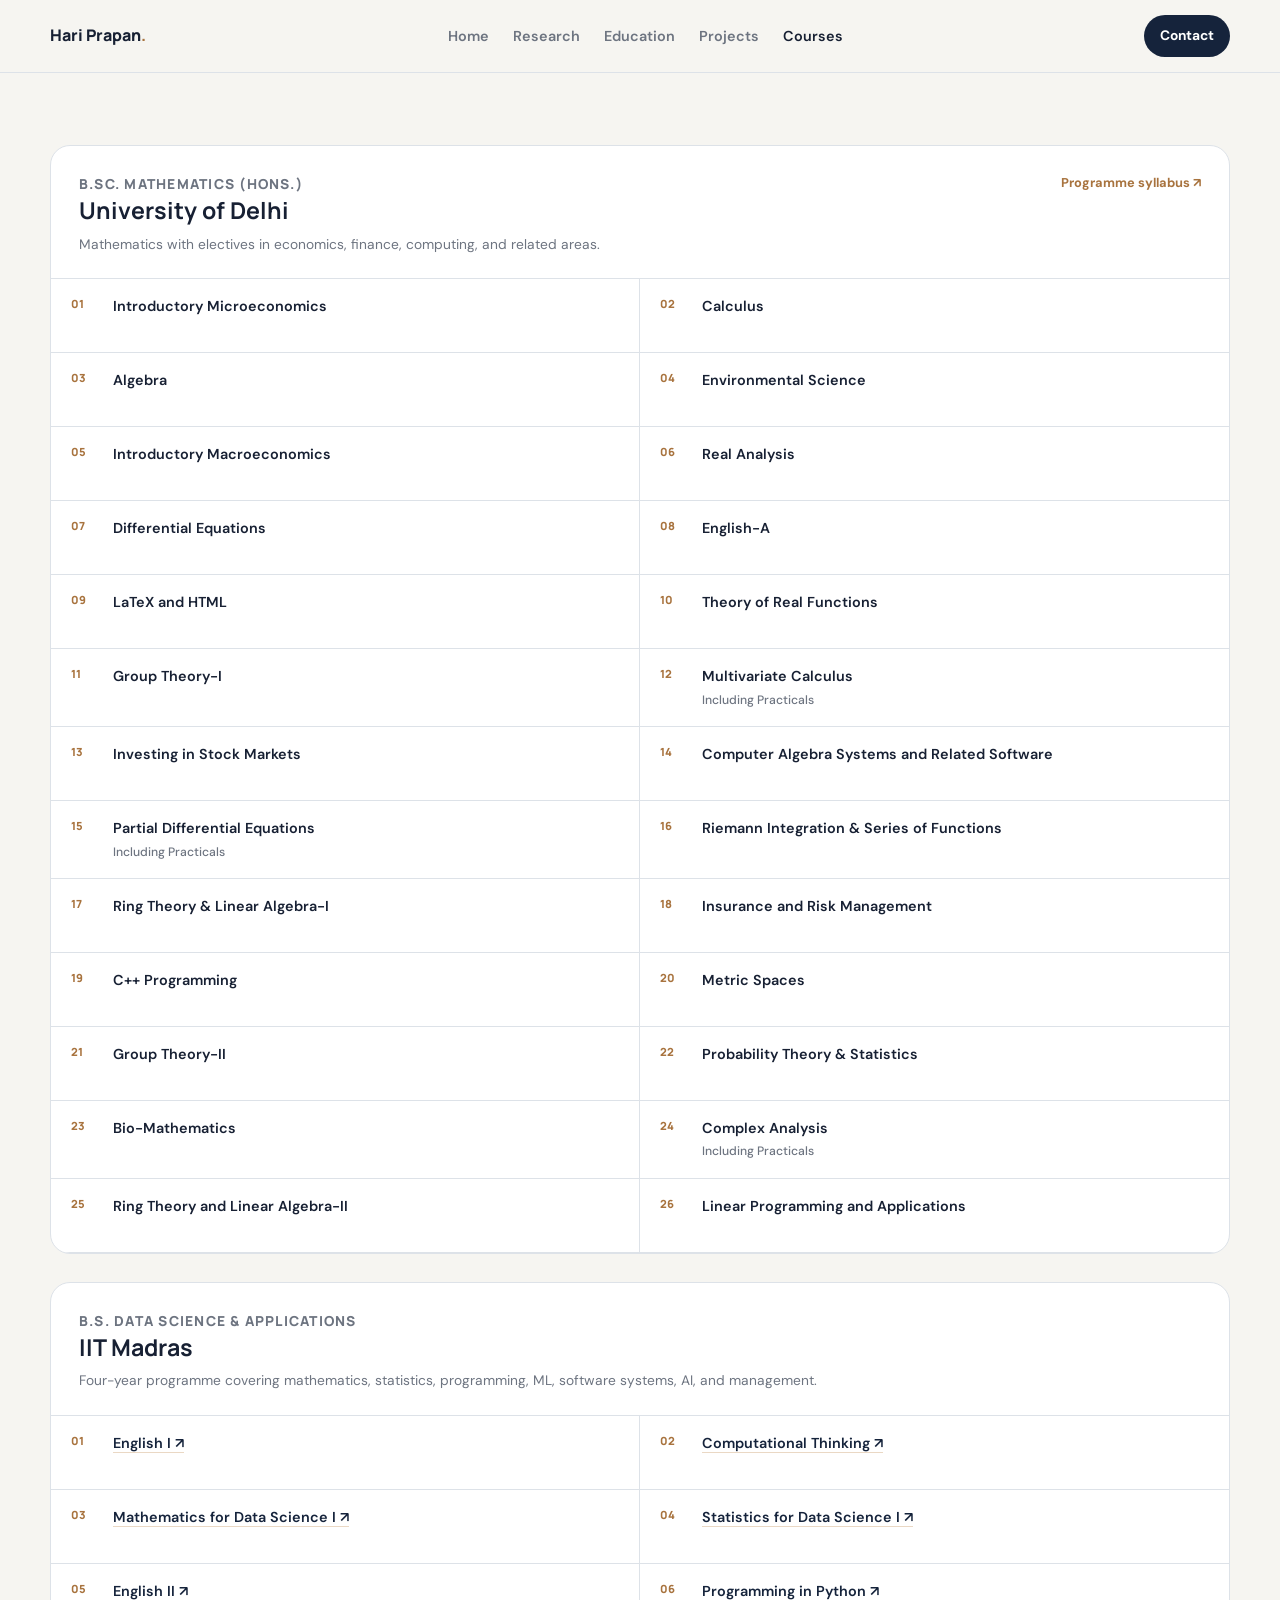
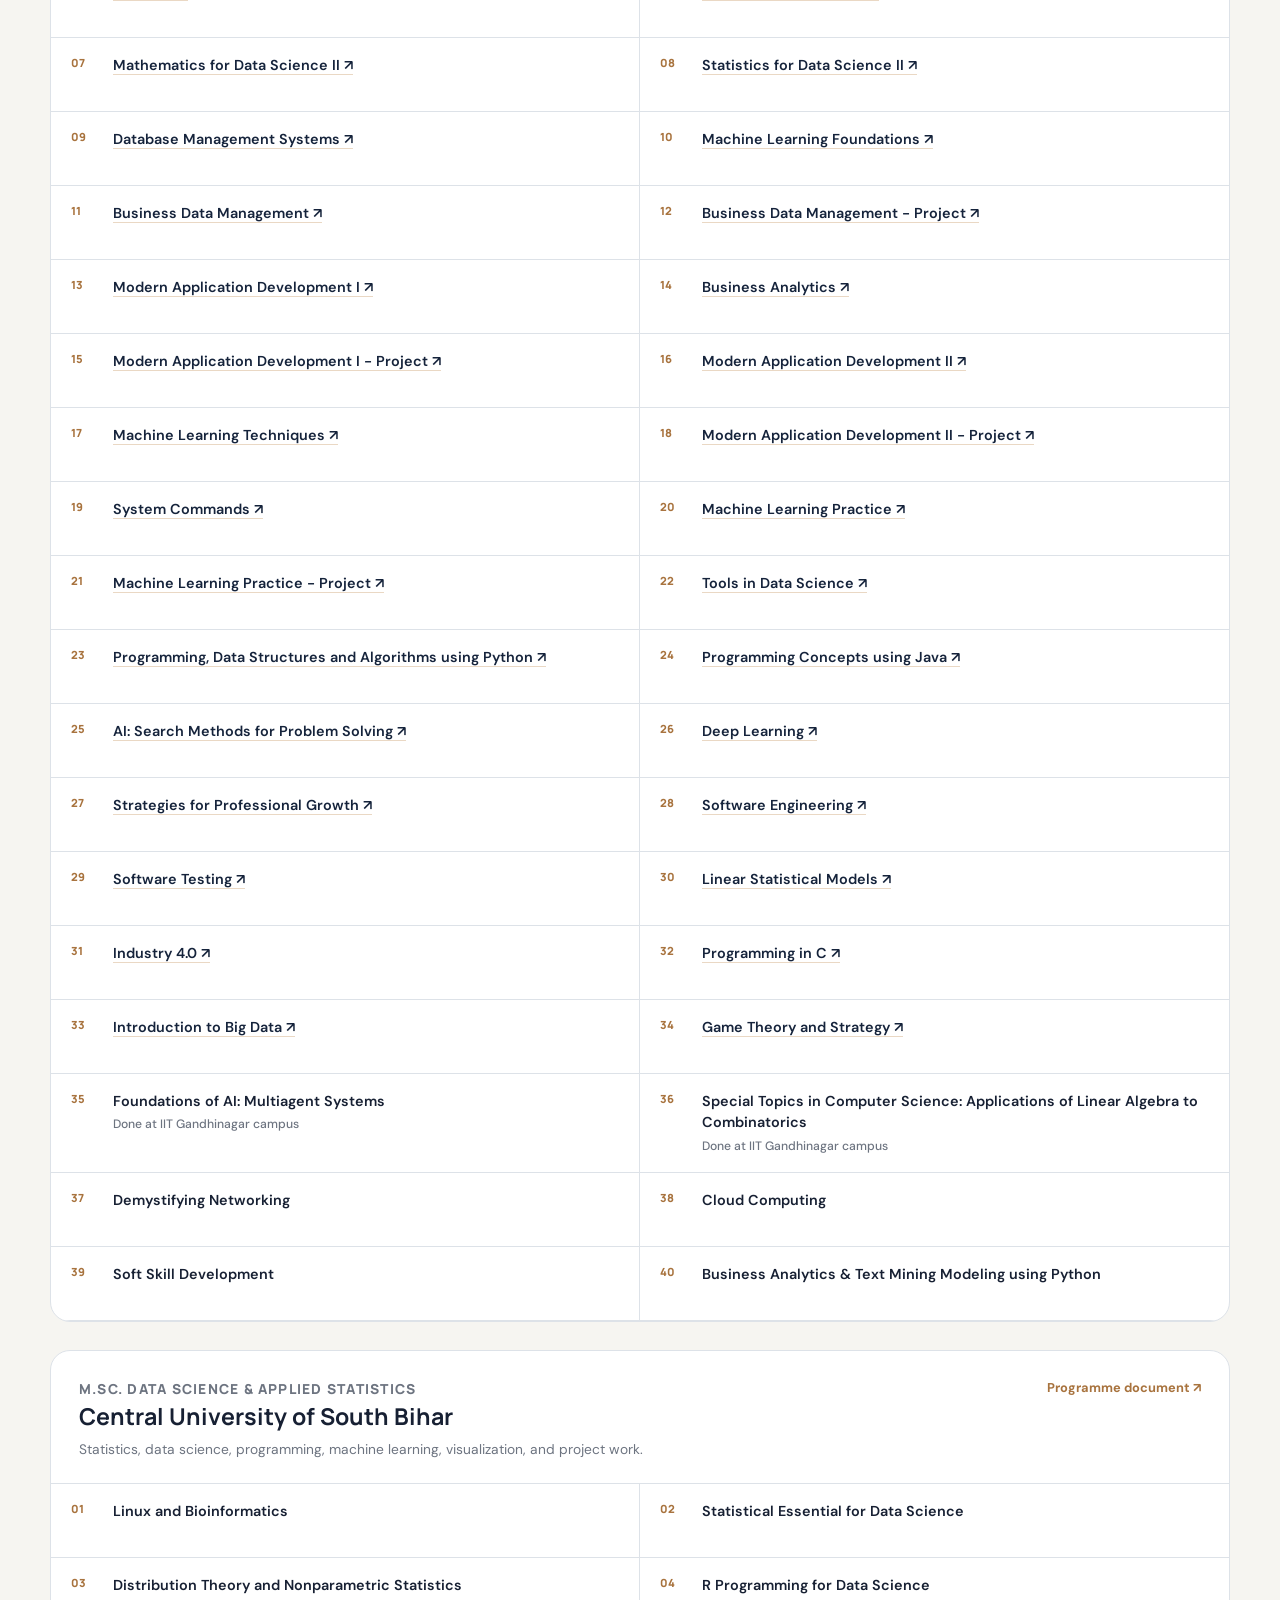
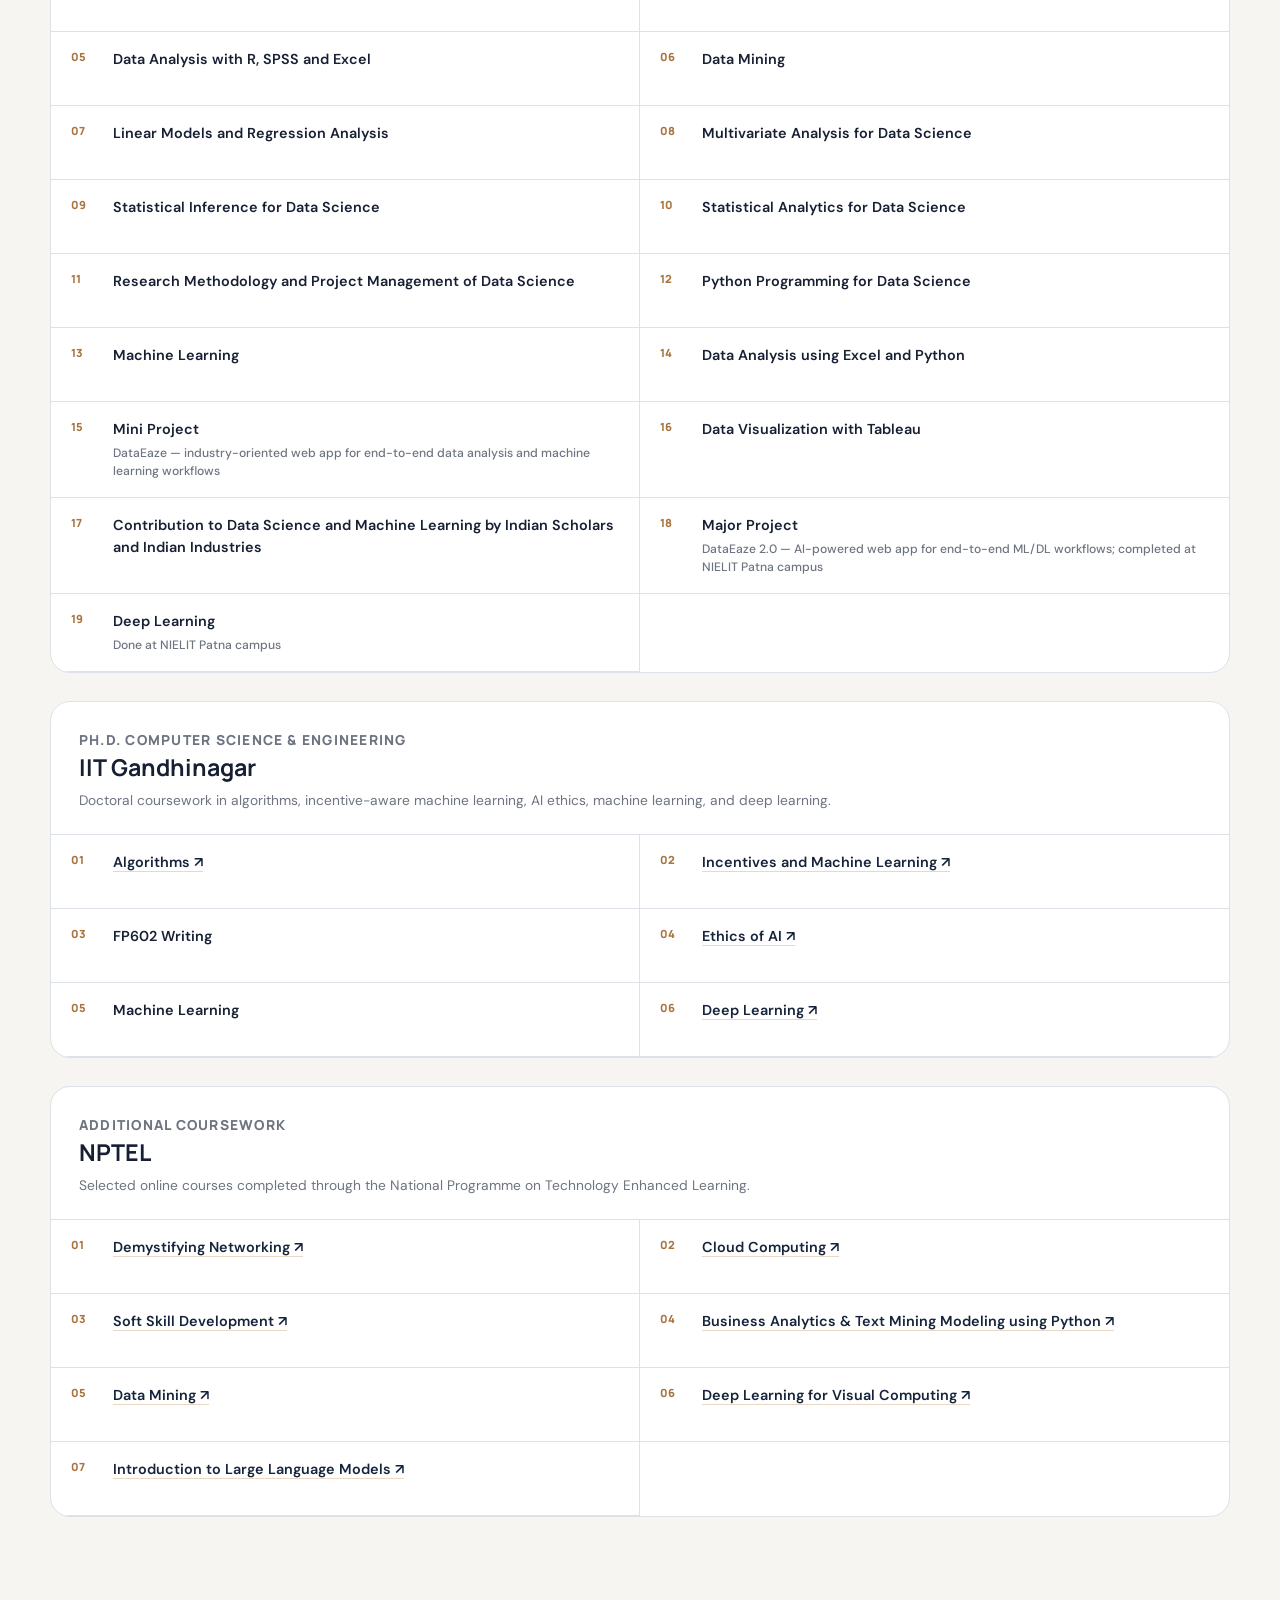
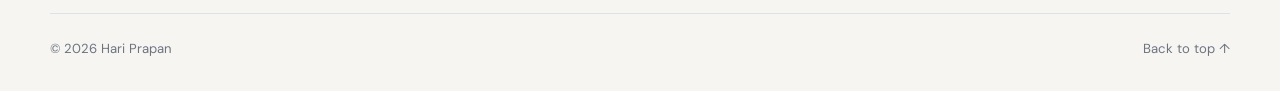
==== courses/index.html @ abfd1654 "Update index.html" ====
<!DOCTYPE html>
<html lang="en">
<head>
  <meta charset="UTF-8">
  <meta name="viewport" content="width=device-width, initial-scale=1.0">
  <meta name="description" content="Courses completed by Hari Prapan across University of Delhi, IIT Madras, Central University of South Bihar, IIT Gandhinagar, and NPTEL.">
  <title>Courses | Hari Prapan</title>
  <link rel="preconnect" href="https://fonts.googleapis.com">
  <link rel="preconnect" href="https://fonts.gstatic.com" crossorigin>
  <link href="https://fonts.googleapis.com/css2?family=DM+Sans:wght@400;500;600;700&family=Manrope:wght@500;600;700;800&display=swap" rel="stylesheet">
  <link rel="stylesheet" href="../style.css">
  <style>
    .courses-page{padding:72px 0 96px}
    .courses-intro{max-width:860px;margin-bottom:42px;color:var(--muted);font-size:1.02rem;line-height:1.8}
    .course-groups{display:grid;gap:28px}
    .course-group{overflow:hidden;border:1px solid var(--line);border-radius:var(--radius);background:var(--surface)}
    .course-group-head{display:flex;align-items:flex-start;justify-content:space-between;gap:24px;padding:26px 28px 22px;border-bottom:1px solid var(--line)}
    .course-group-head h2{margin:0 0 6px;font-size:1.45rem;line-height:1.35}
    .course-group-head p{margin:0;color:var(--muted);font-size:.86rem}
    .course-group-head a{flex-shrink:0;color:var(--accent);font-size:.8rem;font-weight:700}
    .course-list,.nptel-grid{display:grid;grid-template-columns:repeat(2,minmax(0,1fr))}
    .course-item{display:flex;align-items:flex-start;gap:12px;min-height:74px;padding:17px 20px;border-bottom:1px solid var(--line)}
    .course-item:nth-child(odd){border-right:1px solid var(--line)}
    .course-index{flex:0 0 30px;color:var(--accent);font-family:var(--display);font-size:.7rem;font-weight:800;line-height:1.5}
    .course-name{color:var(--ink);font-size:.9rem;font-weight:600;line-height:1.5}
    .course-name a{color:var(--navy);border-bottom:1px solid var(--accent-soft)}
    .course-name a:hover{color:var(--accent);border-color:var(--accent)}
    .course-note{display:block;margin-top:3px;color:var(--muted);font-size:.76rem;font-weight:500}
    @media(max-width:760px){
      .course-group-head{flex-direction:column}
      .course-list,.nptel-grid{grid-template-columns:1fr}
      .course-item:nth-child(odd){border-right:0}
    }
  </style>
</head>
<body>
<header class="site-header">
  <div class="nav-shell">
    <a class="brand" href="../index.html">Hari Prapan<span>.</span></a>
    <nav class="nav-links">
      <a href="../index.html">Home</a>
      <a href="../research/">Research</a>
      <a href="../education/">Education</a>
      <a href="../projects/">Projects</a>
      <a class="active" href="../courses/">Courses</a>
    </nav>
    <a class="nav-cta" href="../index.html#contact">Contact</a>
  </div>
</header>
<main id="top">
<!-- <section class="page-hero">
  <div class="container">
    <p class="eyebrow">Courses</p>
    <h1>Academic Coursework</h1>
    <p>A consolidated record of coursework completed across my degree programmes at the University of Delhi, IIT Madras, Central University of South Bihar, and IIT Gandhinagar, together with selected NPTEL courses.</p>
  </div>
</section> -->
<section class="courses-page">
<div class="container">
  <!-- <!-- <div class="courses-intro">The courses below reflect my academic training across mathematics, statistics, data science, computer science, machine learning, artificial intelligence, and related areas.</div> -->

  <div class="course-groups">

    <section class="course-group">
      <div class="course-group-head">
        <div><p class="section-index">B.Sc. Mathematics (Hons.)</p><h2>University of Delhi</h2><p>Mathematics with electives in economics, finance, computing, and related areas.</p></div>
        <a href="https://www.du.ac.in/du/uploads/Syllabus_2015/B.Sc.%20Hons.%20Mathematics.pdf" target="_blank" rel="noreferrer">Programme syllabus ↗</a>
      </div>
      <div class="course-list">
        <div class="course-item"><span class="course-index">01</span><span class="course-name">Introductory Microeconomics</span></div>
        <div class="course-item"><span class="course-index">02</span><span class="course-name">Calculus</span></div>
        <div class="course-item"><span class="course-index">03</span><span class="course-name">Algebra</span></div>
        <div class="course-item"><span class="course-index">04</span><span class="course-name">Environmental Science</span></div>
        <div class="course-item"><span class="course-index">05</span><span class="course-name">Introductory Macroeconomics</span></div>
        <div class="course-item"><span class="course-index">06</span><span class="course-name">Real Analysis</span></div>
        <div class="course-item"><span class="course-index">07</span><span class="course-name">Differential Equations</span></div>
        <div class="course-item"><span class="course-index">08</span><span class="course-name">English-A</span></div>
        <div class="course-item"><span class="course-index">09</span><span class="course-name">LaTeX and HTML</span></div>
        <div class="course-item"><span class="course-index">10</span><span class="course-name">Theory of Real Functions</span></div>
        <div class="course-item"><span class="course-index">11</span><span class="course-name">Group Theory-I</span></div>
        <div class="course-item"><span class="course-index">12</span><span class="course-name">Multivariate Calculus <span class="course-note">Including Practicals</span></span></div>
        <div class="course-item"><span class="course-index">13</span><span class="course-name">Investing in Stock Markets</span></div>
        <div class="course-item"><span class="course-index">14</span><span class="course-name">Computer Algebra Systems and Related Software</span></div>
        <div class="course-item"><span class="course-index">15</span><span class="course-name">Partial Differential Equations <span class="course-note">Including Practicals</span></span></div>
        <div class="course-item"><span class="course-index">16</span><span class="course-name">Riemann Integration &amp; Series of Functions</span></div>
        <div class="course-item"><span class="course-index">17</span><span class="course-name">Ring Theory &amp; Linear Algebra-I</span></div>
        <div class="course-item"><span class="course-index">18</span><span class="course-name">Insurance and Risk Management</span></div>
        <div class="course-item"><span class="course-index">19</span><span class="course-name">C++ Programming</span></div>
        <div class="course-item"><span class="course-index">20</span><span class="course-name">Metric Spaces</span></div>
        <div class="course-item"><span class="course-index">21</span><span class="course-name">Group Theory-II</span></div>
        <div class="course-item"><span class="course-index">22</span><span class="course-name">Probability Theory &amp; Statistics</span></div>
        <div class="course-item"><span class="course-index">23</span><span class="course-name">Bio-Mathematics</span></div>
        <div class="course-item"><span class="course-index">24</span><span class="course-name">Complex Analysis <span class="course-note">Including Practicals</span></span></div>
        <div class="course-item"><span class="course-index">25</span><span class="course-name">Ring Theory and Linear Algebra-II</span></div>
        <div class="course-item"><span class="course-index">26</span><span class="course-name">Linear Programming and Applications</span></div>
      </div>
    </section>

    <section class="course-group">
      <div class="course-group-head">
        <div><p class="section-index">B.S. Data Science &amp; Applications</p><h2>IIT Madras</h2><p>Four-year programme covering mathematics, statistics, programming, ML, software systems, AI, and management.</p></div>
      </div>
      <div class="course-list">
        <div class="course-item"><span class="course-index">01</span><span class="course-name"><a href="https://study.iitm.ac.in/ds/course_pages/BSHS1001.html" target="_blank">English I ↗</a></span></div>
        <div class="course-item"><span class="course-index">02</span><span class="course-name"><a href="https://study.iitm.ac.in/ds/course_pages/BSCS1001.html" target="_blank">Computational Thinking ↗</a></span></div>
        <div class="course-item"><span class="course-index">03</span><span class="course-name"><a href="https://study.iitm.ac.in/ds/course_pages/BSMA1001.html" target="_blank">Mathematics for Data Science I ↗</a></span></div>
        <div class="course-item"><span class="course-index">04</span><span class="course-name"><a href="https://study.iitm.ac.in/ds/course_pages/BSMA1002.html" target="_blank">Statistics for Data Science I ↗</a></span></div>
        <div class="course-item"><span class="course-index">05</span><span class="course-name"><a href="https://study.iitm.ac.in/ds/course_pages/BSHS1002.html" target="_blank">English II ↗</a></span></div>
        <div class="course-item"><span class="course-index">06</span><span class="course-name"><a href="https://study.iitm.ac.in/ds/course_pages/BSCS1002.html" target="_blank">Programming in Python ↗</a></span></div>
        <div class="course-item"><span class="course-index">07</span><span class="course-name"><a href="https://study.iitm.ac.in/ds/course_pages/BSMA1003.html" target="_blank">Mathematics for Data Science II ↗</a></span></div>
        <div class="course-item"><span class="course-index">08</span><span class="course-name"><a href="https://study.iitm.ac.in/ds/course_pages/BSMA1004.html" target="_blank">Statistics for Data Science II ↗</a></span></div>
        <div class="course-item"><span class="course-index">09</span><span class="course-name"><a href="https://study.iitm.ac.in/ds/course_pages/BSCS2001.html" target="_blank">Database Management Systems ↗</a></span></div>
        <div class="course-item"><span class="course-index">10</span><span class="course-name"><a href="https://study.iitm.ac.in/ds/course_pages/BSCS2004.html" target="_blank">Machine Learning Foundations ↗</a></span></div>
        <div class="course-item"><span class="course-index">11</span><span class="course-name"><a href="https://study.iitm.ac.in/ds/course_pages/BSMS2001.html" target="_blank">Business Data Management ↗</a></span></div>
        <div class="course-item"><span class="course-index">12</span><span class="course-name"><a href="https://study.iitm.ac.in/ds/course_pages/BSMS2001P.html" target="_blank">Business Data Management - Project ↗</a></span></div>
        <div class="course-item"><span class="course-index">13</span><span class="course-name"><a href="https://study.iitm.ac.in/ds/course_pages/BSCS2003.html" target="_blank">Modern Application Development I ↗</a></span></div>
        <div class="course-item"><span class="course-index">14</span><span class="course-name"><a href="https://study.iitm.ac.in/ds/course_pages/BSMS2002.html" target="_blank">Business Analytics ↗</a></span></div>
        <div class="course-item"><span class="course-index">15</span><span class="course-name"><a href="https://study.iitm.ac.in/ds/course_pages/BSCS2003P.html" target="_blank">Modern Application Development I - Project ↗</a></span></div>
        <div class="course-item"><span class="course-index">16</span><span class="course-name"><a href="https://study.iitm.ac.in/ds/course_pages/BSCS2006.html" target="_blank">Modern Application Development II ↗</a></span></div>
        <div class="course-item"><span class="course-index">17</span><span class="course-name"><a href="https://study.iitm.ac.in/ds/course_pages/BSCS2007.html" target="_blank">Machine Learning Techniques ↗</a></span></div>
        <div class="course-item"><span class="course-index">18</span><span class="course-name"><a href="https://study.iitm.ac.in/ds/course_pages/BSCS2006P.html" target="_blank">Modern Application Development II - Project ↗</a></span></div>
        <div class="course-item"><span class="course-index">19</span><span class="course-name"><a href="https://study.iitm.ac.in/ds/course_pages/BSSE2001.html" target="_blank">System Commands ↗</a></span></div>
        <div class="course-item"><span class="course-index">20</span><span class="course-name"><a href="https://study.iitm.ac.in/ds/course_pages/BSCS2008.html" target="_blank">Machine Learning Practice ↗</a></span></div>
        <div class="course-item"><span class="course-index">21</span><span class="course-name"><a href="https://study.iitm.ac.in/ds/course_pages/BSCS2008P.html" target="_blank">Machine Learning Practice - Project ↗</a></span></div>
        <div class="course-item"><span class="course-index">22</span><span class="course-name"><a href="https://study.iitm.ac.in/ds/course_pages/BSSE2002.html" target="_blank">Tools in Data Science ↗</a></span></div>
        <div class="course-item"><span class="course-index">23</span><span class="course-name"><a href="https://study.iitm.ac.in/ds/course_pages/BSCS2002.html" target="_blank">Programming, Data Structures and Algorithms using Python ↗</a></span></div>
        <div class="course-item"><span class="course-index">24</span><span class="course-name"><a href="https://study.iitm.ac.in/ds/course_pages/BSCS2005.html" target="_blank">Programming Concepts using Java ↗</a></span></div>
        <div class="course-item"><span class="course-index">25</span><span class="course-name"><a href="https://study.iitm.ac.in/ds/course_pages/BSCS3003.html" target="_blank">AI: Search Methods for Problem Solving ↗</a></span></div>
        <div class="course-item"><span class="course-index">26</span><span class="course-name"><a href="https://study.iitm.ac.in/ds/course_pages/BSCS3004.html" target="_blank">Deep Learning ↗</a></span></div>
        <div class="course-item"><span class="course-index">27</span><span class="course-name"><a href="https://study.iitm.ac.in/ds/course_pages/BSGN3001.html" target="_blank">Strategies for Professional Growth ↗</a></span></div>
        <div class="course-item"><span class="course-index">28</span><span class="course-name"><a href="https://study.iitm.ac.in/ds/course_pages/BSCS3001.html" target="_blank">Software Engineering ↗</a></span></div>
        <div class="course-item"><span class="course-index">29</span><span class="course-name"><a href="https://study.iitm.ac.in/ds/course_pages/BSCS3002.html" target="_blank">Software Testing ↗</a></span></div>
        <div class="course-item"><span class="course-index">30</span><span class="course-name"><a href="https://study.iitm.ac.in/ds/course_pages/BSMA3012.html" target="_blank">Linear Statistical Models ↗</a></span></div>
        <div class="course-item"><span class="course-index">31</span><span class="course-name"><a href="https://study.iitm.ac.in/ds/course_pages/BSMS4001.html" target="_blank">Industry 4.0 ↗</a></span></div>
        <div class="course-item"><span class="course-index">32</span><span class="course-name"><a href="https://study.iitm.ac.in/ds/course_pages/BSCS3005.html" target="_blank">Programming in C ↗</a></span></div>
        <div class="course-item"><span class="course-index">33</span><span class="course-name"><a href="https://study.iitm.ac.in/ds/course_pages/BSDA5001.html" target="_blank">Introduction to Big Data ↗</a></span></div>
        <div class="course-item"><span class="course-index">34</span><span class="course-name"><a href="https://study.iitm.ac.in/ds/course_pages/BSMS4023.html" target="_blank">Game Theory and Strategy ↗</a></span></div>
        <div class="course-item"><span class="course-index">35</span><span class="course-name">Foundations of AI: Multiagent Systems <span class="course-note">Done at IIT Gandhinagar campus</span></span></div>
        <div class="course-item"><span class="course-index">36</span><span class="course-name">Special Topics in Computer Science: Applications of Linear Algebra to Combinatorics <span class="course-note">Done at IIT Gandhinagar campus</span></span></div>
        <div class="course-item"><span class="course-index">37</span><span class="course-name">Demystifying Networking</span></div>
        <div class="course-item"><span class="course-index">38</span><span class="course-name">Cloud Computing</span></div>
        <div class="course-item"><span class="course-index">39</span><span class="course-name">Soft Skill Development</span></div>
        <div class="course-item"><span class="course-index">40</span><span class="course-name">Business Analytics &amp; Text Mining Modeling using Python</span></div>
      </div>
    </section>

    <section class="course-group">
      <div class="course-group-head">
        <div><p class="section-index">M.Sc. Data Science &amp; Applied Statistics</p><h2>Central University of South Bihar</h2><p>Statistics, data science, programming, machine learning, visualization, and project work.</p></div>
        <a href="https://drive.google.com/file/d/19TAhWLrG_JNBDaGO9FpudmZwVKHtLG9r/view?usp=drive_link" target="_blank" rel="noreferrer">Programme document ↗</a>
      </div>
      <div class="course-list">
        <div class="course-item"><span class="course-index">01</span><span class="course-name">Linux and Bioinformatics</span></div>
        <div class="course-item"><span class="course-index">02</span><span class="course-name">Statistical Essential for Data Science</span></div>
        <div class="course-item"><span class="course-index">03</span><span class="course-name">Distribution Theory and Nonparametric Statistics</span></div>
        <div class="course-item"><span class="course-index">04</span><span class="course-name">R Programming for Data Science</span></div>
        <div class="course-item"><span class="course-index">05</span><span class="course-name">Data Analysis with R, SPSS and Excel</span></div>
        <div class="course-item"><span class="course-index">06</span><span class="course-name">Data Mining</span></div>
        <div class="course-item"><span class="course-index">07</span><span class="course-name">Linear Models and Regression Analysis</span></div>
        <div class="course-item"><span class="course-index">08</span><span class="course-name">Multivariate Analysis for Data Science</span></div>
        <div class="course-item"><span class="course-index">09</span><span class="course-name">Statistical Inference for Data Science</span></div>
        <div class="course-item"><span class="course-index">10</span><span class="course-name">Statistical Analytics for Data Science</span></div>
        <div class="course-item"><span class="course-index">11</span><span class="course-name">Research Methodology and Project Management of Data Science</span></div>
        <div class="course-item"><span class="course-index">12</span><span class="course-name">Python Programming for Data Science</span></div>
        <div class="course-item"><span class="course-index">13</span><span class="course-name">Machine Learning</span></div>
        <div class="course-item"><span class="course-index">14</span><span class="course-name">Data Analysis using Excel and Python</span></div>
        <div class="course-item"><span class="course-index">15</span><span class="course-name">Mini Project <span class="course-note">DataEaze — industry-oriented web app for end-to-end data analysis and machine learning workflows</span></span></div>
        <div class="course-item"><span class="course-index">16</span><span class="course-name">Data Visualization with Tableau</span></div>
        <div class="course-item"><span class="course-index">17</span><span class="course-name">Contribution to Data Science and Machine Learning by Indian Scholars and Indian Industries</span></div>
        <div class="course-item"><span class="course-index">18</span><span class="course-name">Major Project <span class="course-note">DataEaze 2.0 — AI-powered web app for end-to-end ML/DL workflows; completed at NIELIT Patna campus</span></span></div>
        <div class="course-item"><span class="course-index">19</span><span class="course-name">Deep Learning <span class="course-note">Done at NIELIT Patna campus</span></span></div>
      </div>
    </section>

    <section class="course-group">
      <div class="course-group-head">
        <div><p class="section-index">Ph.D. Computer Science &amp; Engineering</p><h2>IIT Gandhinagar</h2><p>Doctoral coursework in algorithms, incentive-aware machine learning, AI ethics, machine learning, and deep learning.</p></div>
      </div>
      <div class="course-list">
        <div class="course-item"><span class="course-index">01</span><span class="course-name"><a href="https://gmanoj.people.iitgn.ac.in/CS610/" target="_blank">Algorithms ↗</a></span></div>
        <div class="course-item"><span class="course-index">02</span><span class="course-name"><a href="https://sites.google.com/iitgn.ac.in/mdml/home" target="_blank">Incentives and Machine Learning ↗</a></span></div>
        <div class="course-item"><span class="course-index">03</span><span class="course-name">FP602 Writing</span></div>
        <div class="course-item"><span class="course-index">04</span><span class="course-name"><a href="https://sites.google.com/iitgn.ac.in/ethicsai/course-contents" target="_blank">Ethics of AI ↗</a></span></div>
        <div class="course-item"><span class="course-index">05</span><span class="course-name">Machine Learning</span></div>
        <div class="course-item"><span class="course-index">06</span><span class="course-name"><a href="https://sites.google.com/iitgn.ac.in/es667/home" target="_blank">Deep Learning ↗</a></span></div>
      </div>
    </section>

    <section class="course-group">
      <div class="course-group-head">
        <div><p class="section-index">Additional Coursework</p><h2>NPTEL</h2><p>Selected online courses completed through the National Programme on Technology Enhanced Learning.</p></div>
      </div>
      <div class="nptel-grid">
        <div class="course-item"><span class="course-index">01</span><span class="course-name"><a href="https://onlinecourses.nptel.ac.in/noc19_cs75/preview" target="_blank">Demystifying Networking ↗</a></span></div>
        <div class="course-item"><span class="course-index">02</span><span class="course-name"><a href="https://onlinecourses.nptel.ac.in/noc24_cs118/preview" target="_blank">Cloud Computing ↗</a></span></div>
        <div class="course-item"><span class="course-index">03</span><span class="course-name"><a href="https://onlinecourses.nptel.ac.in/noc23_hs10/preview" target="_blank">Soft Skill Development ↗</a></span></div>
        <div class="course-item"><span class="course-index">04</span><span class="course-name"><a href="https://onlinecourses.nptel.ac.in/noc19_mg47/preview" target="_blank">Business Analytics &amp; Text Mining Modeling using Python ↗</a></span></div>
        <div class="course-item"><span class="course-index">05</span><span class="course-name"><a href="https://onlinecourses.nptel.ac.in/noc20_cs12/preview" target="_blank">Data Mining ↗</a></span></div>
        <div class="course-item"><span class="course-index">06</span><span class="course-name"><a href="https://onlinecourses.nptel.ac.in/noc20_ee74/preview" target="_blank">Deep Learning for Visual Computing ↗</a></span></div>
        <div class="course-item"><span class="course-index">07</span><span class="course-name"><a href="https://onlinecourses.nptel.ac.in/noc25_cs45/preview" target="_blank">Introduction to Large Language Models ↗</a></span></div>
      </div>
    </section>

  </div>
</div>
</section>
</main>
<footer class="site-footer">
  <div class="container footer-row">
    <span>© 2026 Hari Prapan</span>
    <a href="#top">Back to top ↑</a>
  </div>
</footer>
</body>
</html>
---- style.css ----
/* =========================================================
   HARI PRAPAN — SHARED STYLESHEET
   ========================================================= */


/* =========================================================
   1. ROOT VARIABLES
   ========================================================= */

:root {
  --bg: #f6f5f1;
  --surface: #ffffff;
  --soft: #eef1f4;

  --ink: #172033;
  --muted: #6d7480;

  --line: #dde2e8;

  --navy: #15233b;

  --accent: #a8733e;
  --accent-soft: #ead8c4;

  --radius: 20px;

  --container: 1180px;

  --body: "DM Sans", sans-serif;
  --display: "Manrope", sans-serif;
}


/* =========================================================
   2. GLOBAL RESET
   ========================================================= */

* {
  box-sizing: border-box;
}

html {
  scroll-behavior: smooth;
}

body {
  margin: 0;

  background: var(--bg);

  color: var(--ink);

  font-family: var(--body);

  line-height: 1.7;
}

img {
  display: block;

  width: 100%;
}

a {
  color: inherit;

  text-decoration: none;
}

h1,
h2,
h3,
h4 {
  margin-top: 0;

  font-family: var(--display);
}


/* =========================================================
   3. GENERAL LAYOUT
   ========================================================= */

.container {
  width: min(
    var(--container),
    calc(100% - 48px)
  );

  margin: auto;
}

.section {
  padding: 92px 0;
}

.section-soft {
  background: var(--soft);
}


/* =========================================================
   4. NAVIGATION
   ========================================================= */

.site-header {
  position: sticky;

  top: 0;

  z-index: 50;

  background: rgba(246, 245, 241, 0.94);

  backdrop-filter: blur(16px);

  border-bottom: 1px solid var(--line);
}

.nav-shell {
  width: min(
    var(--container),
    calc(100% - 48px)
  );

  min-height: 72px;

  margin: auto;

  display: flex;

  align-items: center;

  justify-content: space-between;

  gap: 24px;
}

.brand {
  font-family: var(--display);

  font-weight: 800;
}

.brand span {
  color: var(--accent);
}

.nav-links {
  display: flex;

  gap: 24px;
}

.nav-links a {
  color: var(--muted);

  font-size: 0.9rem;

  font-weight: 600;

  transition: color 0.2s ease;
}

.nav-links a:hover,
.nav-links a.active {
  color: var(--ink);
}

.nav-cta {
  padding: 9px 16px;

  border-radius: 999px;

  background: var(--navy);

  color: #ffffff;

  font-size: 0.86rem;

  font-weight: 700;
}


/* =========================================================
   5. COMMON TYPOGRAPHY
   ========================================================= */

.eyebrow,
.section-index,
.card-label,
.card-number {
  color: var(--accent);

  font-family: var(--display);

  font-size: 0.78rem;

  font-weight: 800;

  letter-spacing: 0.09em;

  text-transform: uppercase;
}

.section-intro {
  color: var(--muted);
}


/* =========================================================
   6. HERO
   ========================================================= */

.hero {
  padding: 78px 0 90px;
}

.hero-grid {
  display: grid;

  grid-template-columns:
    minmax(0, 1.45fr)
    360px;

  gap: 68px;

  align-items: center;
}

.hero h1 {
  margin-bottom: 16px;

  font-size: clamp(
    4rem,
    8vw,
    7rem
  );

  line-height: 0.95;

  letter-spacing: -0.065em;
}

.hero-role {
  max-width: 780px;

  color: #344158;

  font-family: var(--display);

  font-size: clamp(
    1.2rem,
    2vw,
    1.6rem
  );

  font-weight: 600;
}

.hero-description {
  max-width: 760px;

  color: var(--muted);
}

.hero-actions {
  display: flex;

  flex-wrap: wrap;

  gap: 12px;

  margin-top: 28px;
}


/* =========================================================
   7. BUTTONS
   ========================================================= */

.btn {
  display: inline-flex;

  min-height: 46px;

  padding: 0 19px;

  align-items: center;

  justify-content: center;

  border-radius: 999px;

  font-weight: 700;

  transition:
    transform 0.2s ease,
    background 0.2s ease,
    border-color 0.2s ease;
}

.btn:hover {
  transform: translateY(-1px);
}

.btn-primary {
  background: var(--navy);

  color: #ffffff;
}

.btn-secondary {
  background: #ffffff;

  border: 1px solid var(--line);
}


/* =========================================================
   8. TAGS
   ========================================================= */

.topic-row,
.tag-row,
.course-meta {
  display: flex;

  flex-wrap: wrap;

  gap: 8px;
}

.topic-row {
  margin-top: 28px;
}

.topic-row span,
.tag-row span,
.course-meta span {
  padding: 6px 10px;

  border: 1px solid var(--line);

  border-radius: 999px;

  background: #ffffff;

  color: var(--muted);

  font-size: 0.75rem;

  font-weight: 700;
}


/* =========================================================
   9. PROFILE CARD
   ========================================================= */

.profile-panel {
  overflow: hidden;

  background: #ffffff;

  border: 1px solid var(--line);

  border-radius: 30px;
}

.profile-photo {
  aspect-ratio: 4 / 3.2;

  background: #e8ebef;
}

.profile-photo img {
  width: 100%;

  height: 100%;

  object-fit: cover;
}

.profile-info {
  padding: 22px 24px;

  border-bottom: 1px solid var(--line);
}

.profile-name {
  margin: 0;

  font-family: var(--display);

  font-weight: 800;
}

.profile-location {
  margin: 2px 0 0;

  color: var(--muted);

  font-size: 0.86rem;
}

.profile-stats {
  display: grid;

  grid-template-columns:
    1fr 1fr;
}

.profile-stats div {
  min-height: 105px;

  padding: 18px;

  border-bottom: 1px solid var(--line);
}

.profile-stats div:nth-child(odd) {
  border-right: 1px solid var(--line);
}

.profile-stats div:nth-last-child(-n + 2) {
  border-bottom: 0;
}

.profile-stats strong,
.profile-stats span {
  display: block;
}

.profile-stats strong {
  color: var(--navy);

  font-family: var(--display);

  font-size: 0.95rem;
}

.profile-stats span {
  color: var(--muted);

  font-size: 0.77rem;
}


/* =========================================================
   10. SECTION HEADINGS
   ========================================================= */

.section-head {
  display: grid;

  grid-template-columns:
    minmax(0, 0.95fr)
    minmax(300px, 0.72fr);

  gap: 64px;

  align-items: end;

  margin-bottom: 48px;
}

.section-head h2,
.contact-panel h2 {
  margin: 0;

  font-size: clamp(
    2.2rem,
    4vw,
    3.8rem
  );

  line-height: 1.08;

  letter-spacing: -0.045em;
}


/* =========================================================
   11. GENERAL CARD GRID
   ========================================================= */

.card-grid {
  display: grid;

  grid-template-columns:
    repeat(2, 1fr);

  gap: 20px;
}

.info-card,
.research-card,
.project-card,
.course-card {
  display: flex;

  flex-direction: column;

  min-height: 250px;

  padding: 28px;

  background: #ffffff;

  border: 1px solid var(--line);

  border-radius: var(--radius);
}

.card-label,
.card-number {
  margin-bottom: 34px;
}

.info-card h3,
.research-card h3,
.project-card h3,
.course-card h3 {
  margin-bottom: 12px;

  font-size: 1.35rem;
}

.info-card p,
.research-card p,
.project-card p,
.course-card p {
  color: var(--muted);
}

.tag-row,
.course-meta {
  margin-top: auto;

  padding-top: 22px;
}


/* =========================================================
   12. HOME PAGE
   LATEST UPDATES + TEACHING
   ========================================================= */

.home-dual-grid {
  display: grid;

  grid-template-columns:
    repeat(2, minmax(0, 1fr));

  gap: 24px;

  align-items: start;
}


/* Individual panel */

.home-panel {
  min-width: 0;

  padding: 28px;

  border: 1px solid var(--line);

  border-radius: var(--radius);

  background: var(--surface);
}


/* Panel heading */

.home-panel-head {
  margin-bottom: 24px;
}

.home-panel-head .section-index {
  margin-bottom: 8px;
}

.home-panel-head h2 {
  margin: 0 0 10px;

  font-size: 1.75rem;

  line-height: 1.2;

  letter-spacing: -0.035em;
}

.home-panel-head p:last-child {
  max-width: 450px;

  margin: 0;

  color: var(--muted);

  font-size: 0.88rem;

  line-height: 1.6;
}


/* =========================================================
   13. COMPACT LIST
   Used inside Latest Updates and Teaching
   ========================================================= */

.compact-list {
  width: 100%;

  border-top: 1px solid var(--line);
}

.compact-row {
  display: grid;

  grid-template-columns:
    88px
    minmax(0, 1fr);

  gap: 16px;

  padding: 15px 0;

  border-bottom: 1px solid var(--line);
}


/* Date */

.compact-row time {
  padding-top: 2px;

  color: var(--accent);

  font-family: var(--display);

  font-size: 0.68rem;

  font-weight: 800;

  line-height: 1.4;
}


/* Main row title */

.compact-row h3 {
  margin: 0 0 3px;

  font-size: 0.9rem;

  line-height: 1.4;

  letter-spacing: -0.01em;
}


/* Row description */

.compact-row p {
  margin: 0;

  color: var(--muted);

  font-size: 0.77rem;

  line-height: 1.45;
}


/* Footer inside teaching panel */

.panel-footer {
  padding-top: 18px;
}

.small-link {
  color: var(--navy);

  font-size: 0.8rem;

  font-weight: 700;

  transition: color 0.2s ease;
}

.small-link:hover {
  color: var(--accent);
}


/* =========================================================
   14. CONTACT
   ========================================================= */

.contact-section {
  padding: 88px 0 70px;
}

.contact-panel {
  display: grid;

  grid-template-columns:
    1fr
    420px;

  gap: 60px;

  padding: 52px;

  border-radius: 30px;

  background: var(--navy);
}

.contact-panel h2 {
  color: #ffffff;
}

.contact-copy {
  color: rgba(
    255,
    255,
    255,
    0.7
  );
}

.contact-links {
  display: grid;

  gap: 10px;
}

.contact-links a {
  display: flex;

  justify-content: space-between;

  gap: 14px;

  padding: 15px 17px;

  border: 1px solid
    rgba(255, 255, 255, 0.14);

  border-radius: 12px;

  color: #ffffff;
}

.contact-links span {
  color: rgba(
    255,
    255,
    255,
    0.55
  );

  font-size: 0.78rem;
}

.contact-links strong {
  font-size: 0.84rem;
}


/* =========================================================
   15. FOOTER
   ========================================================= */

.site-footer {
  padding: 0 0 30px;
}

.footer-row {
  display: flex;

  justify-content: space-between;

  padding-top: 24px;

  border-top: 1px solid var(--line);

  color: var(--muted);

  font-size: 0.82rem;
}


/* =========================================================
   16. SUBPAGE HERO
   ========================================================= */

.page-hero {
  padding: 70px 0 62px;

  border-bottom: 1px solid var(--line);
}

.page-hero h1 {
  margin: 8px 0 20px;

  font-size: clamp(
    3.2rem,
    7vw,
    6.2rem
  );

  line-height: 0.98;

  letter-spacing: -0.05em;
}

.page-hero p:last-child {
  max-width: 800px;

  color: var(--muted);

  font-size: 1.05rem;
}


/* =========================================================
   17. RESEARCH FEATURE
   ========================================================= */

.research-feature {
  display: grid;

  grid-template-columns:
    200px 1fr;

  gap: 36px;

  padding: 34px;

  margin-bottom: 20px;

  border-radius: var(--radius);

  background: var(--navy);

  color: #ffffff;
}

.research-feature .feature-label {
  color: #e2bc92;

  font-family: var(--display);

  font-size: 0.74rem;

  font-weight: 800;

  text-transform: uppercase;
}

.research-feature h3 {
  color: #ffffff;

  font-size: 1.6rem;
}

.research-feature p {
  margin: 0;

  color: rgba(
    255,
    255,
    255,
    0.72
  );
}


/* =========================================================
   18. EDUCATION GRID
   ========================================================= */

.education-grid {
  display: grid;

  grid-template-columns:
    repeat(2, minmax(0, 1fr));

  gap: 24px;
}

.education-card {
  display: flex;

  flex-direction: column;

  overflow: hidden;

  background: #ffffff;

  border: 1px solid var(--line);

  border-radius: var(--radius);
}


/* =========================================================
   19. EDUCATION IMAGE SLIDER
   ========================================================= */

.edu-slider {
  position: relative;

  aspect-ratio: 16 / 8;

  overflow: hidden;

  background: #e5e9ee;
}

.edu-slides,
.edu-slide {
  position: absolute;

  inset: 0;

  width: 100%;

  height: 100%;
}

.edu-slide {
  object-fit: cover;

  object-position: center;

  opacity: 0;

  transition:
    opacity 1.5s ease,
    transform 7s ease;
}

.edu-slide.active {
  opacity: 1;

  transform: scale(1.035);
}


/* Image dark overlay */

.edu-image-overlay {
  position: absolute;

  inset: 0;

  z-index: 2;

  background:
    linear-gradient(
      to top,
      rgba(10, 20, 35, 0.5),
      transparent 65%
    );
}


/* Institution label */

.edu-monogram {
  position: absolute;

  z-index: 3;

  left: 20px;

  bottom: 18px;

  padding: 7px 11px;

  border-radius: 8px;

  background:
    rgba(15, 29, 49, 0.8);

  color: #ffffff;

  font-family: var(--display);

  font-size: 0.78rem;

  font-weight: 800;
}


/* Slider dots */

.edu-dots {
  position: absolute;

  z-index: 4;

  right: 18px;

  bottom: 20px;

  display: flex;

  gap: 6px;
}

.edu-dot {
  width: 6px;

  height: 6px;

  padding: 0;

  border: 0;

  border-radius: 999px;

  background:
    rgba(255, 255, 255, 0.45);

  cursor: pointer;

  transition:
    width 0.3s ease,
    background 0.3s ease;
}

.edu-dot.active {
  width: 18px;

  background: #ffffff;
}


/* =========================================================
   20. EDUCATION CONTENT
   ========================================================= */

.edu-content {
  display: flex;

  flex: 1;

  flex-direction: column;

  padding: 27px 28px 28px;
}

.edu-topline {
  display: flex;

  justify-content: space-between;

  align-items: center;

  gap: 14px;

  margin-bottom: 15px;
}

.edu-topline a {
  color: var(--muted);

  font-size: 0.8rem;

  font-weight: 700;
}

.edu-topline a:hover {
  color: var(--ink);
}

.date-pill {
  padding: 5px 9px;

  border-radius: 999px;

  background: var(--accent-soft);

  color: #7c542d;

  font-size: 0.71rem;

  font-weight: 800;
}

.edu-content h3 {
  margin-bottom: 13px;

  font-size: 1.32rem;

  line-height: 1.35;
}

.edu-content p {
  color: var(--muted);

  font-size: 0.94rem;
}

.edu-content .tag-row {
  margin-top: auto;
}


/* =========================================================
   21. TABLET
   ========================================================= */

@media (max-width: 900px) {

  .home-dual-grid {
    grid-template-columns: 1fr;
  }

}


@media (max-width: 840px) {

  .container,
  .nav-shell {
    width: min(
      100% - 32px,
      var(--container)
    );
  }


  .nav-links {
    display: none;
  }


  .hero-grid,
  .section-head,
  .contact-panel,
  .research-feature {
    grid-template-columns: 1fr;
  }


  .profile-panel {
    max-width: 520px;
  }


  .education-grid,
  .card-grid {
    grid-template-columns: 1fr;
  }

}


/* =========================================================
   22. MOBILE
   ========================================================= */

@media (max-width: 600px) {

  .section {
    padding: 68px 0;
  }


  /* HERO */

  .hero {
    padding:
      52px 0
      68px;
  }


  .hero-actions {
    flex-direction: column;
  }


  .btn {
    width: 100%;
  }


  /* PROFILE */

  .profile-stats {
    grid-template-columns: 1fr;
  }


  .profile-stats div {
    min-height: auto;

    border-right: 0 !important;

    border-bottom:
      1px solid
      var(--line) !important;
  }


  .profile-stats div:last-child {
    border-bottom: 0 !important;
  }


  /* HOME PARALLEL PANELS */

  .home-panel {
    padding: 23px 20px;
  }


  .home-panel-head h2 {
    font-size: 1.5rem;
  }


  .compact-row {
    grid-template-columns: 1fr;

    gap: 4px;

    padding: 14px 0;
  }


  .compact-row time {
    font-size: 0.67rem;
  }


  .compact-row h3 {
    font-size: 0.88rem;
  }


  .compact-row p {
    font-size: 0.76rem;
  }


  /* EDUCATION */

  .edu-slider {
    aspect-ratio: 16 / 9;
  }


  .edu-topline {
    flex-direction: column;

    align-items: flex-start;
  }


  /* CONTACT */

  .contact-panel {
    padding: 34px 22px;
  }


  .contact-links a {
    flex-direction: column;
  }


  /* FOOTER */

  .footer-row {
    flex-direction: column;

    gap: 6px;
  }

}
/* =========================================================
   RESEARCH PAGE — PUBLICATIONS
   ========================================================= */

.paper-list {
  display: grid;

  gap: 24px;
}


/* =========================================================
   PAPER CARD
   ========================================================= */

.paper-card {
  display: grid;

  grid-template-columns:
    65px minmax(0, 1fr);

  gap: 26px;

  padding: 34px;

  border: 1px solid var(--line);

  border-radius: var(--radius);

  background: var(--surface);
}


.paper-number {
  color: var(--accent);

  font-family: var(--display);

  font-size: 0.78rem;

  font-weight: 800;

  letter-spacing: 0.08em;
}


.paper-content {
  min-width: 0;
}


/* =========================================================
   PAPER STATUS
   ========================================================= */

.paper-meta {
  display: flex;

  flex-wrap: wrap;

  align-items: center;

  gap: 8px;

  margin-bottom: 17px;
}


.paper-status,
.paper-type {
  display: inline-flex;

  align-items: center;

  padding: 5px 9px;

  border-radius: 999px;

  font-size: 0.7rem;

  font-weight: 800;
}


.paper-status {
  background: var(--accent-soft);

  color: #7c542d;
}


.paper-type {
  border: 1px solid var(--line);

  color: var(--muted);

  background: #ffffff;
}


/* =========================================================
   PAPER TITLE
   ========================================================= */

.paper-title {
  max-width: 900px;

  margin: 0 0 12px;

  font-size: clamp(
    1.55rem,
    2.5vw,
    2.15rem
  );

  line-height: 1.28;

  letter-spacing: -0.035em;
}


/* =========================================================
   AUTHORS
   ========================================================= */

.paper-authors {
  margin: 0 0 23px;

  color: var(--muted);

  font-size: 0.92rem;
}


.paper-authors strong {
  color: var(--ink);
}


.paper-authors a {
  color: var(--navy);

  font-weight: 700;

  border-bottom:
    1px solid
    var(--accent-soft);

  transition:
    color 0.2s ease,
    border-color 0.2s ease;
}


.paper-authors a:hover {
  color: var(--accent);

  border-color: var(--accent);
}


/* =========================================================
   ABSTRACT
   ========================================================= */

.paper-abstract {
  max-width: 950px;
}


.paper-abstract p {
  margin: 0 0 14px;

  color: var(--muted);

  font-size: 0.95rem;

  line-height: 1.78;
}


.paper-abstract p:last-child {
  margin-bottom: 0;
}


/* =========================================================
   PAPER TAGS
   ========================================================= */

.paper-content .tag-row {
  margin-top: 22px;

  padding-top: 0;
}


/* =========================================================
   PAPER LINKS
   ========================================================= */

.paper-links {
  display: flex;

  flex-wrap: wrap;

  gap: 10px;

  margin-top: 22px;
}


.paper-links a {
  display: inline-flex;

  align-items: center;

  padding: 7px 12px;

  border: 1px solid var(--line);

  border-radius: 999px;

  background: #ffffff;

  color: var(--navy);

  font-size: 0.78rem;

  font-weight: 700;

  transition:
    background 0.2s ease,
    border-color 0.2s ease;
}


.paper-links a:hover {
  border-color: var(--navy);

  background: var(--soft);
}


/* =========================================================
   RESEARCH INTERESTS
   ========================================================= */

.research-interest-grid {
  display: grid;

  grid-template-columns:
    repeat(2, minmax(0, 1fr));

  gap: 18px;
}


.research-interest {
  padding: 27px;

  border: 1px solid var(--line);

  border-radius: var(--radius);

  background: var(--surface);
}


.research-interest > span {
  display: block;

  margin-bottom: 34px;

  color: var(--accent);

  font-family: var(--display);

  font-size: 0.75rem;

  font-weight: 800;
}


.research-interest h3 {
  margin-bottom: 10px;

  font-size: 1.25rem;
}


.research-interest p {
  margin: 0;

  color: var(--muted);

  font-size: 0.9rem;

  line-height: 1.7;
}


/* =========================================================
   RESPONSIVE RESEARCH PAGE
   ========================================================= */

@media (max-width: 700px) {

  .paper-card {
    grid-template-columns: 1fr;

    gap: 10px;

    padding: 25px 21px;
  }


  .paper-number {
    margin-bottom: 4px;
  }


  .paper-title {
    font-size: 1.45rem;
  }


  .paper-abstract p {
    font-size: 0.9rem;
  }


  .research-interest-grid {
    grid-template-columns: 1fr;
  }

}
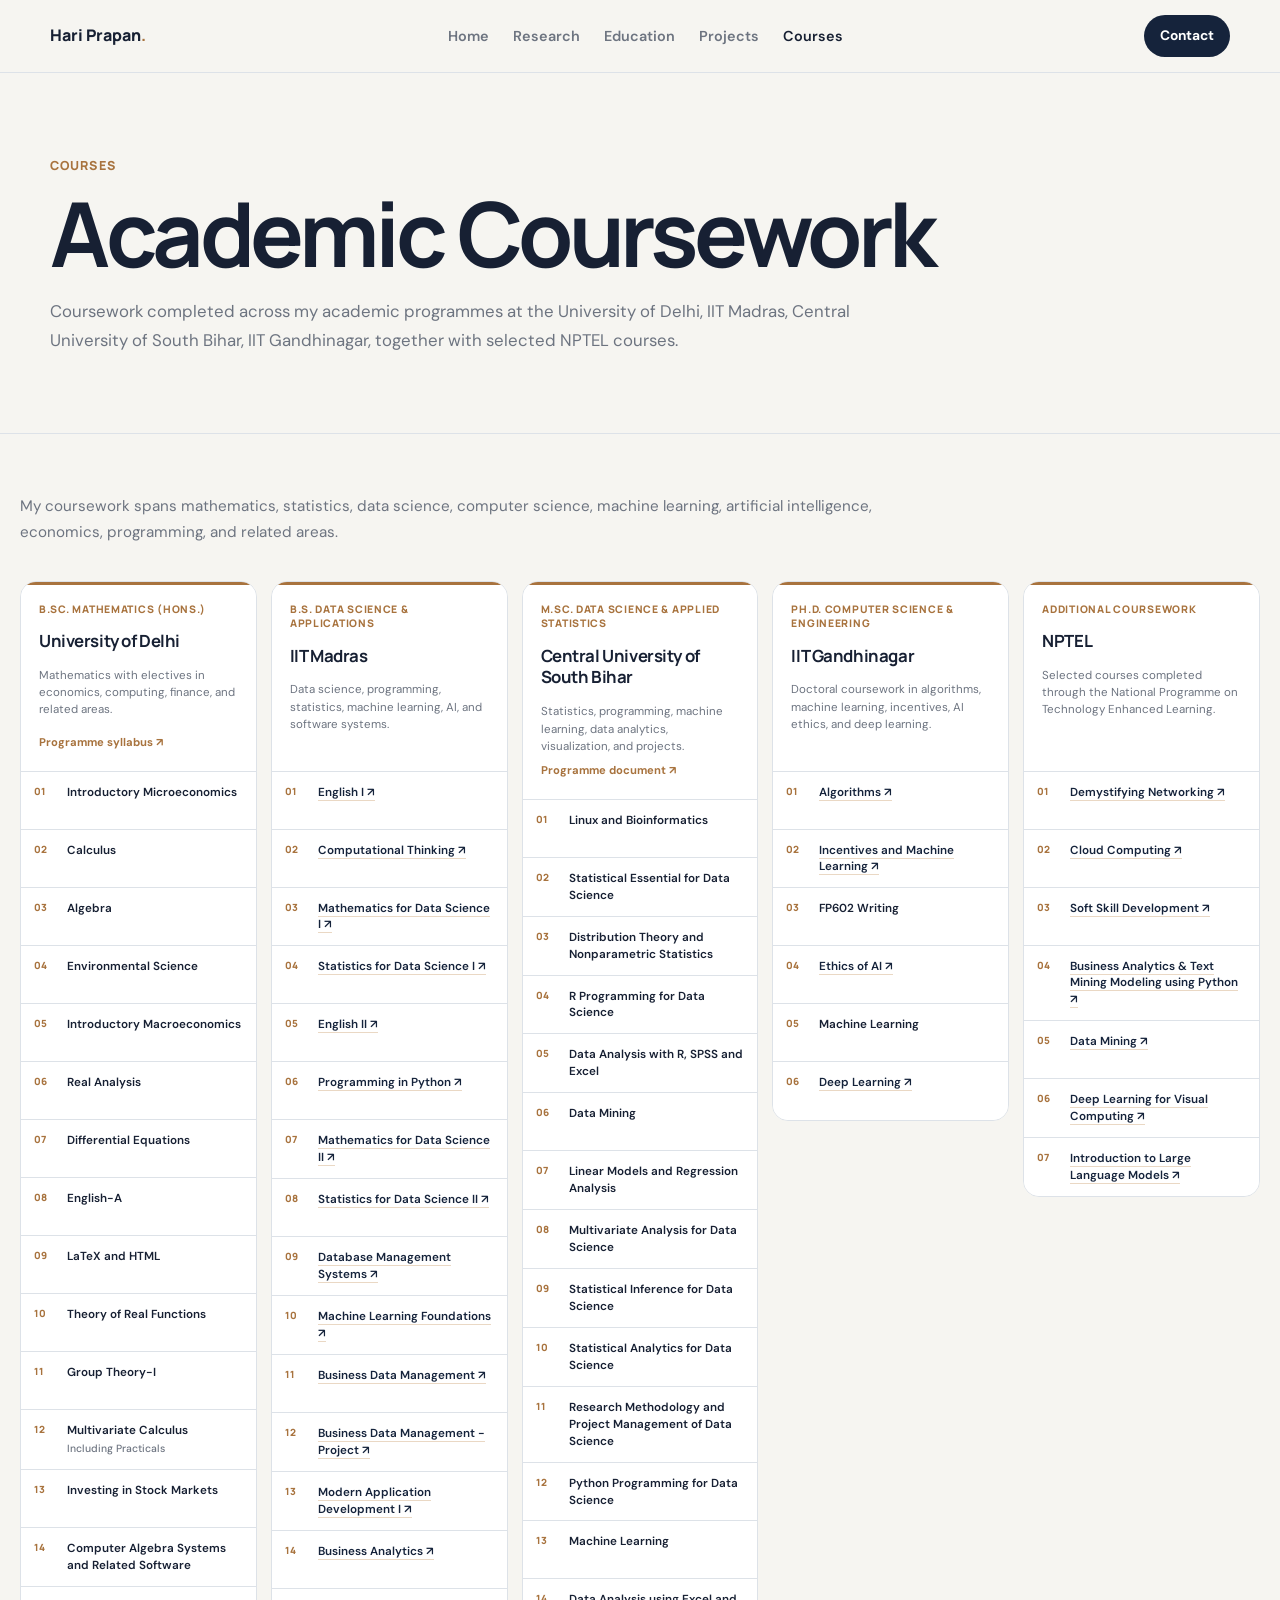
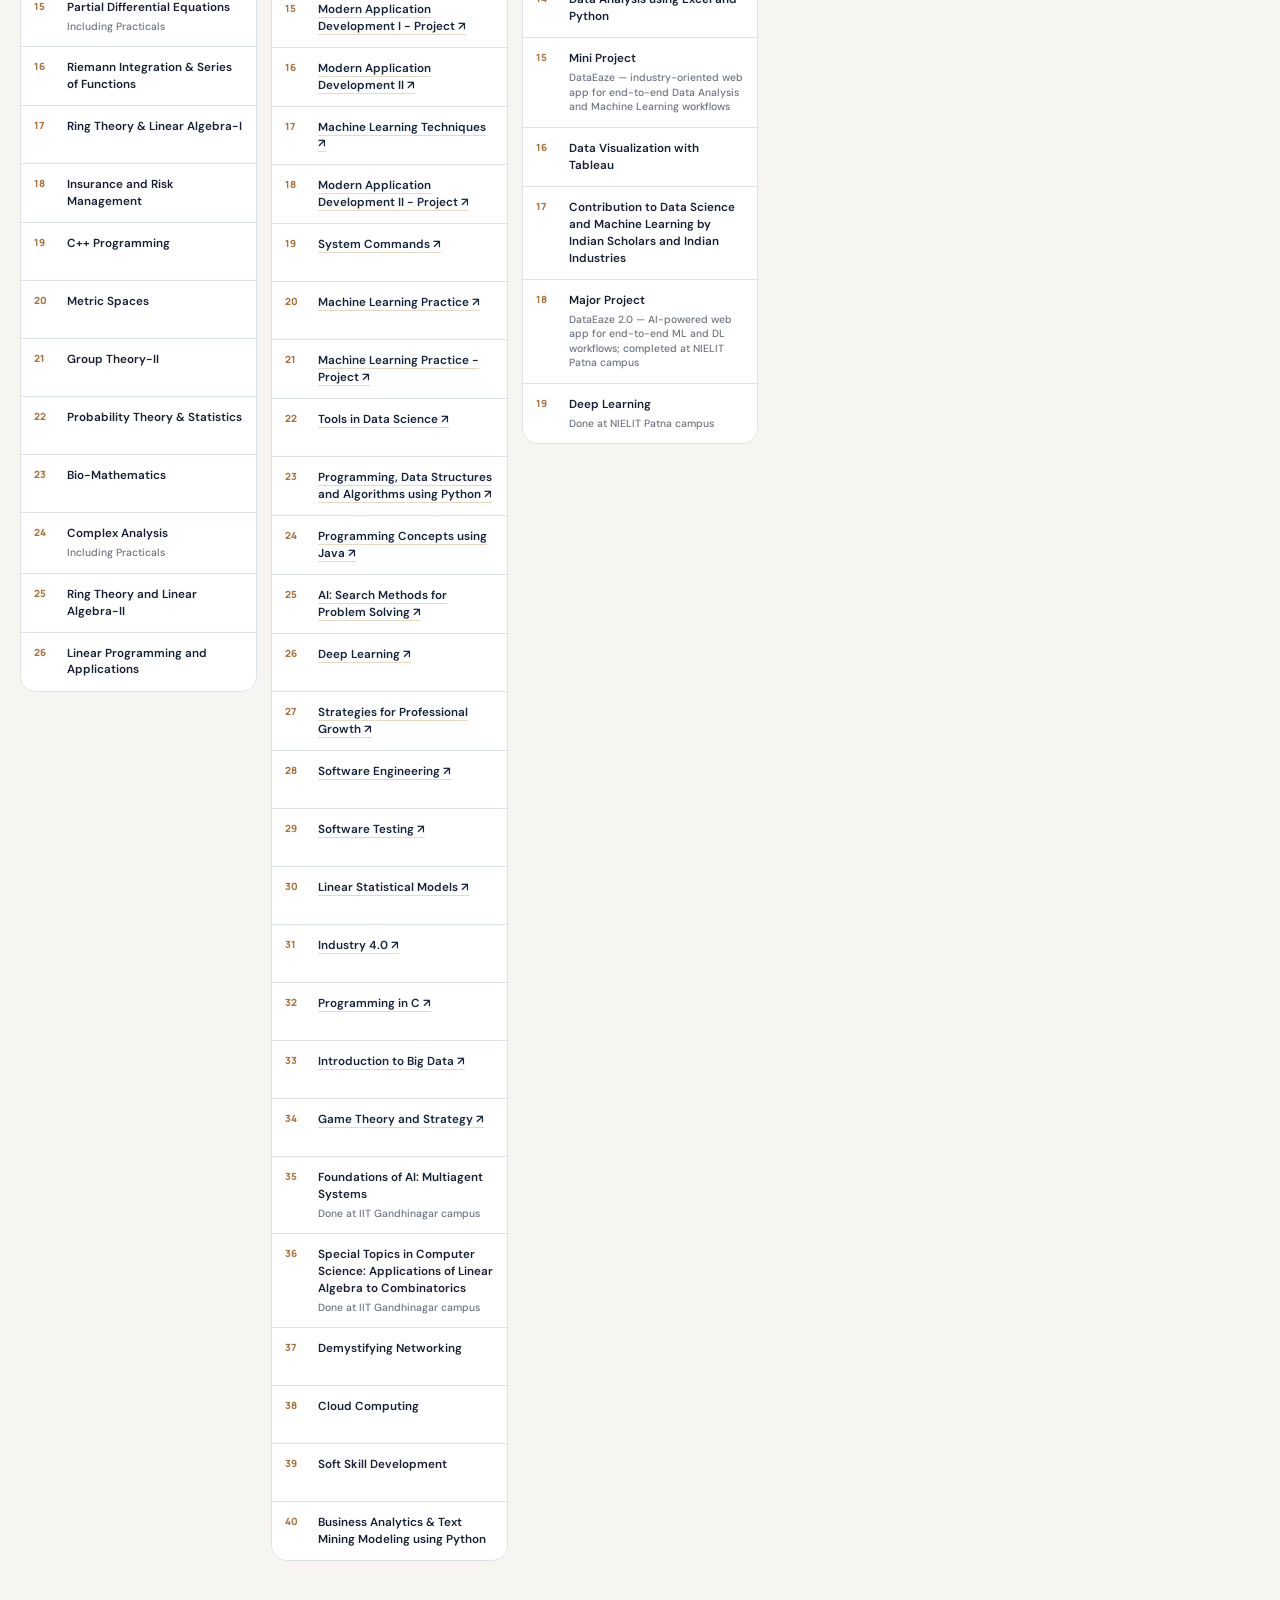
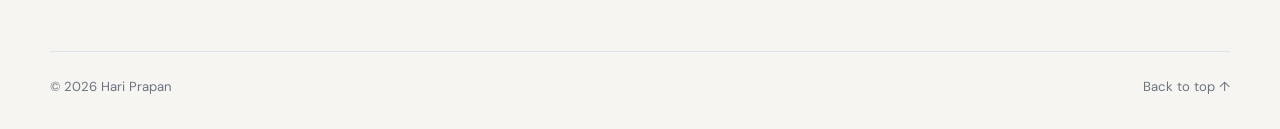
==== commit d9f22c49: "Update index.html" ====
--- a/courses/index.html
+++ b/courses/index.html
@@ -1,215 +1,1417 @@
 <!DOCTYPE html>
 <html lang="en">
+
 <head>
   <meta charset="UTF-8">
-  <meta name="viewport" content="width=device-width, initial-scale=1.0">
-  <meta name="description" content="Courses completed by Hari Prapan across University of Delhi, IIT Madras, Central University of South Bihar, IIT Gandhinagar, and NPTEL.">
-  <title>Courses | Hari Prapan</title>
-  <link rel="preconnect" href="https://fonts.googleapis.com">
-  <link rel="preconnect" href="https://fonts.gstatic.com" crossorigin>
-  <link href="https://fonts.googleapis.com/css2?family=DM+Sans:wght@400;500;600;700&family=Manrope:wght@500;600;700;800&display=swap" rel="stylesheet">
-  <link rel="stylesheet" href="../style.css">
-  <style>
-    .courses-page{padding:72px 0 96px}
-    .courses-intro{max-width:860px;margin-bottom:42px;color:var(--muted);font-size:1.02rem;line-height:1.8}
-    .course-groups{display:grid;gap:28px}
-    .course-group{overflow:hidden;border:1px solid var(--line);border-radius:var(--radius);background:var(--surface)}
-    .course-group-head{display:flex;align-items:flex-start;justify-content:space-between;gap:24px;padding:26px 28px 22px;border-bottom:1px solid var(--line)}
-    .course-group-head h2{margin:0 0 6px;font-size:1.45rem;line-height:1.35}
-    .course-group-head p{margin:0;color:var(--muted);font-size:.86rem}
-    .course-group-head a{flex-shrink:0;color:var(--accent);font-size:.8rem;font-weight:700}
-    .course-list,.nptel-grid{display:grid;grid-template-columns:repeat(2,minmax(0,1fr))}
-    .course-item{display:flex;align-items:flex-start;gap:12px;min-height:74px;padding:17px 20px;border-bottom:1px solid var(--line)}
-    .course-item:nth-child(odd){border-right:1px solid var(--line)}
-    .course-index{flex:0 0 30px;color:var(--accent);font-family:var(--display);font-size:.7rem;font-weight:800;line-height:1.5}
-    .course-name{color:var(--ink);font-size:.9rem;font-weight:600;line-height:1.5}
-    .course-name a{color:var(--navy);border-bottom:1px solid var(--accent-soft)}
-    .course-name a:hover{color:var(--accent);border-color:var(--accent)}
-    .course-note{display:block;margin-top:3px;color:var(--muted);font-size:.76rem;font-weight:500}
-    @media(max-width:760px){
-      .course-group-head{flex-direction:column}
-      .course-list,.nptel-grid{grid-template-columns:1fr}
-      .course-item:nth-child(odd){border-right:0}
-    }
-  </style>
+
+  <meta
+    name="viewport"
+    content="width=device-width, initial-scale=1.0"
+  >
+
+  <meta
+    name="description"
+    content="Academic coursework completed by Hari Prapan."
+  >
+
+  <title>
+    Courses | Hari Prapan
+  </title>
+
+
+  <link
+    rel="preconnect"
+    href="https://fonts.googleapis.com"
+  >
+
+  <link
+    rel="preconnect"
+    href="https://fonts.gstatic.com"
+    crossorigin
+  >
+
+  <link
+    href="https://fonts.googleapis.com/css2?family=DM+Sans:wght@400;500;600;700&family=Manrope:wght@500;600;700;800&display=swap"
+    rel="stylesheet"
+  >
+
+  <link
+    rel="stylesheet"
+    href="../style.css"
+  >
+
 </head>
+
+
 <body>
-<header class="site-header">
-  <div class="nav-shell">
-    <a class="brand" href="../index.html">Hari Prapan<span>.</span></a>
-    <nav class="nav-links">
-      <a href="../index.html">Home</a>
-      <a href="../research/">Research</a>
-      <a href="../education/">Education</a>
-      <a href="../projects/">Projects</a>
-      <a class="active" href="../courses/">Courses</a>
-    </nav>
-    <a class="nav-cta" href="../index.html#contact">Contact</a>
-  </div>
-</header>
-<main id="top">
-<!-- <section class="page-hero">
-  <div class="container">
-    <p class="eyebrow">Courses</p>
-    <h1>Academic Coursework</h1>
-    <p>A consolidated record of coursework completed across my degree programmes at the University of Delhi, IIT Madras, Central University of South Bihar, and IIT Gandhinagar, together with selected NPTEL courses.</p>
-  </div>
-</section> -->
-<section class="courses-page">
-<div class="container">
-  <!-- <!-- <div class="courses-intro">The courses below reflect my academic training across mathematics, statistics, data science, computer science, machine learning, artificial intelligence, and related areas.</div> -->
-
-  <div class="course-groups">
-
-    <section class="course-group">
-      <div class="course-group-head">
-        <div><p class="section-index">B.Sc. Mathematics (Hons.)</p><h2>University of Delhi</h2><p>Mathematics with electives in economics, finance, computing, and related areas.</p></div>
-        <a href="https://www.du.ac.in/du/uploads/Syllabus_2015/B.Sc.%20Hons.%20Mathematics.pdf" target="_blank" rel="noreferrer">Programme syllabus ↗</a>
+
+
+  <!-- =====================================================
+       NAVIGATION
+       ===================================================== -->
+
+  <header class="site-header">
+
+    <div class="nav-shell">
+
+      <a
+        class="brand"
+        href="../index.html"
+      >
+        Hari Prapan<span>.</span>
+      </a>
+
+
+      <nav class="nav-links">
+
+        <a href="../index.html">
+          Home
+        </a>
+
+        <a href="../research/">
+          Research
+        </a>
+
+        <a href="../education/">
+          Education
+        </a>
+
+        <a href="../projects/">
+          Projects
+        </a>
+
+        <a
+          class="active"
+          href="../courses/"
+        >
+          Courses
+        </a>
+
+      </nav>
+
+
+      <a
+        class="nav-cta"
+        href="../index.html#contact"
+      >
+        Contact
+      </a>
+
+    </div>
+
+  </header>
+
+
+
+  <main id="top">
+
+
+    <!-- =====================================================
+         PAGE HEADER
+         ===================================================== -->
+
+    <section class="page-hero">
+
+      <div class="container">
+
+        <p class="eyebrow">
+          Courses
+        </p>
+
+        <h1>
+          Academic Coursework
+        </h1>
+
+        <p>
+          Coursework completed across my academic programmes at
+          the University of Delhi, IIT Madras, Central University
+          of South Bihar, IIT Gandhinagar, together with selected
+          NPTEL courses.
+        </p>
+
       </div>
-      <div class="course-list">
-        <div class="course-item"><span class="course-index">01</span><span class="course-name">Introductory Microeconomics</span></div>
-        <div class="course-item"><span class="course-index">02</span><span class="course-name">Calculus</span></div>
-        <div class="course-item"><span class="course-index">03</span><span class="course-name">Algebra</span></div>
-        <div class="course-item"><span class="course-index">04</span><span class="course-name">Environmental Science</span></div>
-        <div class="course-item"><span class="course-index">05</span><span class="course-name">Introductory Macroeconomics</span></div>
-        <div class="course-item"><span class="course-index">06</span><span class="course-name">Real Analysis</span></div>
-        <div class="course-item"><span class="course-index">07</span><span class="course-name">Differential Equations</span></div>
-        <div class="course-item"><span class="course-index">08</span><span class="course-name">English-A</span></div>
-        <div class="course-item"><span class="course-index">09</span><span class="course-name">LaTeX and HTML</span></div>
-        <div class="course-item"><span class="course-index">10</span><span class="course-name">Theory of Real Functions</span></div>
-        <div class="course-item"><span class="course-index">11</span><span class="course-name">Group Theory-I</span></div>
-        <div class="course-item"><span class="course-index">12</span><span class="course-name">Multivariate Calculus <span class="course-note">Including Practicals</span></span></div>
-        <div class="course-item"><span class="course-index">13</span><span class="course-name">Investing in Stock Markets</span></div>
-        <div class="course-item"><span class="course-index">14</span><span class="course-name">Computer Algebra Systems and Related Software</span></div>
-        <div class="course-item"><span class="course-index">15</span><span class="course-name">Partial Differential Equations <span class="course-note">Including Practicals</span></span></div>
-        <div class="course-item"><span class="course-index">16</span><span class="course-name">Riemann Integration &amp; Series of Functions</span></div>
-        <div class="course-item"><span class="course-index">17</span><span class="course-name">Ring Theory &amp; Linear Algebra-I</span></div>
-        <div class="course-item"><span class="course-index">18</span><span class="course-name">Insurance and Risk Management</span></div>
-        <div class="course-item"><span class="course-index">19</span><span class="course-name">C++ Programming</span></div>
-        <div class="course-item"><span class="course-index">20</span><span class="course-name">Metric Spaces</span></div>
-        <div class="course-item"><span class="course-index">21</span><span class="course-name">Group Theory-II</span></div>
-        <div class="course-item"><span class="course-index">22</span><span class="course-name">Probability Theory &amp; Statistics</span></div>
-        <div class="course-item"><span class="course-index">23</span><span class="course-name">Bio-Mathematics</span></div>
-        <div class="course-item"><span class="course-index">24</span><span class="course-name">Complex Analysis <span class="course-note">Including Practicals</span></span></div>
-        <div class="course-item"><span class="course-index">25</span><span class="course-name">Ring Theory and Linear Algebra-II</span></div>
-        <div class="course-item"><span class="course-index">26</span><span class="course-name">Linear Programming and Applications</span></div>
+
+    </section>
+
+
+
+    <!-- =====================================================
+         COURSES
+         ===================================================== -->
+
+    <section class="courses-page">
+
+      <div class="container">
+
+
+        <div class="courses-intro">
+
+          My coursework spans mathematics, statistics,
+          data science, computer science, machine learning,
+          artificial intelligence, economics, programming,
+          and related areas.
+
+        </div>
+
+
+
+        <!-- =================================================
+             FIVE PARALLEL COLUMNS
+             ================================================= -->
+
+        <div class="course-groups">
+
+
+          <!-- =================================================
+               COLUMN 1
+               UNIVERSITY OF DELHI
+               ================================================= -->
+
+          <section class="course-group">
+
+            <div class="course-group-head">
+
+              <p class="section-index">
+                B.Sc. Mathematics (Hons.)
+              </p>
+
+              <h2>
+                University of Delhi
+              </h2>
+
+              <p>
+                Mathematics with electives in economics,
+                computing, finance, and related areas.
+              </p>
+
+              <a
+                href="https://www.du.ac.in/du/uploads/Syllabus_2015/B.Sc.%20Hons.%20Mathematics.pdf"
+                target="_blank"
+                rel="noreferrer"
+              >
+                Programme syllabus ↗
+              </a>
+
+            </div>
+
+
+            <div class="course-list">
+
+
+              <div class="course-item">
+                <span class="course-index">01</span>
+                <span class="course-name">
+                  Introductory Microeconomics
+                </span>
+              </div>
+
+
+              <div class="course-item">
+                <span class="course-index">02</span>
+                <span class="course-name">
+                  Calculus
+                </span>
+              </div>
+
+
+              <div class="course-item">
+                <span class="course-index">03</span>
+                <span class="course-name">
+                  Algebra
+                </span>
+              </div>
+
+
+              <div class="course-item">
+                <span class="course-index">04</span>
+                <span class="course-name">
+                  Environmental Science
+                </span>
+              </div>
+
+
+              <div class="course-item">
+                <span class="course-index">05</span>
+                <span class="course-name">
+                  Introductory Macroeconomics
+                </span>
+              </div>
+
+
+              <div class="course-item">
+                <span class="course-index">06</span>
+                <span class="course-name">
+                  Real Analysis
+                </span>
+              </div>
+
+
+              <div class="course-item">
+                <span class="course-index">07</span>
+                <span class="course-name">
+                  Differential Equations
+                </span>
+              </div>
+
+
+              <div class="course-item">
+                <span class="course-index">08</span>
+                <span class="course-name">
+                  English-A
+                </span>
+              </div>
+
+
+              <div class="course-item">
+                <span class="course-index">09</span>
+                <span class="course-name">
+                  LaTeX and HTML
+                </span>
+              </div>
+
+
+              <div class="course-item">
+                <span class="course-index">10</span>
+                <span class="course-name">
+                  Theory of Real Functions
+                </span>
+              </div>
+
+
+              <div class="course-item">
+                <span class="course-index">11</span>
+                <span class="course-name">
+                  Group Theory-I
+                </span>
+              </div>
+
+
+              <div class="course-item">
+                <span class="course-index">12</span>
+                <span class="course-name">
+                  Multivariate Calculus
+                  <span class="course-note">
+                    Including Practicals
+                  </span>
+                </span>
+              </div>
+
+
+              <div class="course-item">
+                <span class="course-index">13</span>
+                <span class="course-name">
+                  Investing in Stock Markets
+                </span>
+              </div>
+
+
+              <div class="course-item">
+                <span class="course-index">14</span>
+                <span class="course-name">
+                  Computer Algebra Systems and Related Software
+                </span>
+              </div>
+
+
+              <div class="course-item">
+                <span class="course-index">15</span>
+                <span class="course-name">
+                  Partial Differential Equations
+                  <span class="course-note">
+                    Including Practicals
+                  </span>
+                </span>
+              </div>
+
+
+              <div class="course-item">
+                <span class="course-index">16</span>
+                <span class="course-name">
+                  Riemann Integration &amp; Series of Functions
+                </span>
+              </div>
+
+
+              <div class="course-item">
+                <span class="course-index">17</span>
+                <span class="course-name">
+                  Ring Theory &amp; Linear Algebra-I
+                </span>
+              </div>
+
+
+              <div class="course-item">
+                <span class="course-index">18</span>
+                <span class="course-name">
+                  Insurance and Risk Management
+                </span>
+              </div>
+
+
+              <div class="course-item">
+                <span class="course-index">19</span>
+                <span class="course-name">
+                  C++ Programming
+                </span>
+              </div>
+
+
+              <div class="course-item">
+                <span class="course-index">20</span>
+                <span class="course-name">
+                  Metric Spaces
+                </span>
+              </div>
+
+
+              <div class="course-item">
+                <span class="course-index">21</span>
+                <span class="course-name">
+                  Group Theory-II
+                </span>
+              </div>
+
+
+              <div class="course-item">
+                <span class="course-index">22</span>
+                <span class="course-name">
+                  Probability Theory &amp; Statistics
+                </span>
+              </div>
+
+
+              <div class="course-item">
+                <span class="course-index">23</span>
+                <span class="course-name">
+                  Bio-Mathematics
+                </span>
+              </div>
+
+
+              <div class="course-item">
+                <span class="course-index">24</span>
+                <span class="course-name">
+                  Complex Analysis
+                  <span class="course-note">
+                    Including Practicals
+                  </span>
+                </span>
+              </div>
+
+
+              <div class="course-item">
+                <span class="course-index">25</span>
+                <span class="course-name">
+                  Ring Theory and Linear Algebra-II
+                </span>
+              </div>
+
+
+              <div class="course-item">
+                <span class="course-index">26</span>
+                <span class="course-name">
+                  Linear Programming and Applications
+                </span>
+              </div>
+
+
+            </div>
+
+          </section>
+
+
+
+          <!-- =================================================
+               COLUMN 2
+               IIT MADRAS
+               ================================================= -->
+
+          <section class="course-group">
+
+            <div class="course-group-head">
+
+              <p class="section-index">
+                B.S. Data Science &amp; Applications
+              </p>
+
+              <h2>
+                IIT Madras
+              </h2>
+
+              <p>
+                Data science, programming, statistics,
+                machine learning, AI, and software systems.
+              </p>
+
+            </div>
+
+
+            <div class="course-list">
+
+
+              <div class="course-item">
+                <span class="course-index">01</span>
+                <span class="course-name">
+                  <a href="https://study.iitm.ac.in/ds/course_pages/BSHS1001.html" target="_blank">
+                    English I ↗
+                  </a>
+                </span>
+              </div>
+
+
+              <div class="course-item">
+                <span class="course-index">02</span>
+                <span class="course-name">
+                  <a href="https://study.iitm.ac.in/ds/course_pages/BSCS1001.html" target="_blank">
+                    Computational Thinking ↗
+                  </a>
+                </span>
+              </div>
+
+
+              <div class="course-item">
+                <span class="course-index">03</span>
+                <span class="course-name">
+                  <a href="https://study.iitm.ac.in/ds/course_pages/BSMA1001.html" target="_blank">
+                    Mathematics for Data Science I ↗
+                  </a>
+                </span>
+              </div>
+
+
+              <div class="course-item">
+                <span class="course-index">04</span>
+                <span class="course-name">
+                  <a href="https://study.iitm.ac.in/ds/course_pages/BSMA1002.html" target="_blank">
+                    Statistics for Data Science I ↗
+                  </a>
+                </span>
+              </div>
+
+
+              <div class="course-item">
+                <span class="course-index">05</span>
+                <span class="course-name">
+                  <a href="https://study.iitm.ac.in/ds/course_pages/BSHS1002.html" target="_blank">
+                    English II ↗
+                  </a>
+                </span>
+              </div>
+
+
+              <div class="course-item">
+                <span class="course-index">06</span>
+                <span class="course-name">
+                  <a href="https://study.iitm.ac.in/ds/course_pages/BSCS1002.html" target="_blank">
+                    Programming in Python ↗
+                  </a>
+                </span>
+              </div>
+
+
+              <div class="course-item">
+                <span class="course-index">07</span>
+                <span class="course-name">
+                  <a href="https://study.iitm.ac.in/ds/course_pages/BSMA1003.html" target="_blank">
+                    Mathematics for Data Science II ↗
+                  </a>
+                </span>
+              </div>
+
+
+              <div class="course-item">
+                <span class="course-index">08</span>
+                <span class="course-name">
+                  <a href="https://study.iitm.ac.in/ds/course_pages/BSMA1004.html" target="_blank">
+                    Statistics for Data Science II ↗
+                  </a>
+                </span>
+              </div>
+
+
+              <div class="course-item">
+                <span class="course-index">09</span>
+                <span class="course-name">
+                  <a href="https://study.iitm.ac.in/ds/course_pages/BSCS2001.html" target="_blank">
+                    Database Management Systems ↗
+                  </a>
+                </span>
+              </div>
+
+
+              <div class="course-item">
+                <span class="course-index">10</span>
+                <span class="course-name">
+                  <a href="https://study.iitm.ac.in/ds/course_pages/BSCS2004.html" target="_blank">
+                    Machine Learning Foundations ↗
+                  </a>
+                </span>
+              </div>
+
+
+              <div class="course-item">
+                <span class="course-index">11</span>
+                <span class="course-name">
+                  <a href="https://study.iitm.ac.in/ds/course_pages/BSMS2001.html" target="_blank">
+                    Business Data Management ↗
+                  </a>
+                </span>
+              </div>
+
+
+              <div class="course-item">
+                <span class="course-index">12</span>
+                <span class="course-name">
+                  <a href="https://study.iitm.ac.in/ds/course_pages/BSMS2001P.html" target="_blank">
+                    Business Data Management - Project ↗
+                  </a>
+                </span>
+              </div>
+
+
+              <div class="course-item">
+                <span class="course-index">13</span>
+                <span class="course-name">
+                  <a href="https://study.iitm.ac.in/ds/course_pages/BSCS2003.html" target="_blank">
+                    Modern Application Development I ↗
+                  </a>
+                </span>
+              </div>
+
+
+              <div class="course-item">
+                <span class="course-index">14</span>
+                <span class="course-name">
+                  <a href="https://study.iitm.ac.in/ds/course_pages/BSMS2002.html" target="_blank">
+                    Business Analytics ↗
+                  </a>
+                </span>
+              </div>
+
+
+              <div class="course-item">
+                <span class="course-index">15</span>
+                <span class="course-name">
+                  <a href="https://study.iitm.ac.in/ds/course_pages/BSCS2003P.html" target="_blank">
+                    Modern Application Development I - Project ↗
+                  </a>
+                </span>
+              </div>
+
+
+              <div class="course-item">
+                <span class="course-index">16</span>
+                <span class="course-name">
+                  <a href="https://study.iitm.ac.in/ds/course_pages/BSCS2006.html" target="_blank">
+                    Modern Application Development II ↗
+                  </a>
+                </span>
+              </div>
+
+
+              <div class="course-item">
+                <span class="course-index">17</span>
+                <span class="course-name">
+                  <a href="https://study.iitm.ac.in/ds/course_pages/BSCS2007.html" target="_blank">
+                    Machine Learning Techniques ↗
+                  </a>
+                </span>
+              </div>
+
+
+              <div class="course-item">
+                <span class="course-index">18</span>
+                <span class="course-name">
+                  <a href="https://study.iitm.ac.in/ds/course_pages/BSCS2006P.html" target="_blank">
+                    Modern Application Development II - Project ↗
+                  </a>
+                </span>
+              </div>
+
+
+              <div class="course-item">
+                <span class="course-index">19</span>
+                <span class="course-name">
+                  <a href="https://study.iitm.ac.in/ds/course_pages/BSSE2001.html" target="_blank">
+                    System Commands ↗
+                  </a>
+                </span>
+              </div>
+
+
+              <div class="course-item">
+                <span class="course-index">20</span>
+                <span class="course-name">
+                  <a href="https://study.iitm.ac.in/ds/course_pages/BSCS2008.html" target="_blank">
+                    Machine Learning Practice ↗
+                  </a>
+                </span>
+              </div>
+
+
+              <div class="course-item">
+                <span class="course-index">21</span>
+                <span class="course-name">
+                  <a href="https://study.iitm.ac.in/ds/course_pages/BSCS2008P.html" target="_blank">
+                    Machine Learning Practice - Project ↗
+                  </a>
+                </span>
+              </div>
+
+
+              <div class="course-item">
+                <span class="course-index">22</span>
+                <span class="course-name">
+                  <a href="https://study.iitm.ac.in/ds/course_pages/BSSE2002.html" target="_blank">
+                    Tools in Data Science ↗
+                  </a>
+                </span>
+              </div>
+
+
+              <div class="course-item">
+                <span class="course-index">23</span>
+                <span class="course-name">
+                  <a href="https://study.iitm.ac.in/ds/course_pages/BSCS2002.html" target="_blank">
+                    Programming, Data Structures and Algorithms using Python ↗
+                  </a>
+                </span>
+              </div>
+
+
+              <div class="course-item">
+                <span class="course-index">24</span>
+                <span class="course-name">
+                  <a href="https://study.iitm.ac.in/ds/course_pages/BSCS2005.html" target="_blank">
+                    Programming Concepts using Java ↗
+                  </a>
+                </span>
+              </div>
+
+
+              <div class="course-item">
+                <span class="course-index">25</span>
+                <span class="course-name">
+                  <a href="https://study.iitm.ac.in/ds/course_pages/BSCS3003.html" target="_blank">
+                    AI: Search Methods for Problem Solving ↗
+                  </a>
+                </span>
+              </div>
+
+
+              <div class="course-item">
+                <span class="course-index">26</span>
+                <span class="course-name">
+                  <a href="https://study.iitm.ac.in/ds/course_pages/BSCS3004.html" target="_blank">
+                    Deep Learning ↗
+                  </a>
+                </span>
+              </div>
+
+
+              <div class="course-item">
+                <span class="course-index">27</span>
+                <span class="course-name">
+                  <a href="https://study.iitm.ac.in/ds/course_pages/BSGN3001.html" target="_blank">
+                    Strategies for Professional Growth ↗
+                  </a>
+                </span>
+              </div>
+
+
+              <div class="course-item">
+                <span class="course-index">28</span>
+                <span class="course-name">
+                  <a href="https://study.iitm.ac.in/ds/course_pages/BSCS3001.html" target="_blank">
+                    Software Engineering ↗
+                  </a>
+                </span>
+              </div>
+
+
+              <div class="course-item">
+                <span class="course-index">29</span>
+                <span class="course-name">
+                  <a href="https://study.iitm.ac.in/ds/course_pages/BSCS3002.html" target="_blank">
+                    Software Testing ↗
+                  </a>
+                </span>
+              </div>
+
+
+              <div class="course-item">
+                <span class="course-index">30</span>
+                <span class="course-name">
+                  <a href="https://study.iitm.ac.in/ds/course_pages/BSMA3012.html" target="_blank">
+                    Linear Statistical Models ↗
+                  </a>
+                </span>
+              </div>
+
+
+              <div class="course-item">
+                <span class="course-index">31</span>
+                <span class="course-name">
+                  <a href="https://study.iitm.ac.in/ds/course_pages/BSMS4001.html" target="_blank">
+                    Industry 4.0 ↗
+                  </a>
+                </span>
+              </div>
+
+
+              <div class="course-item">
+                <span class="course-index">32</span>
+                <span class="course-name">
+                  <a href="https://study.iitm.ac.in/ds/course_pages/BSCS3005.html" target="_blank">
+                    Programming in C ↗
+                  </a>
+                </span>
+              </div>
+
+
+              <div class="course-item">
+                <span class="course-index">33</span>
+                <span class="course-name">
+                  <a href="https://study.iitm.ac.in/ds/course_pages/BSDA5001.html" target="_blank">
+                    Introduction to Big Data ↗
+                  </a>
+                </span>
+              </div>
+
+
+              <div class="course-item">
+                <span class="course-index">34</span>
+                <span class="course-name">
+                  <a href="https://study.iitm.ac.in/ds/course_pages/BSMS4023.html" target="_blank">
+                    Game Theory and Strategy ↗
+                  </a>
+                </span>
+              </div>
+
+
+              <div class="course-item">
+                <span class="course-index">35</span>
+                <span class="course-name">
+                  Foundations of AI: Multiagent Systems
+                  <span class="course-note">
+                    Done at IIT Gandhinagar campus
+                  </span>
+                </span>
+              </div>
+
+
+              <div class="course-item">
+                <span class="course-index">36</span>
+                <span class="course-name">
+                  Special Topics in Computer Science:
+                  Applications of Linear Algebra to Combinatorics
+                  <span class="course-note">
+                    Done at IIT Gandhinagar campus
+                  </span>
+                </span>
+              </div>
+
+
+              <div class="course-item">
+                <span class="course-index">37</span>
+                <span class="course-name">
+                  Demystifying Networking
+                </span>
+              </div>
+
+
+              <div class="course-item">
+                <span class="course-index">38</span>
+                <span class="course-name">
+                  Cloud Computing
+                </span>
+              </div>
+
+
+              <div class="course-item">
+                <span class="course-index">39</span>
+                <span class="course-name">
+                  Soft Skill Development
+                </span>
+              </div>
+
+
+              <div class="course-item">
+                <span class="course-index">40</span>
+                <span class="course-name">
+                  Business Analytics &amp; Text Mining Modeling using Python
+                </span>
+              </div>
+
+
+            </div>
+
+          </section>
+
+
+
+          <!-- =================================================
+               COLUMN 3
+               CUSB
+               ================================================= -->
+
+          <section class="course-group">
+
+            <div class="course-group-head">
+
+              <p class="section-index">
+                M.Sc. Data Science &amp; Applied Statistics
+              </p>
+
+              <h2>
+                Central University of South Bihar
+              </h2>
+
+              <p>
+                Statistics, programming, machine learning,
+                data analytics, visualization, and projects.
+              </p>
+
+              <a
+                href="https://drive.google.com/file/d/19TAhWLrG_JNBDaGO9FpudmZwVKHtLG9r/view?usp=drive_link"
+                target="_blank"
+                rel="noreferrer"
+              >
+                Programme document ↗
+              </a>
+
+            </div>
+
+
+            <div class="course-list">
+
+
+              <div class="course-item">
+                <span class="course-index">01</span>
+                <span class="course-name">
+                  Linux and Bioinformatics
+                </span>
+              </div>
+
+
+              <div class="course-item">
+                <span class="course-index">02</span>
+                <span class="course-name">
+                  Statistical Essential for Data Science
+                </span>
+              </div>
+
+
+              <div class="course-item">
+                <span class="course-index">03</span>
+                <span class="course-name">
+                  Distribution Theory and Nonparametric Statistics
+                </span>
+              </div>
+
+
+              <div class="course-item">
+                <span class="course-index">04</span>
+                <span class="course-name">
+                  R Programming for Data Science
+                </span>
+              </div>
+
+
+              <div class="course-item">
+                <span class="course-index">05</span>
+                <span class="course-name">
+                  Data Analysis with R, SPSS and Excel
+                </span>
+              </div>
+
+
+              <div class="course-item">
+                <span class="course-index">06</span>
+                <span class="course-name">
+                  Data Mining
+                </span>
+              </div>
+
+
+              <div class="course-item">
+                <span class="course-index">07</span>
+                <span class="course-name">
+                  Linear Models and Regression Analysis
+                </span>
+              </div>
+
+
+              <div class="course-item">
+                <span class="course-index">08</span>
+                <span class="course-name">
+                  Multivariate Analysis for Data Science
+                </span>
+              </div>
+
+
+              <div class="course-item">
+                <span class="course-index">09</span>
+                <span class="course-name">
+                  Statistical Inference for Data Science
+                </span>
+              </div>
+
+
+              <div class="course-item">
+                <span class="course-index">10</span>
+                <span class="course-name">
+                  Statistical Analytics for Data Science
+                </span>
+              </div>
+
+
+              <div class="course-item">
+                <span class="course-index">11</span>
+                <span class="course-name">
+                  Research Methodology and Project Management of Data Science
+                </span>
+              </div>
+
+
+              <div class="course-item">
+                <span class="course-index">12</span>
+                <span class="course-name">
+                  Python Programming for Data Science
+                </span>
+              </div>
+
+
+              <div class="course-item">
+                <span class="course-index">13</span>
+                <span class="course-name">
+                  Machine Learning
+                </span>
+              </div>
+
+
+              <div class="course-item">
+                <span class="course-index">14</span>
+                <span class="course-name">
+                  Data Analysis using Excel and Python
+                </span>
+              </div>
+
+
+              <div class="course-item">
+                <span class="course-index">15</span>
+                <span class="course-name">
+                  Mini Project
+
+                  <span class="course-note">
+                    DataEaze — industry-oriented web app
+                    for end-to-end Data Analysis and
+                    Machine Learning workflows
+                  </span>
+
+                </span>
+              </div>
+
+
+              <div class="course-item">
+                <span class="course-index">16</span>
+                <span class="course-name">
+                  Data Visualization with Tableau
+                </span>
+              </div>
+
+
+              <div class="course-item">
+                <span class="course-index">17</span>
+                <span class="course-name">
+                  Contribution to Data Science and Machine Learning
+                  by Indian Scholars and Indian Industries
+                </span>
+              </div>
+
+
+              <div class="course-item">
+                <span class="course-index">18</span>
+                <span class="course-name">
+
+                  Major Project
+
+                  <span class="course-note">
+                    DataEaze 2.0 — AI-powered web app for
+                    end-to-end ML and DL workflows;
+                    completed at NIELIT Patna campus
+                  </span>
+
+                </span>
+              </div>
+
+
+              <div class="course-item">
+                <span class="course-index">19</span>
+                <span class="course-name">
+
+                  Deep Learning
+
+                  <span class="course-note">
+                    Done at NIELIT Patna campus
+                  </span>
+
+                </span>
+              </div>
+
+
+            </div>
+
+          </section>
+
+
+
+          <!-- =================================================
+               COLUMN 4
+               IIT GANDHINAGAR
+               ================================================= -->
+
+          <section class="course-group">
+
+            <div class="course-group-head">
+
+              <p class="section-index">
+                Ph.D. Computer Science &amp; Engineering
+              </p>
+
+              <h2>
+                IIT Gandhinagar
+              </h2>
+
+              <p>
+                Doctoral coursework in algorithms,
+                machine learning, incentives, AI ethics,
+                and deep learning.
+              </p>
+
+            </div>
+
+
+            <div class="course-list">
+
+
+              <div class="course-item">
+
+                <span class="course-index">
+                  01
+                </span>
+
+                <span class="course-name">
+
+                  <a
+                    href="https://gmanoj.people.iitgn.ac.in/CS610/"
+                    target="_blank"
+                  >
+                    Algorithms ↗
+                  </a>
+
+                </span>
+
+              </div>
+
+
+              <div class="course-item">
+
+                <span class="course-index">
+                  02
+                </span>
+
+                <span class="course-name">
+
+                  <a
+                    href="https://sites.google.com/iitgn.ac.in/mdml/home"
+                    target="_blank"
+                  >
+                    Incentives and Machine Learning ↗
+                  </a>
+
+                </span>
+
+              </div>
+
+
+              <div class="course-item">
+
+                <span class="course-index">
+                  03
+                </span>
+
+                <span class="course-name">
+                  FP602 Writing
+                </span>
+
+              </div>
+
+
+              <div class="course-item">
+
+                <span class="course-index">
+                  04
+                </span>
+
+                <span class="course-name">
+
+                  <a
+                    href="https://sites.google.com/iitgn.ac.in/ethicsai/course-contents"
+                    target="_blank"
+                  >
+                    Ethics of AI ↗
+                  </a>
+
+                </span>
+
+              </div>
+
+
+              <div class="course-item">
+
+                <span class="course-index">
+                  05
+                </span>
+
+                <span class="course-name">
+                  Machine Learning
+                </span>
+
+              </div>
+
+
+              <div class="course-item">
+
+                <span class="course-index">
+                  06
+                </span>
+
+                <span class="course-name">
+
+                  <a
+                    href="https://sites.google.com/iitgn.ac.in/es667/home"
+                    target="_blank"
+                  >
+                    Deep Learning ↗
+                  </a>
+
+                </span>
+
+              </div>
+
+
+            </div>
+
+          </section>
+
+
+
+          <!-- =================================================
+               COLUMN 5
+               NPTEL
+               ================================================= -->
+
+          <section class="course-group">
+
+            <div class="course-group-head">
+
+              <p class="section-index">
+                Additional Coursework
+              </p>
+
+              <h2>
+                NPTEL
+              </h2>
+
+              <p>
+                Selected courses completed through the
+                National Programme on Technology Enhanced Learning.
+              </p>
+
+            </div>
+
+
+            <div class="course-list">
+
+
+              <div class="course-item">
+
+                <span class="course-index">
+                  01
+                </span>
+
+                <span class="course-name">
+
+                  <a
+                    href="https://onlinecourses.nptel.ac.in/noc19_cs75/preview"
+                    target="_blank"
+                  >
+                    Demystifying Networking ↗
+                  </a>
+
+                </span>
+
+              </div>
+
+
+              <div class="course-item">
+
+                <span class="course-index">
+                  02
+                </span>
+
+                <span class="course-name">
+
+                  <a
+                    href="https://onlinecourses.nptel.ac.in/noc24_cs118/preview"
+                    target="_blank"
+                  >
+                    Cloud Computing ↗
+                  </a>
+
+                </span>
+
+              </div>
+
+
+              <div class="course-item">
+
+                <span class="course-index">
+                  03
+                </span>
+
+                <span class="course-name">
+
+                  <a
+                    href="https://onlinecourses.nptel.ac.in/noc23_hs10/preview"
+                    target="_blank"
+                  >
+                    Soft Skill Development ↗
+                  </a>
+
+                </span>
+
+              </div>
+
+
+              <div class="course-item">
+
+                <span class="course-index">
+                  04
+                </span>
+
+                <span class="course-name">
+
+                  <a
+                    href="https://onlinecourses.nptel.ac.in/noc19_mg47/preview"
+                    target="_blank"
+                  >
+                    Business Analytics &amp; Text Mining
+                    Modeling using Python ↗
+                  </a>
+
+                </span>
+
+              </div>
+
+
+              <div class="course-item">
+
+                <span class="course-index">
+                  05
+                </span>
+
+                <span class="course-name">
+
+                  <a
+                    href="https://onlinecourses.nptel.ac.in/noc20_cs12/preview"
+                    target="_blank"
+                  >
+                    Data Mining ↗
+                  </a>
+
+                </span>
+
+              </div>
+
+
+              <div class="course-item">
+
+                <span class="course-index">
+                  06
+                </span>
+
+                <span class="course-name">
+
+                  <a
+                    href="https://onlinecourses.nptel.ac.in/noc20_ee74/preview"
+                    target="_blank"
+                  >
+                    Deep Learning for Visual Computing ↗
+                  </a>
+
+                </span>
+
+              </div>
+
+
+              <div class="course-item">
+
+                <span class="course-index">
+                  07
+                </span>
+
+                <span class="course-name">
+
+                  <a
+                    href="https://onlinecourses.nptel.ac.in/noc25_cs45/preview"
+                    target="_blank"
+                  >
+                    Introduction to Large Language Models ↗
+                  </a>
+
+                </span>
+
+              </div>
+
+
+            </div>
+
+          </section>
+
+
+        </div>
+
       </div>
+
     </section>
 
-    <section class="course-group">
-      <div class="course-group-head">
-        <div><p class="section-index">B.S. Data Science &amp; Applications</p><h2>IIT Madras</h2><p>Four-year programme covering mathematics, statistics, programming, ML, software systems, AI, and management.</p></div>
-      </div>
-      <div class="course-list">
-        <div class="course-item"><span class="course-index">01</span><span class="course-name"><a href="https://study.iitm.ac.in/ds/course_pages/BSHS1001.html" target="_blank">English I ↗</a></span></div>
-        <div class="course-item"><span class="course-index">02</span><span class="course-name"><a href="https://study.iitm.ac.in/ds/course_pages/BSCS1001.html" target="_blank">Computational Thinking ↗</a></span></div>
-        <div class="course-item"><span class="course-index">03</span><span class="course-name"><a href="https://study.iitm.ac.in/ds/course_pages/BSMA1001.html" target="_blank">Mathematics for Data Science I ↗</a></span></div>
-        <div class="course-item"><span class="course-index">04</span><span class="course-name"><a href="https://study.iitm.ac.in/ds/course_pages/BSMA1002.html" target="_blank">Statistics for Data Science I ↗</a></span></div>
-        <div class="course-item"><span class="course-index">05</span><span class="course-name"><a href="https://study.iitm.ac.in/ds/course_pages/BSHS1002.html" target="_blank">English II ↗</a></span></div>
-        <div class="course-item"><span class="course-index">06</span><span class="course-name"><a href="https://study.iitm.ac.in/ds/course_pages/BSCS1002.html" target="_blank">Programming in Python ↗</a></span></div>
-        <div class="course-item"><span class="course-index">07</span><span class="course-name"><a href="https://study.iitm.ac.in/ds/course_pages/BSMA1003.html" target="_blank">Mathematics for Data Science II ↗</a></span></div>
-        <div class="course-item"><span class="course-index">08</span><span class="course-name"><a href="https://study.iitm.ac.in/ds/course_pages/BSMA1004.html" target="_blank">Statistics for Data Science II ↗</a></span></div>
-        <div class="course-item"><span class="course-index">09</span><span class="course-name"><a href="https://study.iitm.ac.in/ds/course_pages/BSCS2001.html" target="_blank">Database Management Systems ↗</a></span></div>
-        <div class="course-item"><span class="course-index">10</span><span class="course-name"><a href="https://study.iitm.ac.in/ds/course_pages/BSCS2004.html" target="_blank">Machine Learning Foundations ↗</a></span></div>
-        <div class="course-item"><span class="course-index">11</span><span class="course-name"><a href="https://study.iitm.ac.in/ds/course_pages/BSMS2001.html" target="_blank">Business Data Management ↗</a></span></div>
-        <div class="course-item"><span class="course-index">12</span><span class="course-name"><a href="https://study.iitm.ac.in/ds/course_pages/BSMS2001P.html" target="_blank">Business Data Management - Project ↗</a></span></div>
-        <div class="course-item"><span class="course-index">13</span><span class="course-name"><a href="https://study.iitm.ac.in/ds/course_pages/BSCS2003.html" target="_blank">Modern Application Development I ↗</a></span></div>
-        <div class="course-item"><span class="course-index">14</span><span class="course-name"><a href="https://study.iitm.ac.in/ds/course_pages/BSMS2002.html" target="_blank">Business Analytics ↗</a></span></div>
-        <div class="course-item"><span class="course-index">15</span><span class="course-name"><a href="https://study.iitm.ac.in/ds/course_pages/BSCS2003P.html" target="_blank">Modern Application Development I - Project ↗</a></span></div>
-        <div class="course-item"><span class="course-index">16</span><span class="course-name"><a href="https://study.iitm.ac.in/ds/course_pages/BSCS2006.html" target="_blank">Modern Application Development II ↗</a></span></div>
-        <div class="course-item"><span class="course-index">17</span><span class="course-name"><a href="https://study.iitm.ac.in/ds/course_pages/BSCS2007.html" target="_blank">Machine Learning Techniques ↗</a></span></div>
-        <div class="course-item"><span class="course-index">18</span><span class="course-name"><a href="https://study.iitm.ac.in/ds/course_pages/BSCS2006P.html" target="_blank">Modern Application Development II - Project ↗</a></span></div>
-        <div class="course-item"><span class="course-index">19</span><span class="course-name"><a href="https://study.iitm.ac.in/ds/course_pages/BSSE2001.html" target="_blank">System Commands ↗</a></span></div>
-        <div class="course-item"><span class="course-index">20</span><span class="course-name"><a href="https://study.iitm.ac.in/ds/course_pages/BSCS2008.html" target="_blank">Machine Learning Practice ↗</a></span></div>
-        <div class="course-item"><span class="course-index">21</span><span class="course-name"><a href="https://study.iitm.ac.in/ds/course_pages/BSCS2008P.html" target="_blank">Machine Learning Practice - Project ↗</a></span></div>
-        <div class="course-item"><span class="course-index">22</span><span class="course-name"><a href="https://study.iitm.ac.in/ds/course_pages/BSSE2002.html" target="_blank">Tools in Data Science ↗</a></span></div>
-        <div class="course-item"><span class="course-index">23</span><span class="course-name"><a href="https://study.iitm.ac.in/ds/course_pages/BSCS2002.html" target="_blank">Programming, Data Structures and Algorithms using Python ↗</a></span></div>
-        <div class="course-item"><span class="course-index">24</span><span class="course-name"><a href="https://study.iitm.ac.in/ds/course_pages/BSCS2005.html" target="_blank">Programming Concepts using Java ↗</a></span></div>
-        <div class="course-item"><span class="course-index">25</span><span class="course-name"><a href="https://study.iitm.ac.in/ds/course_pages/BSCS3003.html" target="_blank">AI: Search Methods for Problem Solving ↗</a></span></div>
-        <div class="course-item"><span class="course-index">26</span><span class="course-name"><a href="https://study.iitm.ac.in/ds/course_pages/BSCS3004.html" target="_blank">Deep Learning ↗</a></span></div>
-        <div class="course-item"><span class="course-index">27</span><span class="course-name"><a href="https://study.iitm.ac.in/ds/course_pages/BSGN3001.html" target="_blank">Strategies for Professional Growth ↗</a></span></div>
-        <div class="course-item"><span class="course-index">28</span><span class="course-name"><a href="https://study.iitm.ac.in/ds/course_pages/BSCS3001.html" target="_blank">Software Engineering ↗</a></span></div>
-        <div class="course-item"><span class="course-index">29</span><span class="course-name"><a href="https://study.iitm.ac.in/ds/course_pages/BSCS3002.html" target="_blank">Software Testing ↗</a></span></div>
-        <div class="course-item"><span class="course-index">30</span><span class="course-name"><a href="https://study.iitm.ac.in/ds/course_pages/BSMA3012.html" target="_blank">Linear Statistical Models ↗</a></span></div>
-        <div class="course-item"><span class="course-index">31</span><span class="course-name"><a href="https://study.iitm.ac.in/ds/course_pages/BSMS4001.html" target="_blank">Industry 4.0 ↗</a></span></div>
-        <div class="course-item"><span class="course-index">32</span><span class="course-name"><a href="https://study.iitm.ac.in/ds/course_pages/BSCS3005.html" target="_blank">Programming in C ↗</a></span></div>
-        <div class="course-item"><span class="course-index">33</span><span class="course-name"><a href="https://study.iitm.ac.in/ds/course_pages/BSDA5001.html" target="_blank">Introduction to Big Data ↗</a></span></div>
-        <div class="course-item"><span class="course-index">34</span><span class="course-name"><a href="https://study.iitm.ac.in/ds/course_pages/BSMS4023.html" target="_blank">Game Theory and Strategy ↗</a></span></div>
-        <div class="course-item"><span class="course-index">35</span><span class="course-name">Foundations of AI: Multiagent Systems <span class="course-note">Done at IIT Gandhinagar campus</span></span></div>
-        <div class="course-item"><span class="course-index">36</span><span class="course-name">Special Topics in Computer Science: Applications of Linear Algebra to Combinatorics <span class="course-note">Done at IIT Gandhinagar campus</span></span></div>
-        <div class="course-item"><span class="course-index">37</span><span class="course-name">Demystifying Networking</span></div>
-        <div class="course-item"><span class="course-index">38</span><span class="course-name">Cloud Computing</span></div>
-        <div class="course-item"><span class="course-index">39</span><span class="course-name">Soft Skill Development</span></div>
-        <div class="course-item"><span class="course-index">40</span><span class="course-name">Business Analytics &amp; Text Mining Modeling using Python</span></div>
-      </div>
-    </section>
-
-    <section class="course-group">
-      <div class="course-group-head">
-        <div><p class="section-index">M.Sc. Data Science &amp; Applied Statistics</p><h2>Central University of South Bihar</h2><p>Statistics, data science, programming, machine learning, visualization, and project work.</p></div>
-        <a href="https://drive.google.com/file/d/19TAhWLrG_JNBDaGO9FpudmZwVKHtLG9r/view?usp=drive_link" target="_blank" rel="noreferrer">Programme document ↗</a>
-      </div>
-      <div class="course-list">
-        <div class="course-item"><span class="course-index">01</span><span class="course-name">Linux and Bioinformatics</span></div>
-        <div class="course-item"><span class="course-index">02</span><span class="course-name">Statistical Essential for Data Science</span></div>
-        <div class="course-item"><span class="course-index">03</span><span class="course-name">Distribution Theory and Nonparametric Statistics</span></div>
-        <div class="course-item"><span class="course-index">04</span><span class="course-name">R Programming for Data Science</span></div>
-        <div class="course-item"><span class="course-index">05</span><span class="course-name">Data Analysis with R, SPSS and Excel</span></div>
-        <div class="course-item"><span class="course-index">06</span><span class="course-name">Data Mining</span></div>
-        <div class="course-item"><span class="course-index">07</span><span class="course-name">Linear Models and Regression Analysis</span></div>
-        <div class="course-item"><span class="course-index">08</span><span class="course-name">Multivariate Analysis for Data Science</span></div>
-        <div class="course-item"><span class="course-index">09</span><span class="course-name">Statistical Inference for Data Science</span></div>
-        <div class="course-item"><span class="course-index">10</span><span class="course-name">Statistical Analytics for Data Science</span></div>
-        <div class="course-item"><span class="course-index">11</span><span class="course-name">Research Methodology and Project Management of Data Science</span></div>
-        <div class="course-item"><span class="course-index">12</span><span class="course-name">Python Programming for Data Science</span></div>
-        <div class="course-item"><span class="course-index">13</span><span class="course-name">Machine Learning</span></div>
-        <div class="course-item"><span class="course-index">14</span><span class="course-name">Data Analysis using Excel and Python</span></div>
-        <div class="course-item"><span class="course-index">15</span><span class="course-name">Mini Project <span class="course-note">DataEaze — industry-oriented web app for end-to-end data analysis and machine learning workflows</span></span></div>
-        <div class="course-item"><span class="course-index">16</span><span class="course-name">Data Visualization with Tableau</span></div>
-        <div class="course-item"><span class="course-index">17</span><span class="course-name">Contribution to Data Science and Machine Learning by Indian Scholars and Indian Industries</span></div>
-        <div class="course-item"><span class="course-index">18</span><span class="course-name">Major Project <span class="course-note">DataEaze 2.0 — AI-powered web app for end-to-end ML/DL workflows; completed at NIELIT Patna campus</span></span></div>
-        <div class="course-item"><span class="course-index">19</span><span class="course-name">Deep Learning <span class="course-note">Done at NIELIT Patna campus</span></span></div>
-      </div>
-    </section>
-
-    <section class="course-group">
-      <div class="course-group-head">
-        <div><p class="section-index">Ph.D. Computer Science &amp; Engineering</p><h2>IIT Gandhinagar</h2><p>Doctoral coursework in algorithms, incentive-aware machine learning, AI ethics, machine learning, and deep learning.</p></div>
-      </div>
-      <div class="course-list">
-        <div class="course-item"><span class="course-index">01</span><span class="course-name"><a href="https://gmanoj.people.iitgn.ac.in/CS610/" target="_blank">Algorithms ↗</a></span></div>
-        <div class="course-item"><span class="course-index">02</span><span class="course-name"><a href="https://sites.google.com/iitgn.ac.in/mdml/home" target="_blank">Incentives and Machine Learning ↗</a></span></div>
-        <div class="course-item"><span class="course-index">03</span><span class="course-name">FP602 Writing</span></div>
-        <div class="course-item"><span class="course-index">04</span><span class="course-name"><a href="https://sites.google.com/iitgn.ac.in/ethicsai/course-contents" target="_blank">Ethics of AI ↗</a></span></div>
-        <div class="course-item"><span class="course-index">05</span><span class="course-name">Machine Learning</span></div>
-        <div class="course-item"><span class="course-index">06</span><span class="course-name"><a href="https://sites.google.com/iitgn.ac.in/es667/home" target="_blank">Deep Learning ↗</a></span></div>
-      </div>
-    </section>
-
-    <section class="course-group">
-      <div class="course-group-head">
-        <div><p class="section-index">Additional Coursework</p><h2>NPTEL</h2><p>Selected online courses completed through the National Programme on Technology Enhanced Learning.</p></div>
-      </div>
-      <div class="nptel-grid">
-        <div class="course-item"><span class="course-index">01</span><span class="course-name"><a href="https://onlinecourses.nptel.ac.in/noc19_cs75/preview" target="_blank">Demystifying Networking ↗</a></span></div>
-        <div class="course-item"><span class="course-index">02</span><span class="course-name"><a href="https://onlinecourses.nptel.ac.in/noc24_cs118/preview" target="_blank">Cloud Computing ↗</a></span></div>
-        <div class="course-item"><span class="course-index">03</span><span class="course-name"><a href="https://onlinecourses.nptel.ac.in/noc23_hs10/preview" target="_blank">Soft Skill Development ↗</a></span></div>
-        <div class="course-item"><span class="course-index">04</span><span class="course-name"><a href="https://onlinecourses.nptel.ac.in/noc19_mg47/preview" target="_blank">Business Analytics &amp; Text Mining Modeling using Python ↗</a></span></div>
-        <div class="course-item"><span class="course-index">05</span><span class="course-name"><a href="https://onlinecourses.nptel.ac.in/noc20_cs12/preview" target="_blank">Data Mining ↗</a></span></div>
-        <div class="course-item"><span class="course-index">06</span><span class="course-name"><a href="https://onlinecourses.nptel.ac.in/noc20_ee74/preview" target="_blank">Deep Learning for Visual Computing ↗</a></span></div>
-        <div class="course-item"><span class="course-index">07</span><span class="course-name"><a href="https://onlinecourses.nptel.ac.in/noc25_cs45/preview" target="_blank">Introduction to Large Language Models ↗</a></span></div>
-      </div>
-    </section>
-
-  </div>
-</div>
-</section>
-</main>
-<footer class="site-footer">
-  <div class="container footer-row">
-    <span>© 2026 Hari Prapan</span>
-    <a href="#top">Back to top ↑</a>
-  </div>
-</footer>
+  </main>
+
+
+
+  <!-- =====================================================
+       FOOTER
+       ===================================================== -->
+
+  <footer class="site-footer">
+
+    <div class="container footer-row">
+
+      <span>
+        © 2026 Hari Prapan
+      </span>
+
+      <a href="#top">
+        Back to top ↑
+      </a>
+
+    </div>
+
+  </footer>
+
+
 </body>
+
 </html>
--- a/style.css
+++ b/style.css
@@ -1626,3 +1626,436 @@
   }
 
 }
+
+
+/* =========================================================
+   COURSES PAGE
+   FIVE INSTITUTIONS IN FIVE COLUMNS
+   ========================================================= */
+
+
+/* ---------------------------------------------------------
+   Make the courses page wider than the normal site content
+   --------------------------------------------------------- */
+
+.courses-page .container {
+  width: min(1760px, calc(100% - 40px));
+}
+
+
+/* =========================================================
+   PAGE INTRO
+   ========================================================= */
+
+.courses-page {
+  padding: 60px 0 90px;
+}
+
+.courses-intro {
+  max-width: 900px;
+
+  margin: 0 0 35px;
+
+  color: var(--muted);
+
+  font-size: 0.95rem;
+
+  line-height: 1.7;
+}
+
+
+/* =========================================================
+   FIVE-COLUMN LAYOUT
+   ========================================================= */
+
+.course-groups {
+  display: grid;
+
+  /*
+    5 equal columns:
+    DU | IITM | CUSB | IITGN | NPTEL
+  */
+
+  grid-template-columns:
+    repeat(5, minmax(0, 1fr));
+
+  gap: 14px;
+
+  align-items: start;
+}
+
+
+/* =========================================================
+   EACH INSTITUTION COLUMN
+   ========================================================= */
+
+.course-group {
+  min-width: 0;
+
+  overflow: hidden;
+
+  border: 1px solid var(--line);
+
+  border-radius: 16px;
+
+  background: var(--surface);
+}
+
+
+/* =========================================================
+   COLUMN HEADER
+   ========================================================= */
+
+.course-group-head {
+  min-height: 190px;
+
+  display: flex;
+
+  flex-direction: column;
+
+  align-items: flex-start;
+
+  justify-content: flex-start;
+
+  gap: 8px;
+
+  padding: 20px 18px;
+
+  border-bottom: 1px solid var(--line);
+
+  background: #ffffff;
+}
+
+
+/* Degree name */
+
+.course-group-head .section-index {
+  margin: 0 0 6px;
+
+  color: var(--accent);
+
+  font-size: 0.65rem;
+
+  line-height: 1.4;
+
+  letter-spacing: 0.07em;
+}
+
+
+/* Institution */
+
+.course-group-head h2 {
+  margin: 0 0 7px;
+
+  font-size: 1.05rem;
+
+  line-height: 1.3;
+
+  letter-spacing: -0.025em;
+}
+
+
+/* Description */
+
+.course-group-head p {
+  margin: 0;
+
+  color: var(--muted);
+
+  font-size: 0.72rem;
+
+  line-height: 1.5;
+}
+
+
+/* Programme / syllabus link */
+
+.course-group-head a {
+  margin-top: auto;
+
+  color: var(--accent);
+
+  font-size: 0.7rem;
+
+  font-weight: 700;
+
+  line-height: 1.4;
+}
+
+
+/* =========================================================
+   COURSES INSIDE EACH COLUMN
+   ========================================================= */
+
+.course-list,
+.nptel-grid {
+  display: block;
+
+  width: 100%;
+}
+
+
+/* Individual course */
+
+.course-item {
+  display: grid;
+
+  grid-template-columns:
+    25px minmax(0, 1fr);
+
+  gap: 8px;
+
+  min-height: 58px;
+
+  padding: 12px 13px;
+
+  border-right: 0 !important;
+
+  border-bottom: 1px solid var(--line);
+
+  background: #ffffff;
+}
+
+
+.course-item:last-child {
+  border-bottom: 0;
+}
+
+
+/* Course number */
+
+.course-index {
+  color: var(--accent);
+
+  font-family: var(--display);
+
+  font-size: 0.62rem;
+
+  font-weight: 800;
+
+  line-height: 1.5;
+}
+
+
+/* Course title */
+
+.course-name {
+  min-width: 0;
+
+  color: var(--ink);
+
+  font-size: 0.73rem;
+
+  font-weight: 600;
+
+  line-height: 1.45;
+
+  overflow-wrap: anywhere;
+}
+
+
+/* Linked courses */
+
+.course-name a {
+  color: var(--navy);
+
+  border-bottom:
+    1px solid
+    var(--accent-soft);
+
+  transition:
+    color 0.2s ease,
+    border-color 0.2s ease;
+}
+
+
+.course-name a:hover {
+  color: var(--accent);
+
+  border-color: var(--accent);
+}
+
+
+/* Additional information */
+
+.course-note {
+  display: block;
+
+  margin-top: 4px;
+
+  color: var(--muted);
+
+  font-size: 0.65rem;
+
+  font-weight: 500;
+
+  line-height: 1.4;
+}
+
+
+/* =========================================================
+   SUBTLE HOVER
+   ========================================================= */
+
+.course-item {
+  transition:
+    background 0.2s ease;
+}
+
+
+.course-item:hover {
+  background: var(--soft);
+}
+
+
+/* =========================================================
+   OPTIONAL DIFFERENT HEADER EMPHASIS
+   ========================================================= */
+
+.course-group-head {
+  position: relative;
+}
+
+
+.course-group-head::before {
+  content: "";
+
+  position: absolute;
+
+  top: 0;
+  left: 0;
+  right: 0;
+
+  height: 3px;
+
+  background: var(--accent);
+}
+
+
+/* =========================================================
+   LARGE SCREENS
+   ========================================================= */
+
+@media (min-width: 1500px) {
+
+  .courses-page .container {
+    width: min(
+      1840px,
+      calc(100% - 50px)
+    );
+  }
+
+
+  .course-groups {
+    gap: 16px;
+  }
+
+
+  .course-name {
+    font-size: 0.76rem;
+  }
+
+}
+
+
+/* =========================================================
+   MEDIUM DESKTOP / SMALL LAPTOP
+   Still keep five columns, but allow horizontal scrolling
+   instead of crushing them.
+   ========================================================= */
+
+@media (max-width: 1250px) {
+
+  .courses-page .container {
+    width: calc(100% - 28px);
+
+    overflow-x: auto;
+
+    padding-bottom: 12px;
+  }
+
+
+  .course-groups {
+    /*
+      Keep 5 columns.
+      Each remains readable.
+    */
+
+    grid-template-columns:
+      repeat(5, 240px);
+
+    width: max-content;
+  }
+
+}
+
+
+/* =========================================================
+   TABLET
+   Horizontal scrolling keeps the 5-column table concept.
+   ========================================================= */
+
+@media (max-width: 900px) {
+
+  .courses-page {
+    padding-top: 45px;
+  }
+
+
+  .course-groups {
+    grid-template-columns:
+      repeat(5, 230px);
+
+    gap: 12px;
+  }
+
+
+  .course-group-head {
+    min-height: 180px;
+  }
+
+}
+
+
+/* =========================================================
+   MOBILE
+   Keep columns horizontally scrollable
+   ========================================================= */
+
+@media (max-width: 600px) {
+
+  .courses-page .container {
+    width: calc(100% - 20px);
+  }
+
+
+  .course-groups {
+    grid-template-columns:
+      repeat(5, 220px);
+
+    gap: 10px;
+  }
+
+
+  .course-group-head {
+    min-height: 175px;
+
+    padding: 17px 15px;
+  }
+
+
+  .course-group-head h2 {
+    font-size: 0.95rem;
+  }
+
+
+  .course-item {
+    padding: 11px 12px;
+  }
+
+
+  .course-name {
+    font-size: 0.7rem;
+  }
+
+}
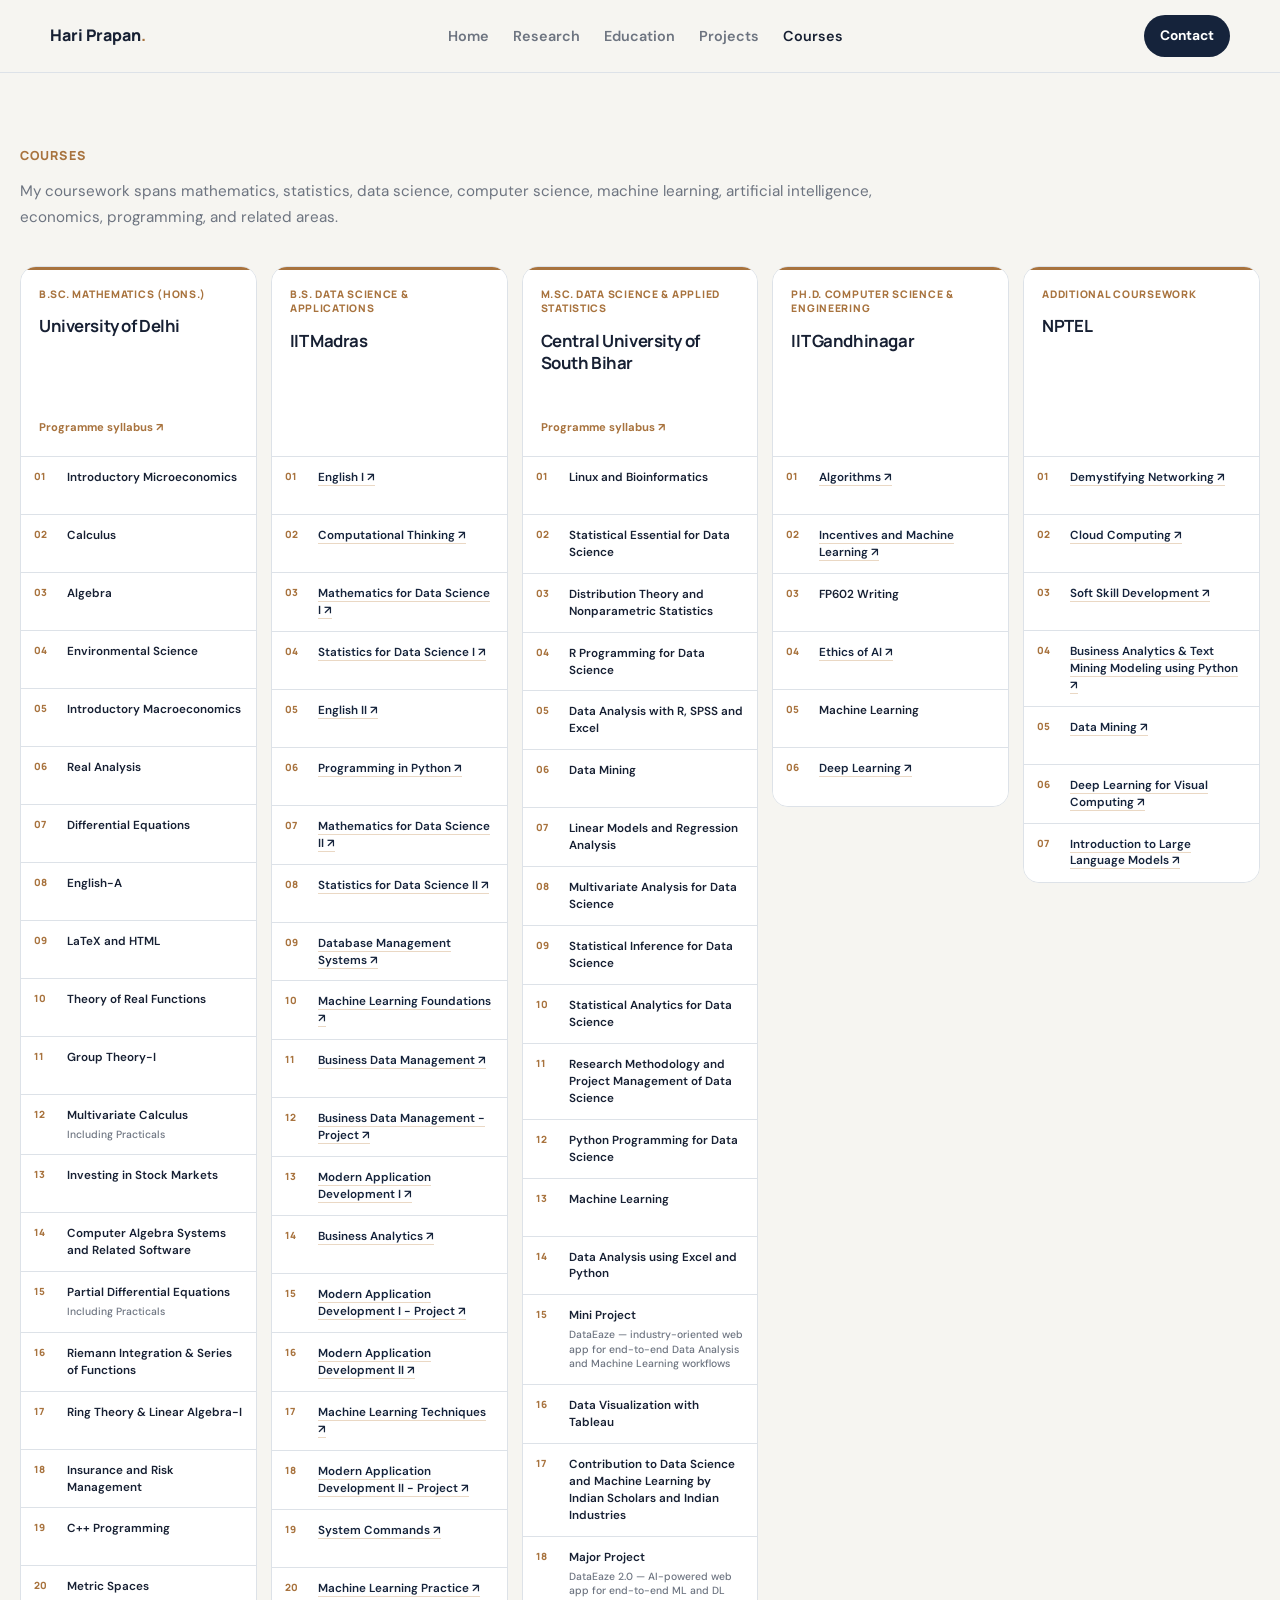
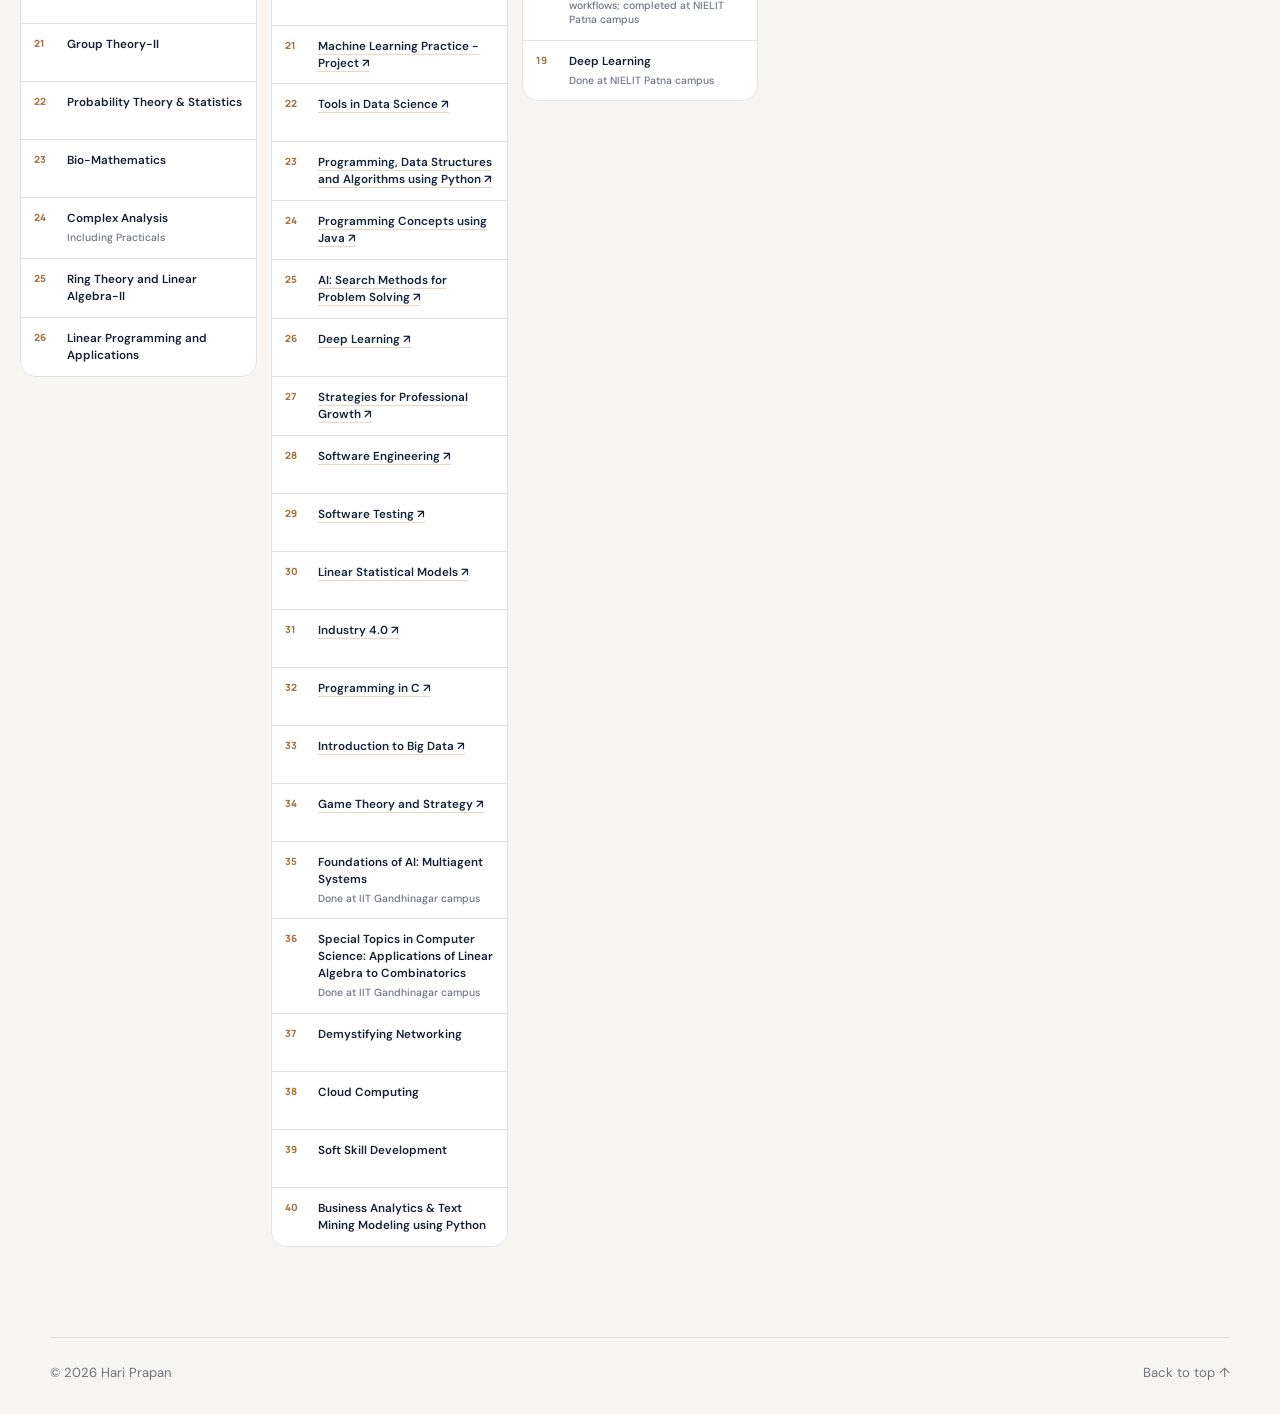
==== commit 1250c38f: "Update index.html" ====
--- a/courses/index.html
+++ b/courses/index.html
@@ -110,7 +110,7 @@
          PAGE HEADER
          ===================================================== -->
 
-    <section class="page-hero">
+    <!-- <section class="page-hero">
 
       <div class="container">
 
@@ -131,7 +131,7 @@
 
       </div>
 
-    </section>
+    </section> -->
 
 
 
@@ -143,7 +143,9 @@
 
       <div class="container">
 
-
+        <p class="eyebrow">
+          Courses
+        </p>
         <div class="courses-intro">
 
           My coursework spans mathematics, statistics,
@@ -179,11 +181,7 @@
                 University of Delhi
               </h2>
 
-              <p>
-                Mathematics with electives in economics,
-                computing, finance, and related areas.
-              </p>
-
+           
               <a
                 href="https://www.du.ac.in/du/uploads/Syllabus_2015/B.Sc.%20Hons.%20Mathematics.pdf"
                 target="_blank"
@@ -438,11 +436,6 @@
                 IIT Madras
               </h2>
 
-              <p>
-                Data science, programming, statistics,
-                machine learning, AI, and software systems.
-              </p>
-
             </div>
 
 
@@ -867,17 +860,13 @@
                 Central University of South Bihar
               </h2>
 
-              <p>
-                Statistics, programming, machine learning,
-                data analytics, visualization, and projects.
-              </p>
-
+             
               <a
                 href="https://drive.google.com/file/d/19TAhWLrG_JNBDaGO9FpudmZwVKHtLG9r/view?usp=drive_link"
                 target="_blank"
                 rel="noreferrer"
               >
-                Programme document ↗
+                Programme syllabus ↗
               </a>
 
             </div>
@@ -1083,11 +1072,11 @@
                 IIT Gandhinagar
               </h2>
 
-              <p>
+              <!-- <p>
                 Doctoral coursework in algorithms,
                 machine learning, incentives, AI ethics,
                 and deep learning.
-              </p>
+              </p> -->
 
             </div>
 
@@ -1224,11 +1213,7 @@
                 NPTEL
               </h2>
 
-              <p>
-                Selected courses completed through the
-                National Programme on Technology Enhanced Learning.
-              </p>
-
+            
             </div>
 
 
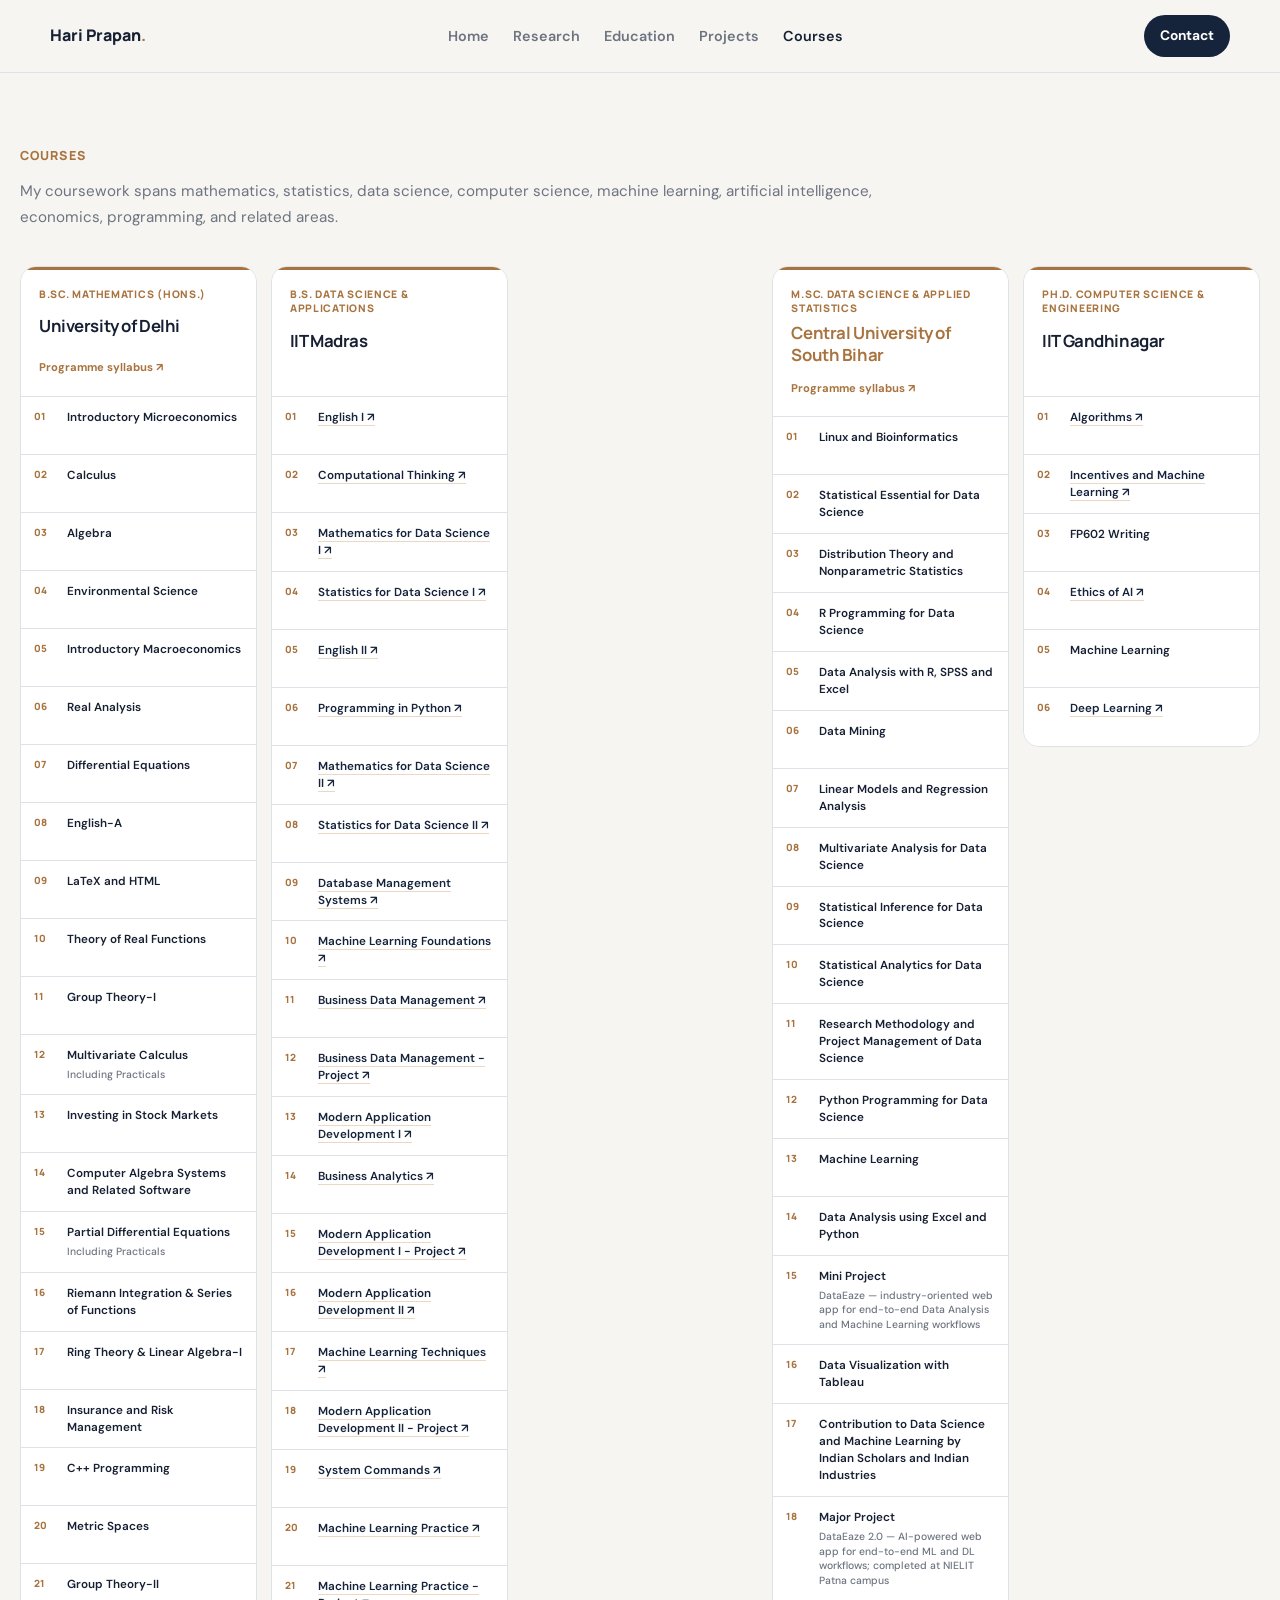
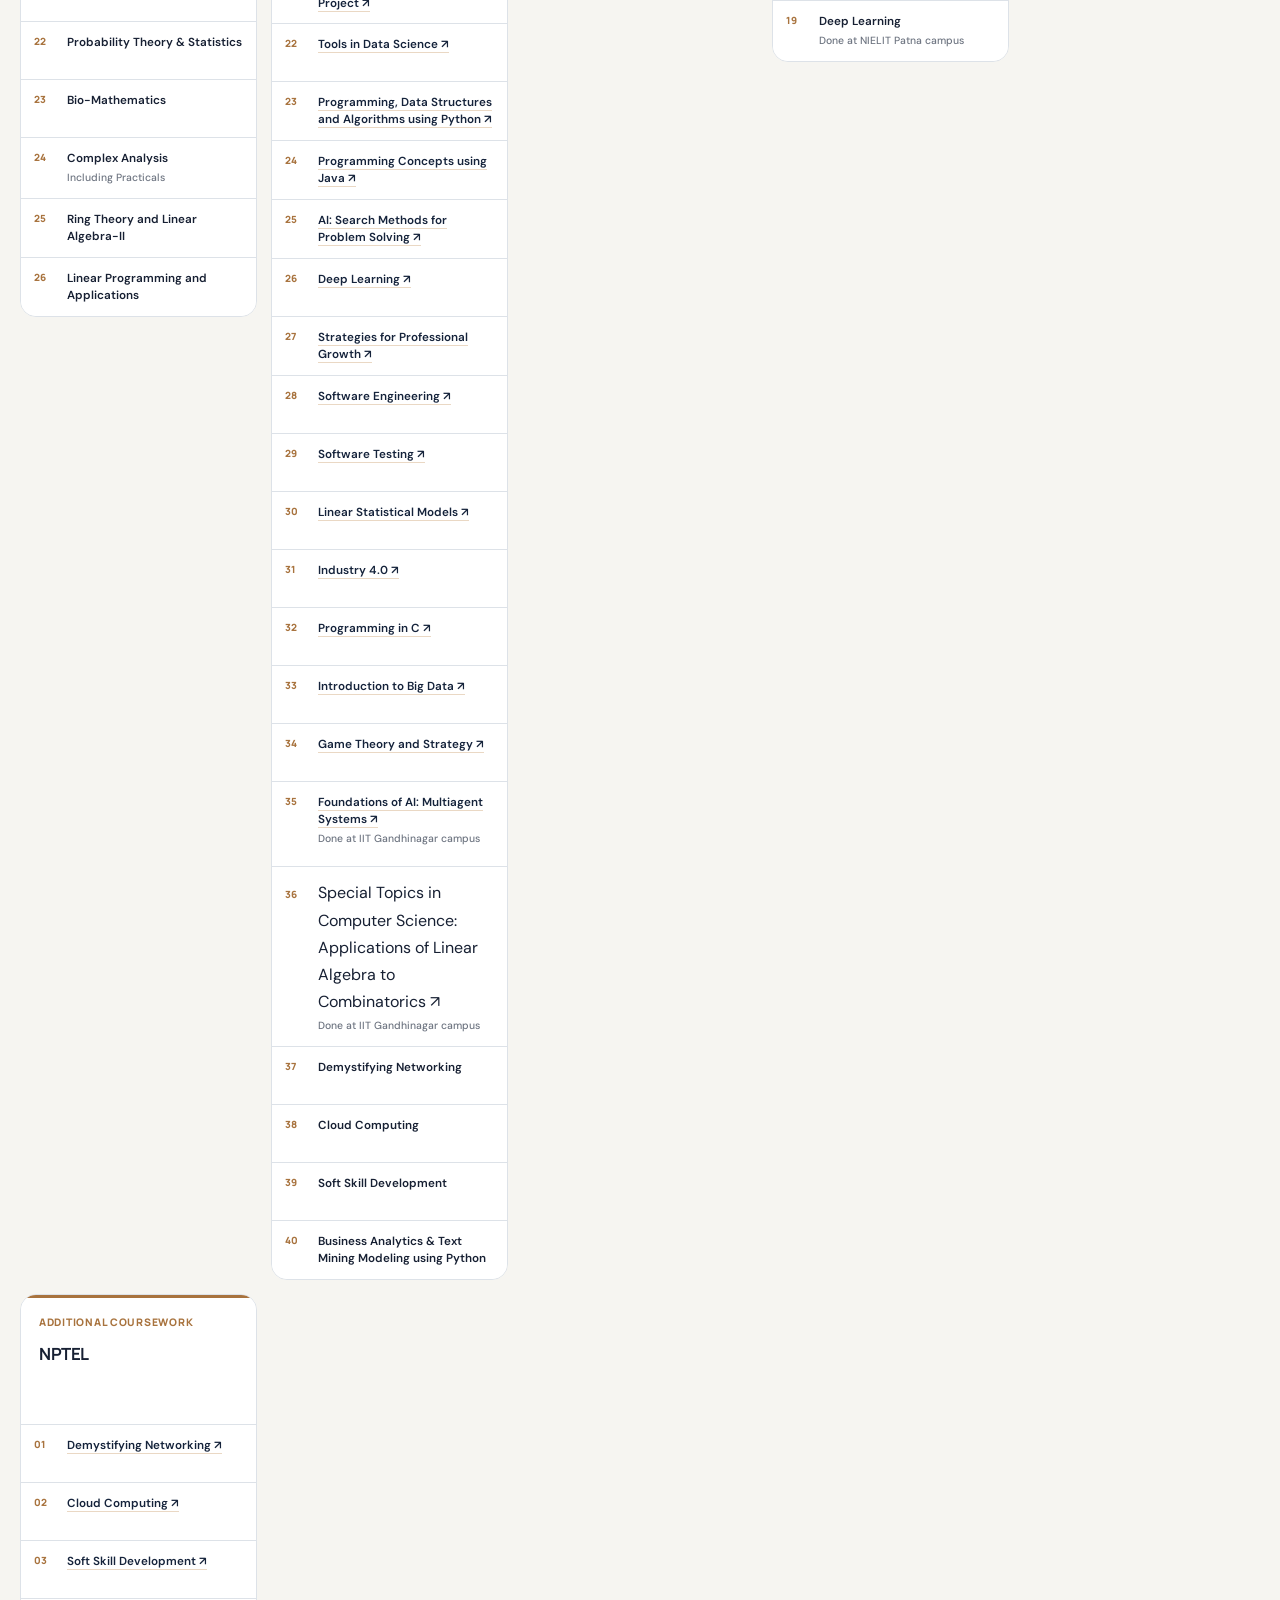
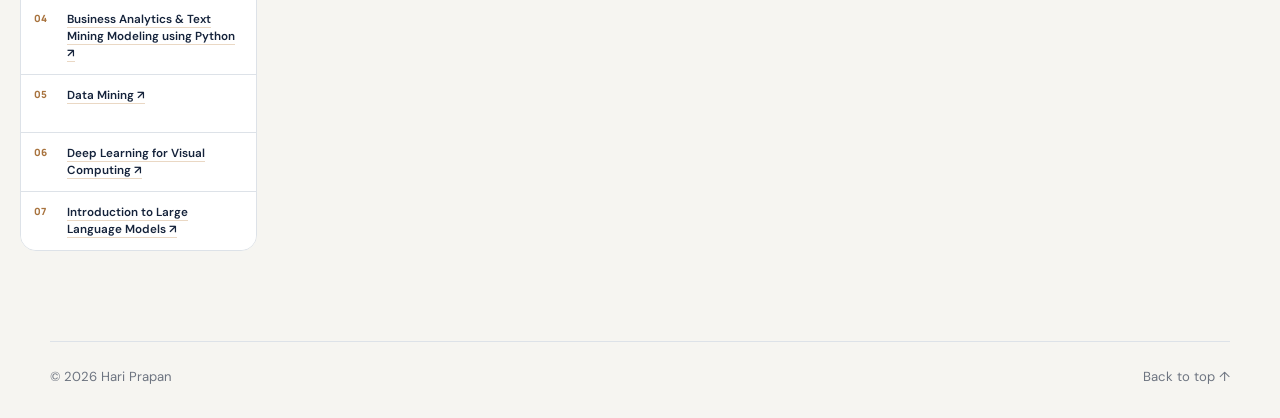
==== commit a42534d8: "Update index.html" ====
--- a/courses/index.html
+++ b/courses/index.html
@@ -785,7 +785,8 @@
               <div class="course-item">
                 <span class="course-index">35</span>
                 <span class="course-name">
-                  Foundations of AI: Multiagent Systems
+                   <a href="https://sites.google.com/iitgn.ac.in/mas/home" target="_blank">
+                  Foundations of AI: Multiagent Systems ↗
                   <span class="course-note">
                     Done at IIT Gandhinagar campus
                   </span>
@@ -796,8 +797,9 @@
               <div class="course-item">
                 <span class="course-index">36</span>
                 <span class="course-name">
+                  <a href="https://www.neeldhara.com/courses/2024/02-linalg/" target="_blank">
                   Special Topics in Computer Science:
-                  Applications of Linear Algebra to Combinatorics
+                  Applications of Linear Algebra to Combinatorics ↗
                   <span class="course-note">
                     Done at IIT Gandhinagar campus
                   </span>
--- a/style.css
+++ b/style.css
@@ -674,7 +674,17 @@
 
   line-height: 1.45;
 }
-
+.compact-row p a {
+  color: var(--navy);
+  font-weight: 700;
+  border-bottom: 1px solid var(--accent-soft);
+  transition: color 0.2s ease, border-color 0.2s ease;
+}
+
+.compact-row p a:hover {
+  color: var(--accent);
+  border-color: var(--accent);
+}
 
 /* Footer inside teaching panel */
 
@@ -696,83 +706,176 @@
   color: var(--accent);
 }
 
-
-/* =========================================================
-   14. CONTACT
+/* =========================================================
+   14. CONTACT — LIGHT THEME
    ========================================================= */
 
 .contact-section {
-  padding: 88px 0 70px;
-}
+  padding: 70px 0 60px;
+
+  background: var(--bg);
+}
+
+
+/* Main contact container */
 
 .contact-panel {
   display: grid;
 
   grid-template-columns:
-    1fr
-    420px;
+    1fr 420px;
 
   gap: 60px;
 
-  padding: 52px;
-
-  border-radius: 30px;
-
-  background: var(--navy);
-}
-
-.contact-panel h2 {
-  color: #ffffff;
-}
+  padding: 42px;
+
+  border: 1px solid var(--line);
+
+  border-radius: 24px;
+
+  background: var(--surface);
+
+  box-shadow:
+    0 8px 24px
+    rgba(18, 28, 45, 0.04);
+}
+
+
+/* Contact heading */
+
+.contact-panel h2,
+.contact-panel h3 {
+  margin-bottom: 12px;
+
+  color: var(--ink);
+}
+
+
+/* Description */
 
 .contact-copy {
-  color: rgba(
-    255,
-    255,
-    255,
-    0.7
-  );
-}
+  max-width: 620px;
+
+  margin-bottom: 0;
+
+  color: var(--muted);
+
+  font-size: 0.92rem;
+
+  line-height: 1.7;
+}
+
+
+/* =========================================================
+   CONTACT LINKS
+   ========================================================= */
 
 .contact-links {
   display: grid;
 
-  gap: 10px;
-}
+  gap: 9px;
+}
+
 
 .contact-links a {
   display: flex;
 
+  align-items: center;
+
   justify-content: space-between;
 
   gap: 14px;
 
-  padding: 15px 17px;
-
-  border: 1px solid
-    rgba(255, 255, 255, 0.14);
+  padding: 13px 15px;
+
+  border: 1px solid var(--line);
 
   border-radius: 12px;
 
-  color: #ffffff;
-}
+  background: var(--bg);
+
+  color: var(--ink);
+
+  transition:
+    background 0.2s ease,
+    border-color 0.2s ease,
+    transform 0.2s ease;
+}
+
+
+/* Hover */
+
+.contact-links a:hover {
+  background: var(--soft);
+
+  border-color: #c8ced6;
+
+  transform: translateY(-1px);
+}
+
+
+/* Small label */
 
 .contact-links span {
-  color: rgba(
-    255,
-    255,
-    255,
-    0.55
-  );
-
-  font-size: 0.78rem;
-}
+  color: var(--muted);
+
+  font-size: 0.74rem;
+
+  font-weight: 600;
+}
+
+
+/* Actual address / link */
 
 .contact-links strong {
-  font-size: 0.84rem;
-}
-
-
+  color: var(--navy);
+
+  font-size: 0.82rem;
+
+  font-weight: 700;
+}
+
+
+/* =========================================================
+   MOBILE
+   ========================================================= */
+
+@media (max-width: 840px) {
+
+  .contact-panel {
+    grid-template-columns: 1fr;
+
+    gap: 30px;
+
+    padding: 32px;
+  }
+
+}
+
+
+@media (max-width: 600px) {
+
+  .contact-section {
+    padding: 55px 0;
+  }
+
+
+  .contact-panel {
+    padding: 24px 20px;
+
+    border-radius: 18px;
+  }
+
+
+  .contact-links a {
+    align-items: flex-start;
+
+    flex-direction: column;
+
+    gap: 3px;
+  }
+
+}
 /* =========================================================
    15. FOOTER
    ========================================================= */
@@ -1707,7 +1810,7 @@
    ========================================================= */
 
 .course-group-head {
-  min-height: 190px;
+  min-height: 130px;
 
   display: flex;
 
@@ -2059,3 +2162,204 @@
   }
 
 }
+
+/* =========================================================
+   CONTACT NAV BUTTON
+   ========================================================= */
+
+button.nav-cta {
+  border: 0;
+
+  font-family: var(--body);
+
+  cursor: pointer;
+}
+
+
+/* =========================================================
+   CONTACT MODAL
+   ========================================================= */
+
+.contact-modal {
+  position: fixed;
+
+  inset: 0;
+
+  z-index: 1000;
+
+  display: flex;
+
+  align-items: center;
+
+  justify-content: center;
+
+  padding: 24px;
+
+  opacity: 0;
+
+  visibility: hidden;
+
+  pointer-events: none;
+
+  transition:
+    opacity 0.25s ease,
+    visibility 0.25s ease;
+}
+
+
+.contact-modal.open {
+  opacity: 1;
+
+  visibility: visible;
+
+  pointer-events: auto;
+}
+
+
+/* Dark blurred background */
+
+.contact-modal-backdrop {
+  position: absolute;
+
+  inset: 0;
+
+  background:
+    rgba(12, 20, 34, 0.55);
+
+  backdrop-filter: blur(6px);
+}
+
+
+/* =========================================================
+   POPUP CARD
+   ========================================================= */
+
+.contact-modal-card {
+  position: relative;
+
+  z-index: 2;
+
+  width: min(
+    520px,
+    100%
+  );
+
+  max-height: calc(100vh - 48px);
+
+  overflow-y: auto;
+
+  padding: 34px;
+
+  border:
+    1px solid
+    rgba(255, 255, 255, 0.15);
+
+  border-radius: 24px;
+
+  background: var(--surface);
+
+  box-shadow:
+    0 30px 80px
+    rgba(10, 20, 35, 0.25);
+
+  transform:
+    translateY(16px)
+    scale(0.98);
+
+  transition:
+    transform 0.25s ease;
+}
+
+
+.contact-modal.open
+.contact-modal-card {
+  transform:
+    translateY(0)
+    scale(1);
+}
+
+
+/* =========================================================
+   CLOSE BUTTON
+   ========================================================= */
+
+.contact-modal-close {
+  position: absolute;
+
+  top: 17px;
+
+  right: 18px;
+
+  width: 34px;
+
+  height: 34px;
+
+  display: flex;
+
+  align-items: center;
+
+  justify-content: center;
+
+  padding: 0;
+
+  border: 1px solid var(--line);
+
+  border-radius: 50%;
+
+  background: var(--soft);
+
+  color: var(--muted);
+
+  font-family: var(--body);
+
+  font-size: 1.4rem;
+
+  line-height: 1;
+
+  cursor: pointer;
+
+  transition:
+    background 0.2s ease,
+    color 0.2s ease;
+}
+
+
+.contact-modal-close:hover {
+  background: var(--navy);
+
+  color: #ffffff;
+}
+
+
+/* =========================================================
+   MODAL TITLE
+   ========================================================= */
+
+.contact-modal-card
+.section-index {
+  margin: 0 0 8px;
+}
+
+
+.contact-modal-card h2 {
+  margin: 0 0 10px;
+
+  font-size: 2rem;
+
+  line-height: 1.2;
+
+  letter-spacing: -0.04em;
+}
+
+
+.contact-modal-intro {
+  max-width: 430px;
+
+  margin: 0 0 28px;
+
+  color: var(--muted);
+
+  font-size: 0.88rem;
+
+  line-height: 1.65;
+}
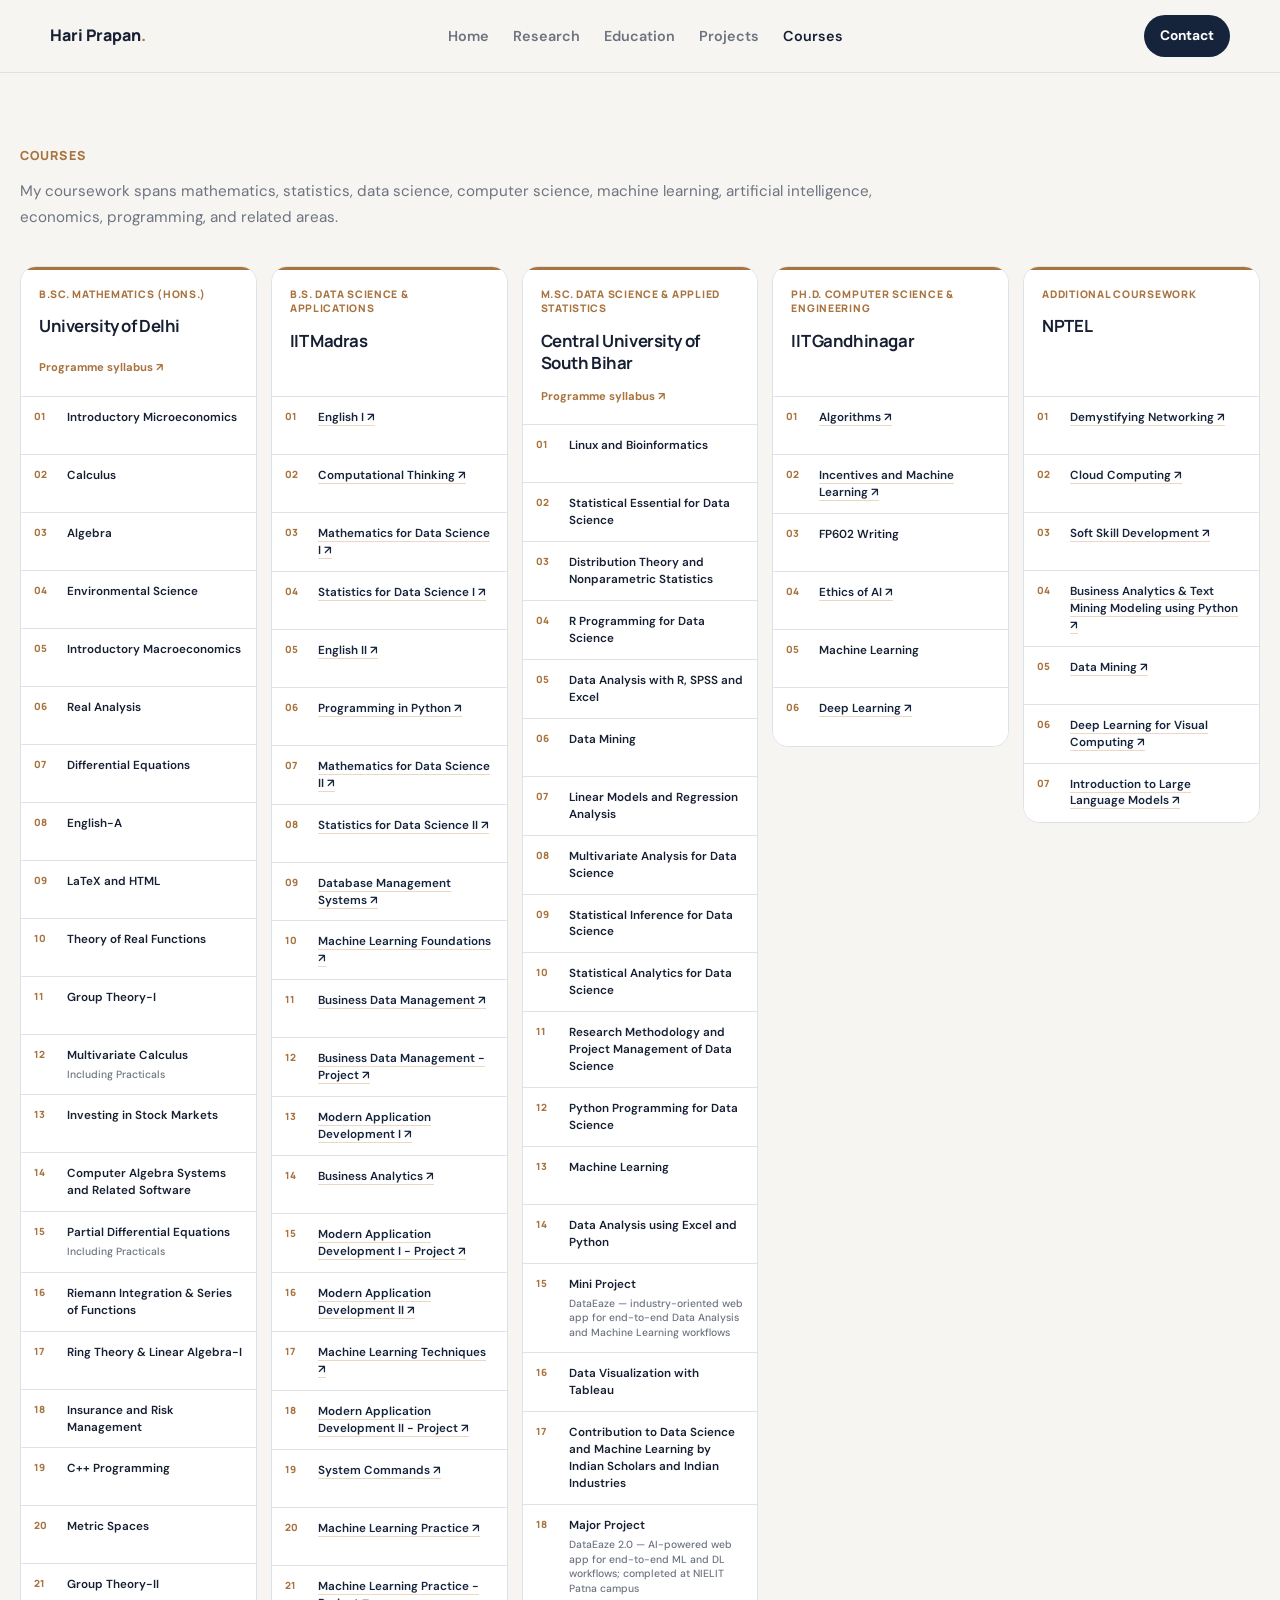
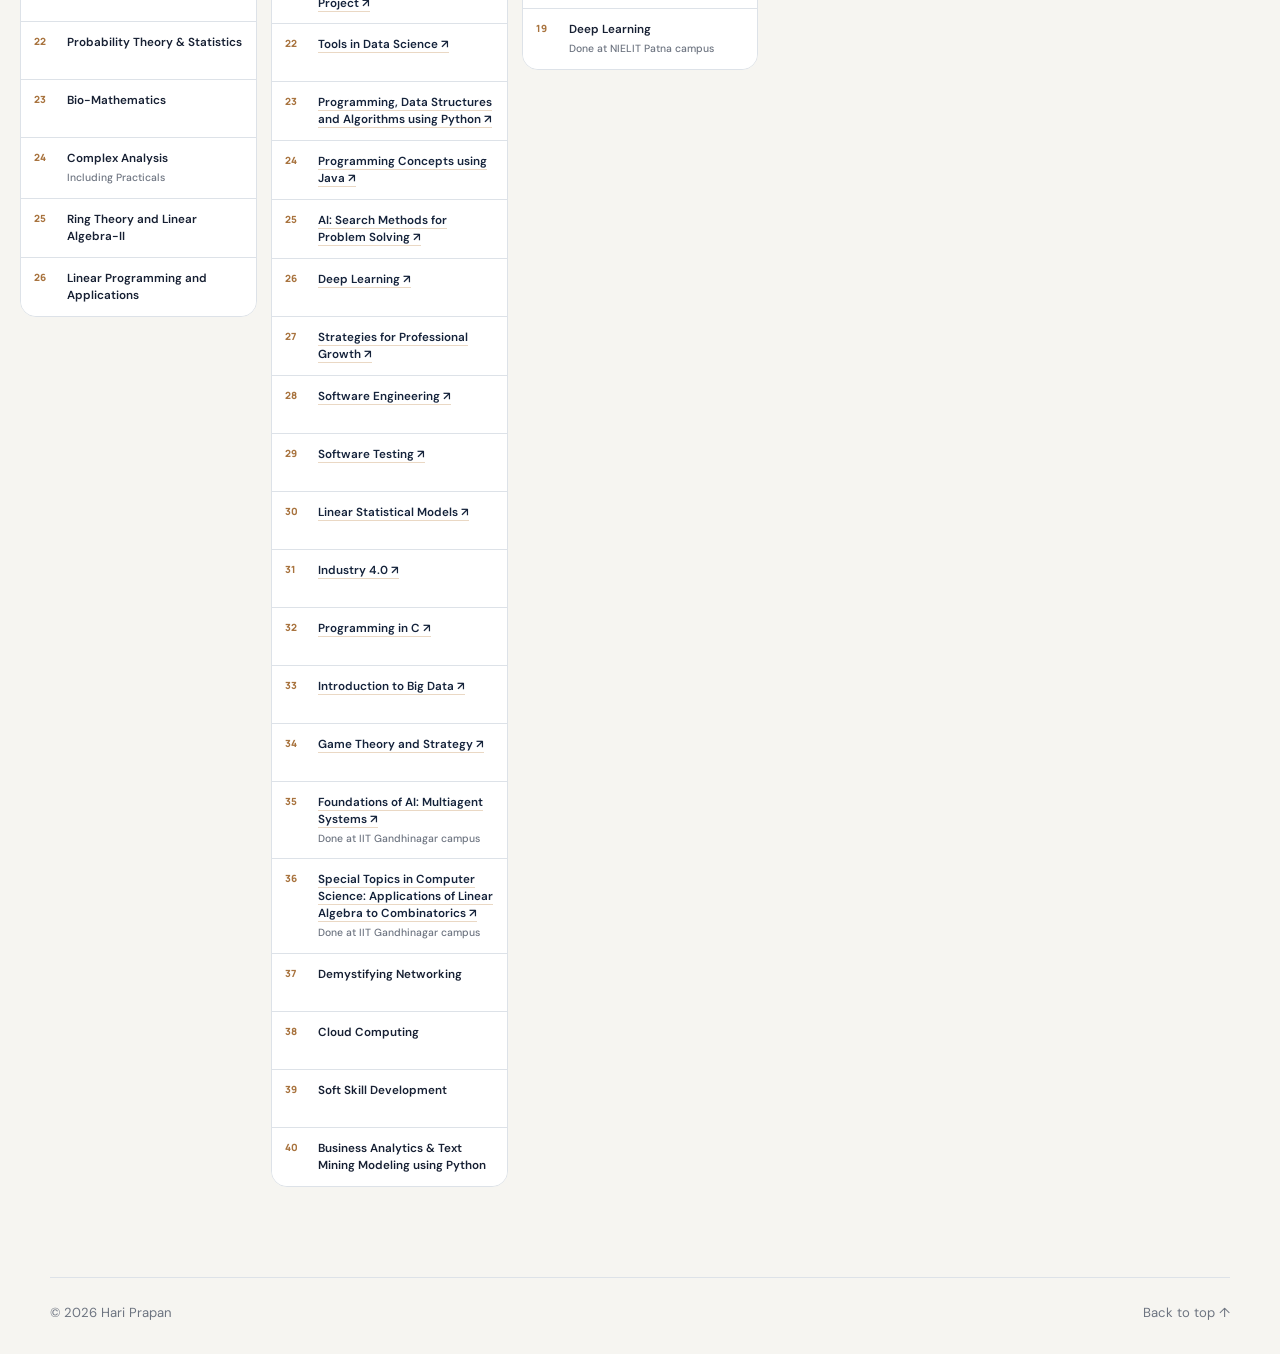
==== commit 4b2c3c8e: "Update index.html" ====
--- a/courses/index.html
+++ b/courses/index.html
@@ -786,7 +786,7 @@
                 <span class="course-index">35</span>
                 <span class="course-name">
                    <a href="https://sites.google.com/iitgn.ac.in/mas/home" target="_blank">
-                  Foundations of AI: Multiagent Systems ↗
+                  Foundations of AI: Multiagent Systems ↗ </a>
                   <span class="course-note">
                     Done at IIT Gandhinagar campus
                   </span>
@@ -799,7 +799,7 @@
                 <span class="course-name">
                   <a href="https://www.neeldhara.com/courses/2024/02-linalg/" target="_blank">
                   Special Topics in Computer Science:
-                  Applications of Linear Algebra to Combinatorics ↗
+                  Applications of Linear Algebra to Combinatorics ↗ </a>
                   <span class="course-note">
                     Done at IIT Gandhinagar campus
                   </span>
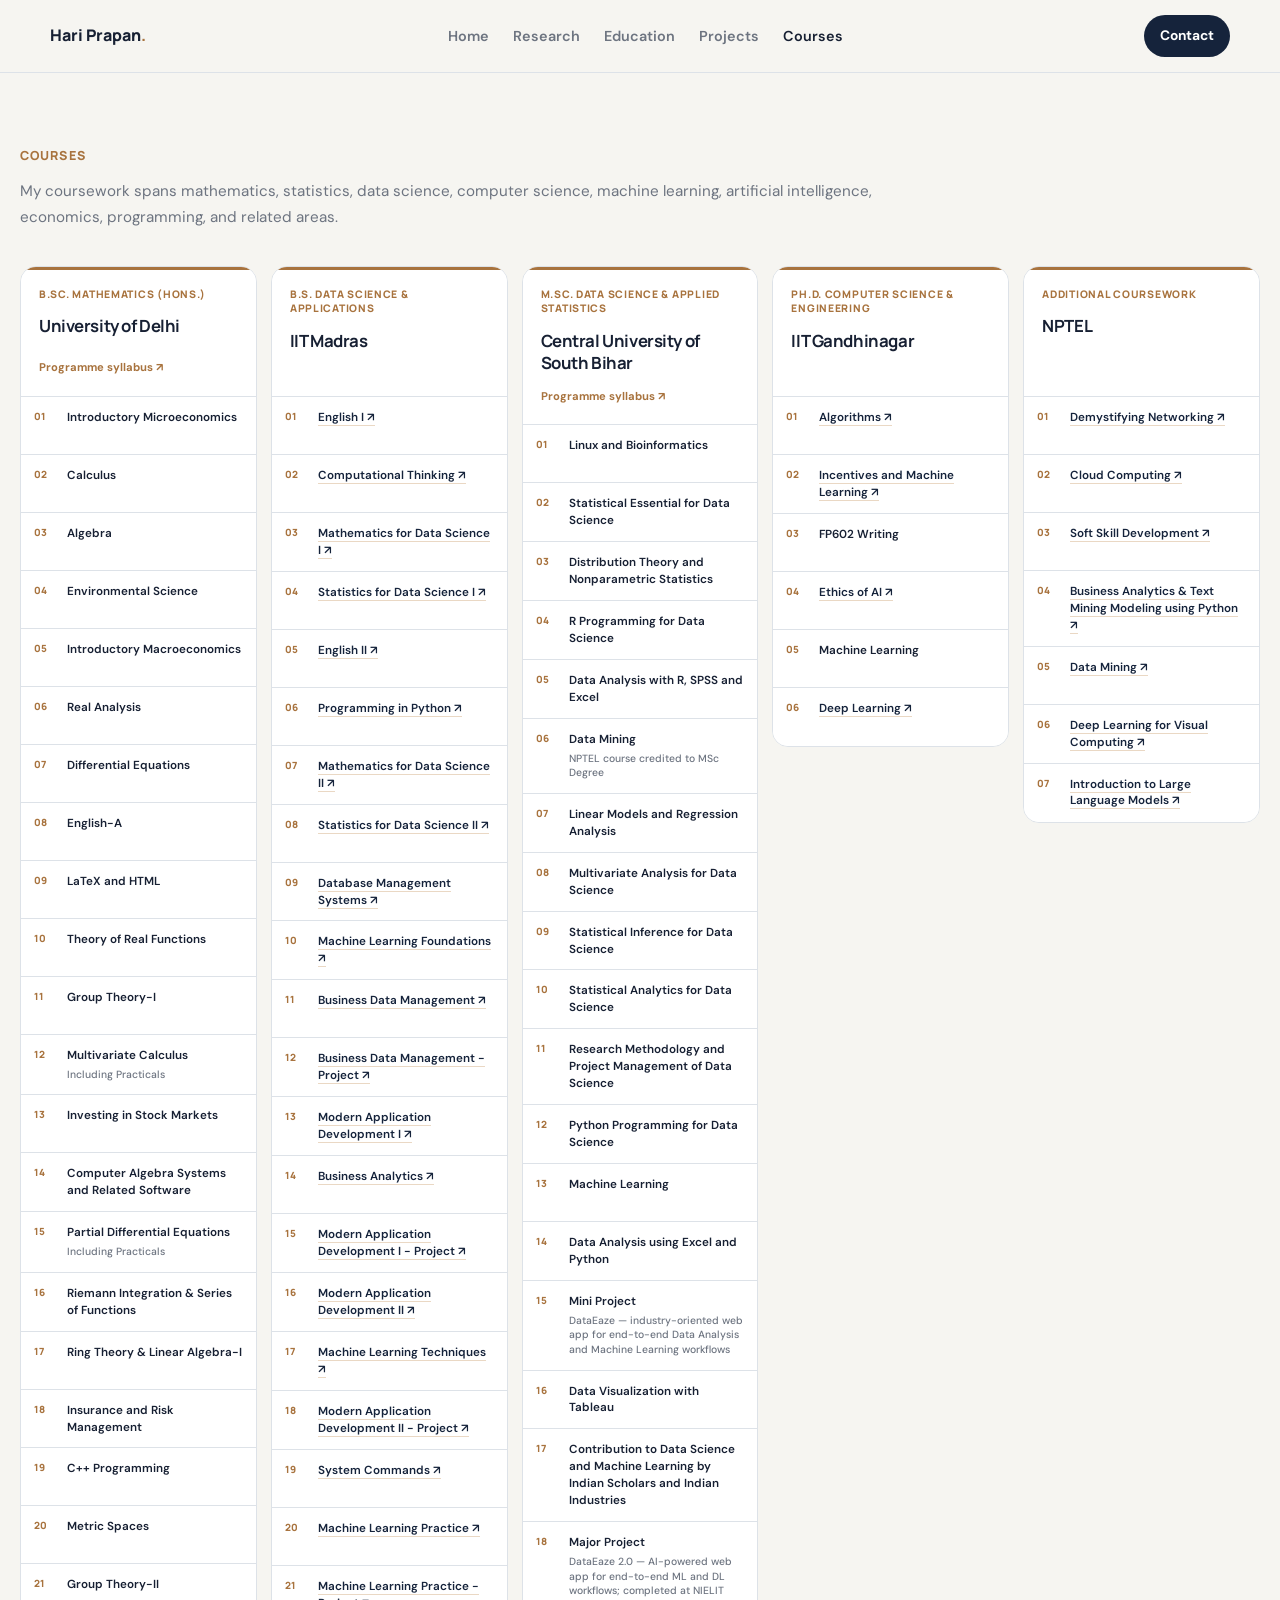
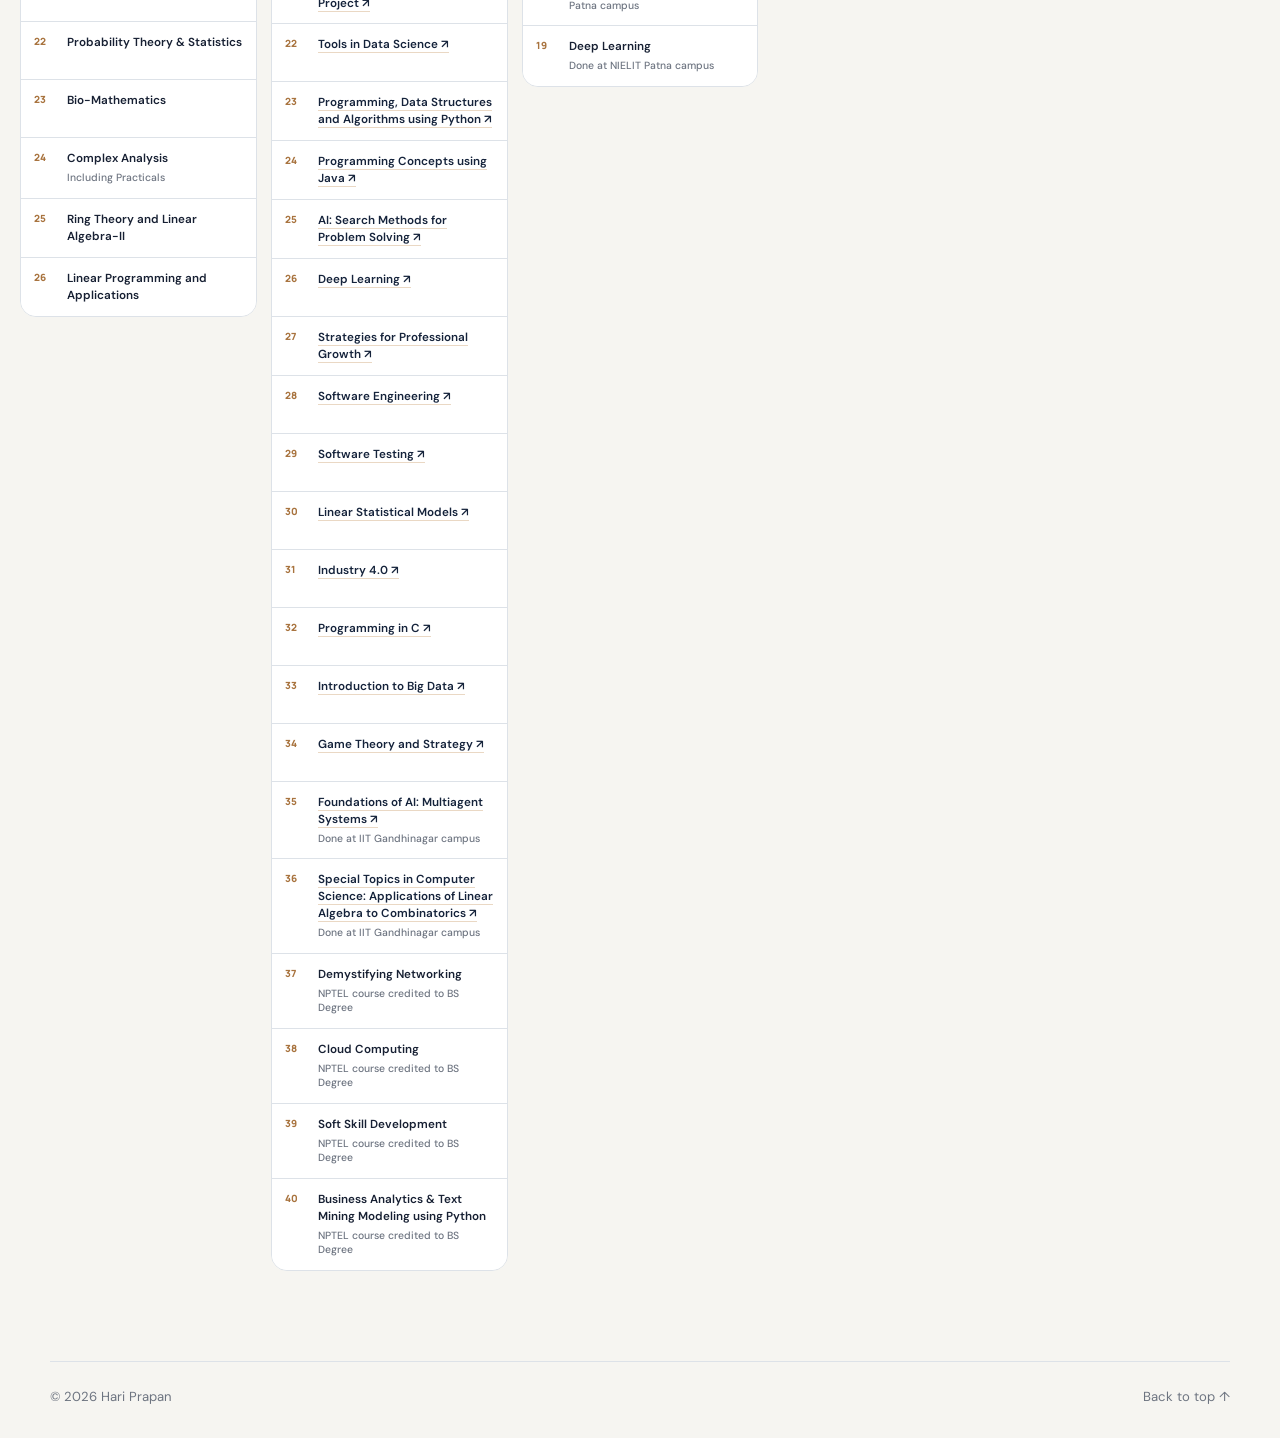
==== commit 904ef221: "Update index.html" ====
--- a/courses/index.html
+++ b/courses/index.html
@@ -811,6 +811,9 @@
                 <span class="course-index">37</span>
                 <span class="course-name">
                   Demystifying Networking
+                   <span class="course-note">
+                   NPTEL course credited to BS Degree
+                  </span>
                 </span>
               </div>
 
@@ -819,6 +822,9 @@
                 <span class="course-index">38</span>
                 <span class="course-name">
                   Cloud Computing
+                   <span class="course-note">
+                   NPTEL course credited to BS Degree
+                  </span>
                 </span>
               </div>
 
@@ -827,6 +833,9 @@
                 <span class="course-index">39</span>
                 <span class="course-name">
                   Soft Skill Development
+                   <span class="course-note">
+                   NPTEL course credited to BS Degree
+                  </span>
                 </span>
               </div>
 
@@ -835,6 +844,9 @@
                 <span class="course-index">40</span>
                 <span class="course-name">
                   Business Analytics &amp; Text Mining Modeling using Python
+                   <span class="course-note">
+                   NPTEL course credited to BS Degree
+                  </span>
                 </span>
               </div>
 
@@ -921,6 +933,9 @@
                 <span class="course-index">06</span>
                 <span class="course-name">
                   Data Mining
+                   <span class="course-note">
+                   NPTEL course credited to MSc Degree
+                  </span>
                 </span>
               </div>
 
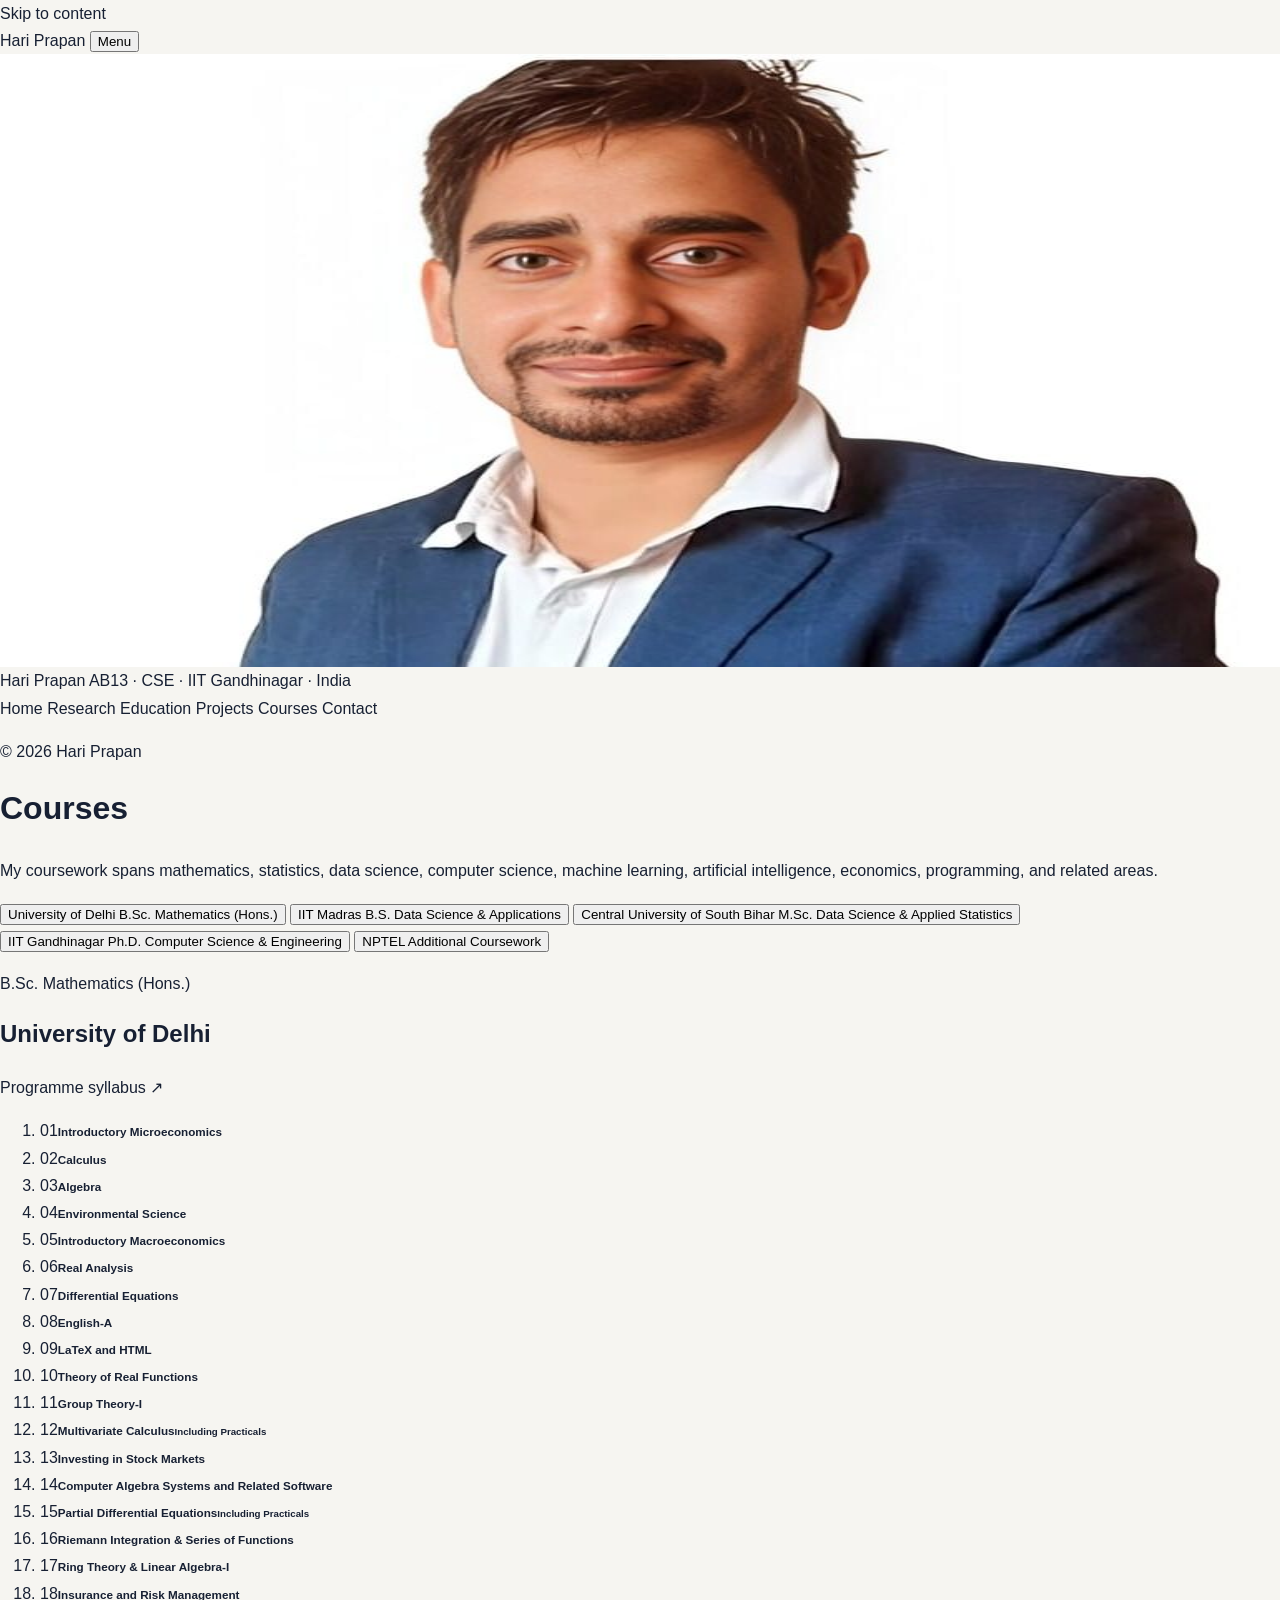
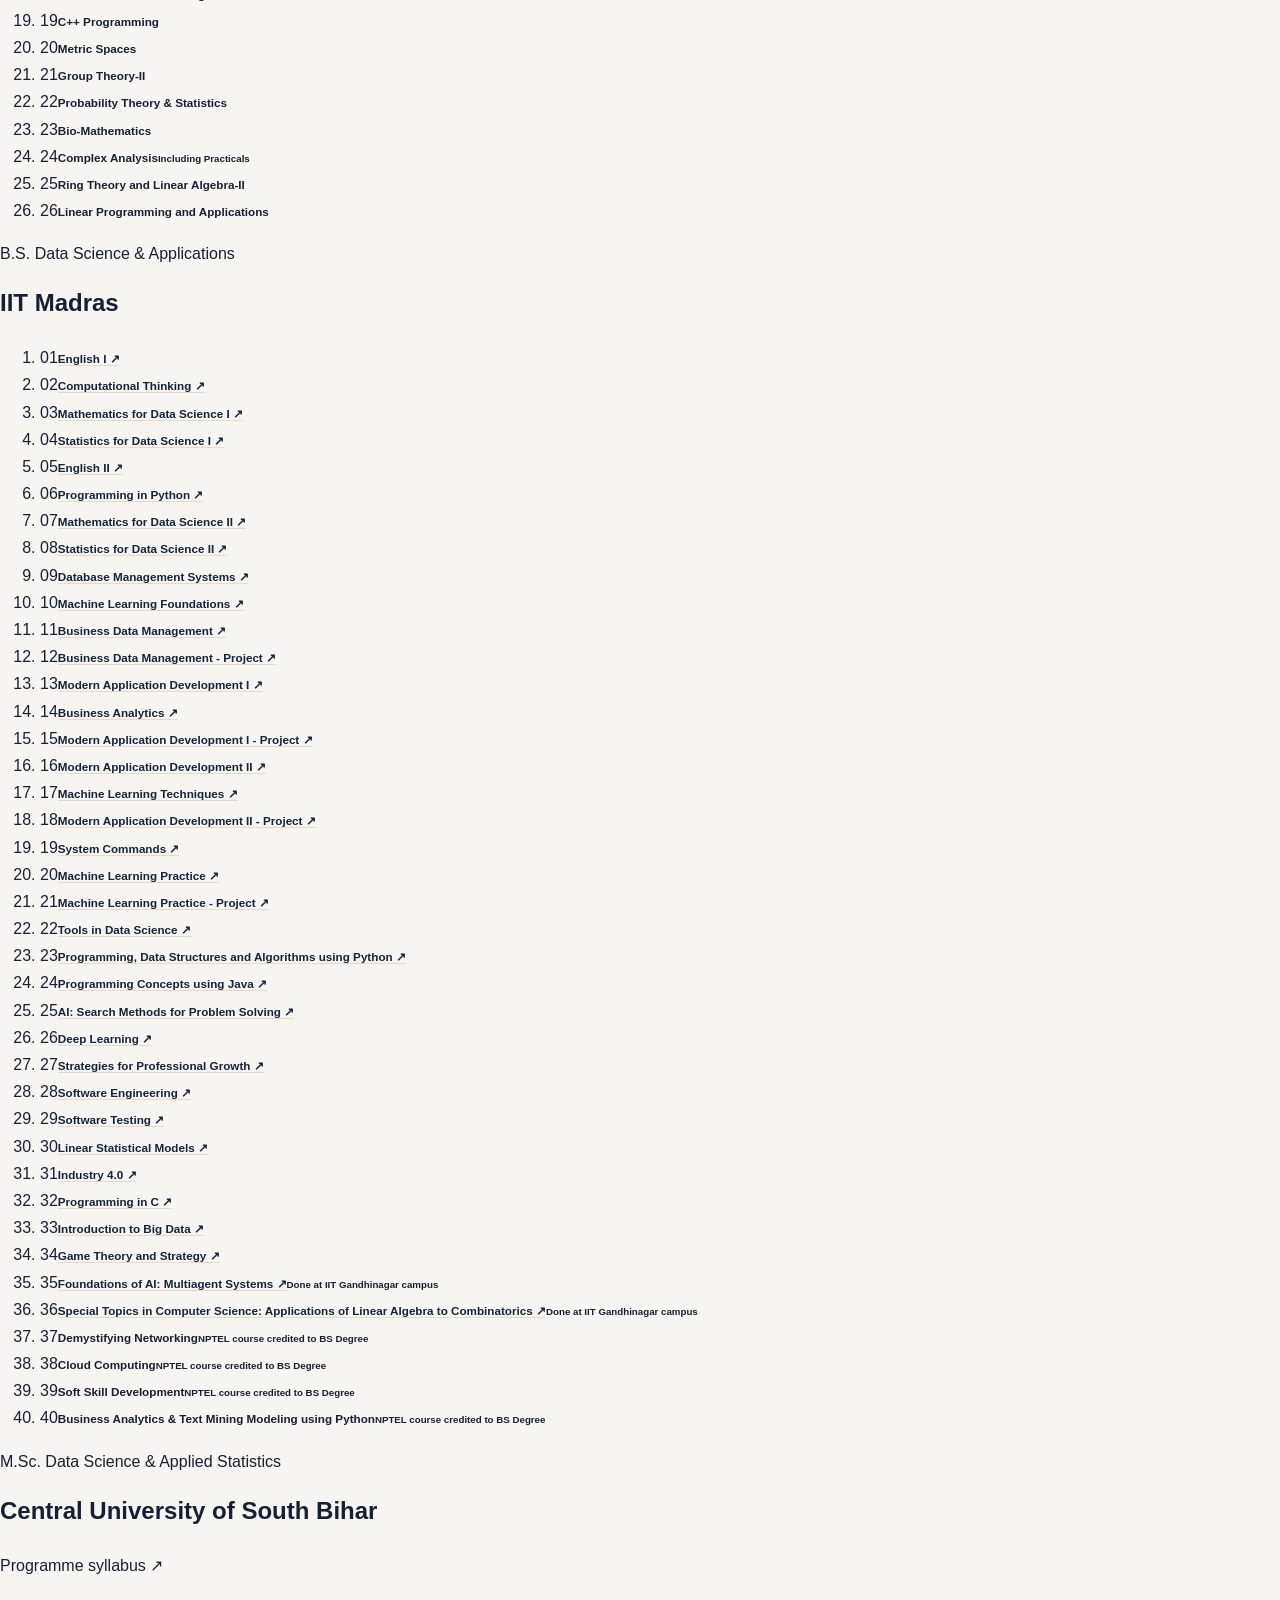
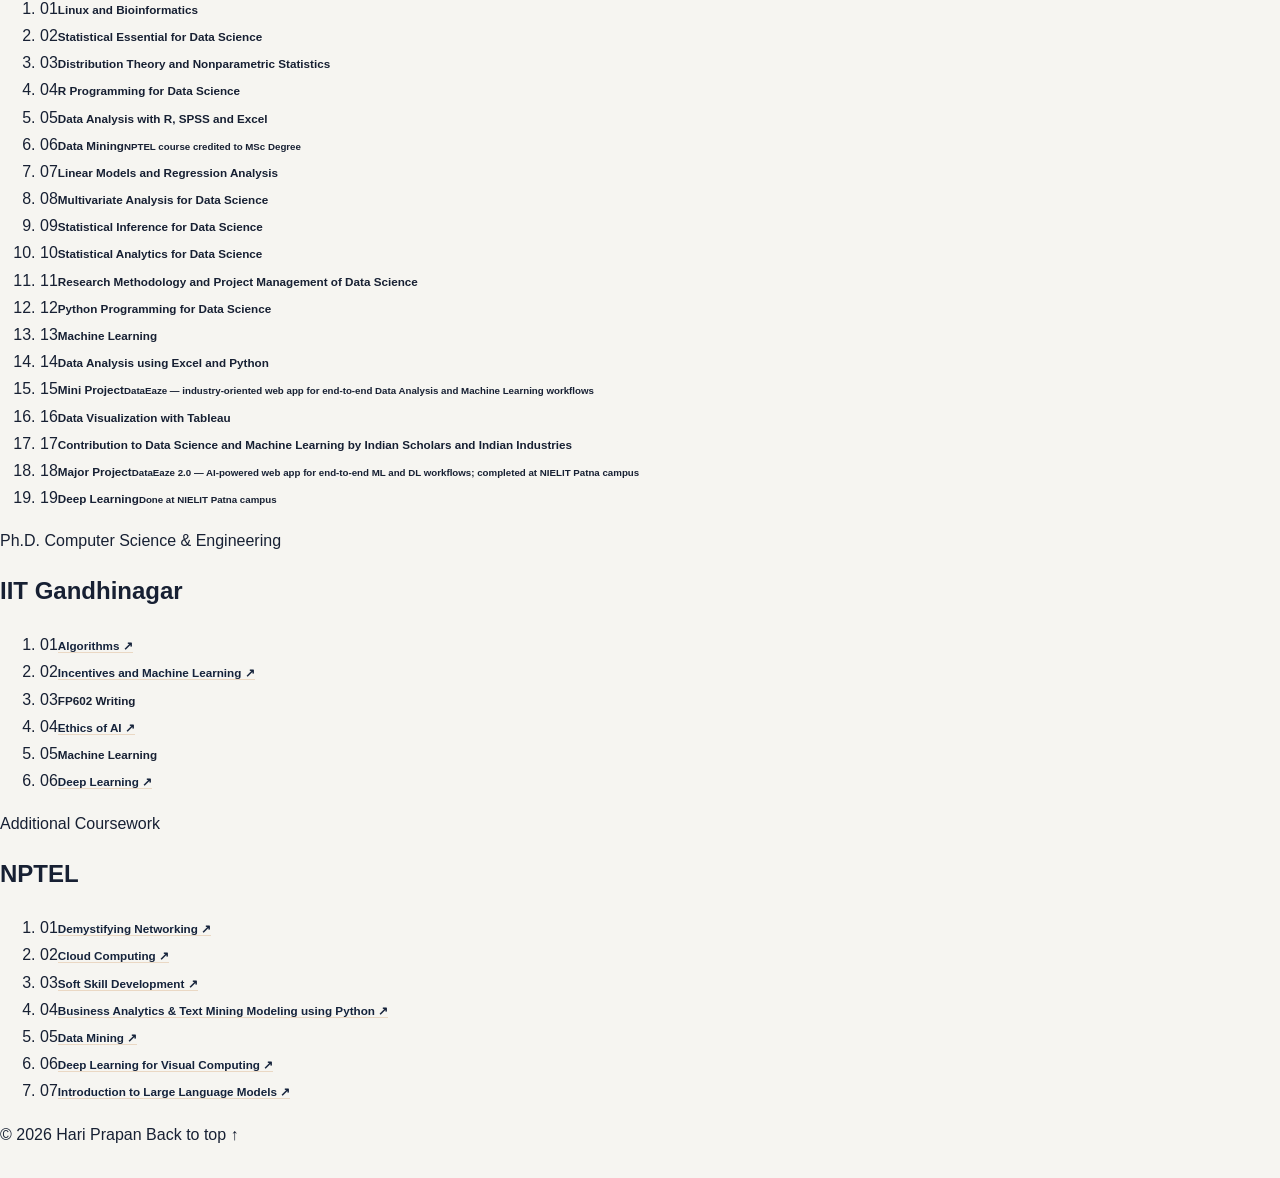
==== commit 2be1f339: "Add files via upload" ====
--- a/courses/index.html
+++ b/courses/index.html
@@ -1,1419 +1,237 @@
 <!DOCTYPE html>
 <html lang="en">
-
 <head>
   <meta charset="UTF-8">
-
-  <meta
-    name="viewport"
-    content="width=device-width, initial-scale=1.0"
-  >
-
-  <meta
-    name="description"
-    content="Academic coursework completed by Hari Prapan."
-  >
-
-  <title>
-    Courses | Hari Prapan
-  </title>
-
-
-  <link
-    rel="preconnect"
-    href="https://fonts.googleapis.com"
-  >
-
-  <link
-    rel="preconnect"
-    href="https://fonts.gstatic.com"
-    crossorigin
-  >
-
-  <link
-    href="https://fonts.googleapis.com/css2?family=DM+Sans:wght@400;500;600;700&family=Manrope:wght@500;600;700;800&display=swap"
-    rel="stylesheet"
-  >
-
-  <link
-    rel="stylesheet"
-    href="../style.css"
-  >
-
+  <meta name="viewport" content="width=device-width, initial-scale=1">
+  <meta name="description" content="Academic coursework completed by Hari Prapan.">
+  <meta name="theme-color" content="#141c3a">
+  <title>Courses | Hari Prapan</title>
+  <link rel="preconnect" href="https://fonts.googleapis.com">
+  <link rel="preconnect" href="https://fonts.gstatic.com" crossorigin>
+  <link rel="stylesheet" href="https://fonts.googleapis.com/css2?family=IBM+Plex+Sans:wght@400;500;600&family=Source+Serif+4:opsz,wght@8..60,400;8..60,500;8..60,600&display=swap">
+  <link rel="stylesheet" href="../style.css">
+  <script>document.documentElement.classList.add("js")</script>
+  <script src="../script.js" defer></script>
 </head>
-
-
 <body>
-
-
-  <!-- =====================================================
-       NAVIGATION
-       ===================================================== -->
-
-  <header class="site-header">
-
-    <div class="nav-shell">
-
-      <a
-        class="brand"
-        href="../index.html"
-      >
-        Hari Prapan<span>.</span>
-      </a>
-
-
-      <nav class="nav-links">
-
-        <a href="../index.html">
-          Home
-        </a>
-
-        <a href="../research/">
-          Research
-        </a>
-
-        <a href="../education/">
-          Education
-        </a>
-
-        <a href="../projects/">
-          Projects
-        </a>
-
-        <a
-          class="active"
-          href="../courses/"
-        >
-          Courses
-        </a>
-
-      </nav>
-
-
-      <a
-        class="nav-cta"
-        href="../index.html#contact"
-      >
-        Contact
-      </a>
-
+  <a class="skip-link" href="#main">Skip to content</a>
+
+  <!-- ===== Phone / tablet top bar ===== -->
+  <header class="topbar">
+    <a class="topbar-name" href="../index.html">Hari Prapan</a>
+    <button class="menu-button" type="button" aria-expanded="false" aria-controls="site-nav">
+      <span class="menu-lines" aria-hidden="true"></span>
+      <span class="menu-label">Menu</span>
+    </button>
+  </header>
+
+  <!-- ===== Sidebar: profile + navigation ===== -->
+  <aside class="sidebar" id="site-nav">
+    <a class="sidebar-profile" href="../index.html">
+      <img src="../images/profile.jpg" alt="Hari Prapan" width="770" height="613">
+      <span class="sidebar-name">Hari Prapan</span>
+      <span class="sidebar-location">AB13 · CSE · IIT Gandhinagar · India</span>
+    </a>
+    <nav class="sidebar-nav" aria-label="Main">
+        <a href="../index.html">Home</a>
+        <a href="../research/">Research</a>
+        <a href="../education/">Education</a>
+        <a href="../projects/">Projects</a>
+        <a href="../courses/" class="is-active" aria-current="page">Courses</a>
+        <a href="../index.html#contact">Contact</a>
+    </nav>
+    <p class="sidebar-foot">&copy; 2026 Hari Prapan</p>
+  </aside>
+  <div class="scrim" hidden></div>
+
+  <main id="main" class="wide">
+    <span id="top"></span>
+    <header class="page-head">
+      <h1>Courses</h1>
+      <p>My coursework spans mathematics, statistics, data science, computer science, machine learning, artificial intelligence, economics, programming, and related areas.</p>
+    </header>
+
+    <div class="course-tabs">
+      <div class="tab-list" role="tablist" aria-label="Institutions">
+        <button type="button" role="tab" id="tab-group-1" aria-controls="group-1" aria-selected="true">
+          <span class="tab-inst">University of Delhi</span>
+          <span class="tab-degree">B.Sc. Mathematics (Hons.)</span>
+        </button>
+        <button type="button" role="tab" id="tab-group-2" aria-controls="group-2" aria-selected="false" tabindex="-1">
+          <span class="tab-inst">IIT Madras</span>
+          <span class="tab-degree">B.S. Data Science &amp; Applications</span>
+        </button>
+        <button type="button" role="tab" id="tab-group-3" aria-controls="group-3" aria-selected="false" tabindex="-1">
+          <span class="tab-inst">Central University of South Bihar</span>
+          <span class="tab-degree">M.Sc. Data Science &amp; Applied Statistics</span>
+        </button>
+        <button type="button" role="tab" id="tab-group-4" aria-controls="group-4" aria-selected="false" tabindex="-1">
+          <span class="tab-inst">IIT Gandhinagar</span>
+          <span class="tab-degree">Ph.D. Computer Science &amp; Engineering</span>
+        </button>
+        <button type="button" role="tab" id="tab-group-5" aria-controls="group-5" aria-selected="false" tabindex="-1">
+          <span class="tab-inst">NPTEL</span>
+          <span class="tab-degree">Additional Coursework</span>
+        </button>
+      </div>
+      <div class="tab-panels">
+        <!-- ===== University of Delhi ===== -->
+        <section class="course-panel is-active" role="tabpanel" id="group-1" aria-labelledby="tab-group-1">
+          <header class="panel-head">
+            <p class="panel-degree">B.Sc. Mathematics (Hons.)</p>
+            <h2>University of Delhi</h2>
+            <a class="panel-link" href="https://www.du.ac.in/du/uploads/Syllabus_2015/B.Sc.%20Hons.%20Mathematics.pdf" target="_blank" rel="noreferrer">Programme syllabus ↗</a>
+          </header>
+          <ol class="course-list">
+            <li><span class="course-num">01</span><span class="course-name">Introductory Microeconomics</span></li>
+            <li><span class="course-num">02</span><span class="course-name">Calculus</span></li>
+            <li><span class="course-num">03</span><span class="course-name">Algebra</span></li>
+            <li><span class="course-num">04</span><span class="course-name">Environmental Science</span></li>
+            <li><span class="course-num">05</span><span class="course-name">Introductory Macroeconomics</span></li>
+            <li><span class="course-num">06</span><span class="course-name">Real Analysis</span></li>
+            <li><span class="course-num">07</span><span class="course-name">Differential Equations</span></li>
+            <li><span class="course-num">08</span><span class="course-name">English-A</span></li>
+            <li><span class="course-num">09</span><span class="course-name">LaTeX and HTML</span></li>
+            <li><span class="course-num">10</span><span class="course-name">Theory of Real Functions</span></li>
+            <li><span class="course-num">11</span><span class="course-name">Group Theory-I</span></li>
+            <li><span class="course-num">12</span><span class="course-name">Multivariate Calculus<small>Including Practicals</small></span></li>
+            <li><span class="course-num">13</span><span class="course-name">Investing in Stock Markets</span></li>
+            <li><span class="course-num">14</span><span class="course-name">Computer Algebra Systems and Related Software</span></li>
+            <li><span class="course-num">15</span><span class="course-name">Partial Differential Equations<small>Including Practicals</small></span></li>
+            <li><span class="course-num">16</span><span class="course-name">Riemann Integration &amp; Series of Functions</span></li>
+            <li><span class="course-num">17</span><span class="course-name">Ring Theory &amp; Linear Algebra-I</span></li>
+            <li><span class="course-num">18</span><span class="course-name">Insurance and Risk Management</span></li>
+            <li><span class="course-num">19</span><span class="course-name">C++ Programming</span></li>
+            <li><span class="course-num">20</span><span class="course-name">Metric Spaces</span></li>
+            <li><span class="course-num">21</span><span class="course-name">Group Theory-II</span></li>
+            <li><span class="course-num">22</span><span class="course-name">Probability Theory &amp; Statistics</span></li>
+            <li><span class="course-num">23</span><span class="course-name">Bio-Mathematics</span></li>
+            <li><span class="course-num">24</span><span class="course-name">Complex Analysis<small>Including Practicals</small></span></li>
+            <li><span class="course-num">25</span><span class="course-name">Ring Theory and Linear Algebra-II</span></li>
+            <li><span class="course-num">26</span><span class="course-name">Linear Programming and Applications</span></li>
+          </ol>
+        </section>
+
+        <!-- ===== IIT Madras ===== -->
+        <section class="course-panel" role="tabpanel" id="group-2" aria-labelledby="tab-group-2">
+          <header class="panel-head">
+            <p class="panel-degree">B.S. Data Science &amp; Applications</p>
+            <h2>IIT Madras</h2>
+          </header>
+          <ol class="course-list">
+            <li><span class="course-num">01</span><span class="course-name"><a href="https://study.iitm.ac.in/ds/course_pages/BSHS1001.html" target="_blank" rel="noreferrer">English I ↗</a></span></li>
+            <li><span class="course-num">02</span><span class="course-name"><a href="https://study.iitm.ac.in/ds/course_pages/BSCS1001.html" target="_blank" rel="noreferrer">Computational Thinking ↗</a></span></li>
+            <li><span class="course-num">03</span><span class="course-name"><a href="https://study.iitm.ac.in/ds/course_pages/BSMA1001.html" target="_blank" rel="noreferrer">Mathematics for Data Science I ↗</a></span></li>
+            <li><span class="course-num">04</span><span class="course-name"><a href="https://study.iitm.ac.in/ds/course_pages/BSMA1002.html" target="_blank" rel="noreferrer">Statistics for Data Science I ↗</a></span></li>
+            <li><span class="course-num">05</span><span class="course-name"><a href="https://study.iitm.ac.in/ds/course_pages/BSHS1002.html" target="_blank" rel="noreferrer">English II ↗</a></span></li>
+            <li><span class="course-num">06</span><span class="course-name"><a href="https://study.iitm.ac.in/ds/course_pages/BSCS1002.html" target="_blank" rel="noreferrer">Programming in Python ↗</a></span></li>
+            <li><span class="course-num">07</span><span class="course-name"><a href="https://study.iitm.ac.in/ds/course_pages/BSMA1003.html" target="_blank" rel="noreferrer">Mathematics for Data Science II ↗</a></span></li>
+            <li><span class="course-num">08</span><span class="course-name"><a href="https://study.iitm.ac.in/ds/course_pages/BSMA1004.html" target="_blank" rel="noreferrer">Statistics for Data Science II ↗</a></span></li>
+            <li><span class="course-num">09</span><span class="course-name"><a href="https://study.iitm.ac.in/ds/course_pages/BSCS2001.html" target="_blank" rel="noreferrer">Database Management Systems ↗</a></span></li>
+            <li><span class="course-num">10</span><span class="course-name"><a href="https://study.iitm.ac.in/ds/course_pages/BSCS2004.html" target="_blank" rel="noreferrer">Machine Learning Foundations ↗</a></span></li>
+            <li><span class="course-num">11</span><span class="course-name"><a href="https://study.iitm.ac.in/ds/course_pages/BSMS2001.html" target="_blank" rel="noreferrer">Business Data Management ↗</a></span></li>
+            <li><span class="course-num">12</span><span class="course-name"><a href="https://study.iitm.ac.in/ds/course_pages/BSMS2001P.html" target="_blank" rel="noreferrer">Business Data Management - Project ↗</a></span></li>
+            <li><span class="course-num">13</span><span class="course-name"><a href="https://study.iitm.ac.in/ds/course_pages/BSCS2003.html" target="_blank" rel="noreferrer">Modern Application Development I ↗</a></span></li>
+            <li><span class="course-num">14</span><span class="course-name"><a href="https://study.iitm.ac.in/ds/course_pages/BSMS2002.html" target="_blank" rel="noreferrer">Business Analytics ↗</a></span></li>
+            <li><span class="course-num">15</span><span class="course-name"><a href="https://study.iitm.ac.in/ds/course_pages/BSCS2003P.html" target="_blank" rel="noreferrer">Modern Application Development I - Project ↗</a></span></li>
+            <li><span class="course-num">16</span><span class="course-name"><a href="https://study.iitm.ac.in/ds/course_pages/BSCS2006.html" target="_blank" rel="noreferrer">Modern Application Development II ↗</a></span></li>
+            <li><span class="course-num">17</span><span class="course-name"><a href="https://study.iitm.ac.in/ds/course_pages/BSCS2007.html" target="_blank" rel="noreferrer">Machine Learning Techniques ↗</a></span></li>
+            <li><span class="course-num">18</span><span class="course-name"><a href="https://study.iitm.ac.in/ds/course_pages/BSCS2006P.html" target="_blank" rel="noreferrer">Modern Application Development II - Project ↗</a></span></li>
+            <li><span class="course-num">19</span><span class="course-name"><a href="https://study.iitm.ac.in/ds/course_pages/BSSE2001.html" target="_blank" rel="noreferrer">System Commands ↗</a></span></li>
+            <li><span class="course-num">20</span><span class="course-name"><a href="https://study.iitm.ac.in/ds/course_pages/BSCS2008.html" target="_blank" rel="noreferrer">Machine Learning Practice ↗</a></span></li>
+            <li><span class="course-num">21</span><span class="course-name"><a href="https://study.iitm.ac.in/ds/course_pages/BSCS2008P.html" target="_blank" rel="noreferrer">Machine Learning Practice - Project ↗</a></span></li>
+            <li><span class="course-num">22</span><span class="course-name"><a href="https://study.iitm.ac.in/ds/course_pages/BSSE2002.html" target="_blank" rel="noreferrer">Tools in Data Science ↗</a></span></li>
+            <li><span class="course-num">23</span><span class="course-name"><a href="https://study.iitm.ac.in/ds/course_pages/BSCS2002.html" target="_blank" rel="noreferrer">Programming, Data Structures and Algorithms using Python ↗</a></span></li>
+            <li><span class="course-num">24</span><span class="course-name"><a href="https://study.iitm.ac.in/ds/course_pages/BSCS2005.html" target="_blank" rel="noreferrer">Programming Concepts using Java ↗</a></span></li>
+            <li><span class="course-num">25</span><span class="course-name"><a href="https://study.iitm.ac.in/ds/course_pages/BSCS3003.html" target="_blank" rel="noreferrer">AI: Search Methods for Problem Solving ↗</a></span></li>
+            <li><span class="course-num">26</span><span class="course-name"><a href="https://study.iitm.ac.in/ds/course_pages/BSCS3004.html" target="_blank" rel="noreferrer">Deep Learning ↗</a></span></li>
+            <li><span class="course-num">27</span><span class="course-name"><a href="https://study.iitm.ac.in/ds/course_pages/BSGN3001.html" target="_blank" rel="noreferrer">Strategies for Professional Growth ↗</a></span></li>
+            <li><span class="course-num">28</span><span class="course-name"><a href="https://study.iitm.ac.in/ds/course_pages/BSCS3001.html" target="_blank" rel="noreferrer">Software Engineering ↗</a></span></li>
+            <li><span class="course-num">29</span><span class="course-name"><a href="https://study.iitm.ac.in/ds/course_pages/BSCS3002.html" target="_blank" rel="noreferrer">Software Testing ↗</a></span></li>
+            <li><span class="course-num">30</span><span class="course-name"><a href="https://study.iitm.ac.in/ds/course_pages/BSMA3012.html" target="_blank" rel="noreferrer">Linear Statistical Models ↗</a></span></li>
+            <li><span class="course-num">31</span><span class="course-name"><a href="https://study.iitm.ac.in/ds/course_pages/BSMS4001.html" target="_blank" rel="noreferrer">Industry 4.0 ↗</a></span></li>
+            <li><span class="course-num">32</span><span class="course-name"><a href="https://study.iitm.ac.in/ds/course_pages/BSCS3005.html" target="_blank" rel="noreferrer">Programming in C ↗</a></span></li>
+            <li><span class="course-num">33</span><span class="course-name"><a href="https://study.iitm.ac.in/ds/course_pages/BSDA5001.html" target="_blank" rel="noreferrer">Introduction to Big Data ↗</a></span></li>
+            <li><span class="course-num">34</span><span class="course-name"><a href="https://study.iitm.ac.in/ds/course_pages/BSMS4023.html" target="_blank" rel="noreferrer">Game Theory and Strategy ↗</a></span></li>
+            <li><span class="course-num">35</span><span class="course-name"><a href="https://sites.google.com/iitgn.ac.in/mas/home" target="_blank" rel="noreferrer">Foundations of AI: Multiagent Systems ↗</a><small>Done at IIT Gandhinagar campus</small></span></li>
+            <li><span class="course-num">36</span><span class="course-name"><a href="https://www.neeldhara.com/courses/2024/02-linalg/" target="_blank" rel="noreferrer">Special Topics in Computer Science: Applications of Linear Algebra to Combinatorics ↗</a><small>Done at IIT Gandhinagar campus</small></span></li>
+            <li><span class="course-num">37</span><span class="course-name">Demystifying Networking<small>NPTEL course credited to BS Degree</small></span></li>
+            <li><span class="course-num">38</span><span class="course-name">Cloud Computing<small>NPTEL course credited to BS Degree</small></span></li>
+            <li><span class="course-num">39</span><span class="course-name">Soft Skill Development<small>NPTEL course credited to BS Degree</small></span></li>
+            <li><span class="course-num">40</span><span class="course-name">Business Analytics &amp; Text Mining Modeling using Python<small>NPTEL course credited to BS Degree</small></span></li>
+          </ol>
+        </section>
+
+        <!-- ===== Central University of South Bihar ===== -->
+        <section class="course-panel" role="tabpanel" id="group-3" aria-labelledby="tab-group-3">
+          <header class="panel-head">
+            <p class="panel-degree">M.Sc. Data Science &amp; Applied Statistics</p>
+            <h2>Central University of South Bihar</h2>
+            <a class="panel-link" href="https://drive.google.com/file/d/19TAhWLrG_JNBDaGO9FpudmZwVKHtLG9r/view?usp=drive_link" target="_blank" rel="noreferrer">Programme syllabus ↗</a>
+          </header>
+          <ol class="course-list">
+            <li><span class="course-num">01</span><span class="course-name">Linux and Bioinformatics</span></li>
+            <li><span class="course-num">02</span><span class="course-name">Statistical Essential for Data Science</span></li>
+            <li><span class="course-num">03</span><span class="course-name">Distribution Theory and Nonparametric Statistics</span></li>
+            <li><span class="course-num">04</span><span class="course-name">R Programming for Data Science</span></li>
+            <li><span class="course-num">05</span><span class="course-name">Data Analysis with R, SPSS and Excel</span></li>
+            <li><span class="course-num">06</span><span class="course-name">Data Mining<small>NPTEL course credited to MSc Degree</small></span></li>
+            <li><span class="course-num">07</span><span class="course-name">Linear Models and Regression Analysis</span></li>
+            <li><span class="course-num">08</span><span class="course-name">Multivariate Analysis for Data Science</span></li>
+            <li><span class="course-num">09</span><span class="course-name">Statistical Inference for Data Science</span></li>
+            <li><span class="course-num">10</span><span class="course-name">Statistical Analytics for Data Science</span></li>
+            <li><span class="course-num">11</span><span class="course-name">Research Methodology and Project Management of Data Science</span></li>
+            <li><span class="course-num">12</span><span class="course-name">Python Programming for Data Science</span></li>
+            <li><span class="course-num">13</span><span class="course-name">Machine Learning</span></li>
+            <li><span class="course-num">14</span><span class="course-name">Data Analysis using Excel and Python</span></li>
+            <li><span class="course-num">15</span><span class="course-name">Mini Project<small>DataEaze — industry-oriented web app for end-to-end Data Analysis and Machine Learning workflows</small></span></li>
+            <li><span class="course-num">16</span><span class="course-name">Data Visualization with Tableau</span></li>
+            <li><span class="course-num">17</span><span class="course-name">Contribution to Data Science and Machine Learning by Indian Scholars and Indian Industries</span></li>
+            <li><span class="course-num">18</span><span class="course-name">Major Project<small>DataEaze 2.0 — AI-powered web app for end-to-end ML and DL workflows; completed at NIELIT Patna campus</small></span></li>
+            <li><span class="course-num">19</span><span class="course-name">Deep Learning<small>Done at NIELIT Patna campus</small></span></li>
+          </ol>
+        </section>
+
+        <!-- ===== IIT Gandhinagar ===== -->
+        <section class="course-panel" role="tabpanel" id="group-4" aria-labelledby="tab-group-4">
+          <header class="panel-head">
+            <p class="panel-degree">Ph.D. Computer Science &amp; Engineering</p>
+            <h2>IIT Gandhinagar</h2>
+          </header>
+          <ol class="course-list">
+            <li><span class="course-num">01</span><span class="course-name"><a href="https://gmanoj.people.iitgn.ac.in/CS610/" target="_blank" rel="noreferrer">Algorithms ↗</a></span></li>
+            <li><span class="course-num">02</span><span class="course-name"><a href="https://sites.google.com/iitgn.ac.in/mdml/home" target="_blank" rel="noreferrer">Incentives and Machine Learning ↗</a></span></li>
+            <li><span class="course-num">03</span><span class="course-name">FP602 Writing</span></li>
+            <li><span class="course-num">04</span><span class="course-name"><a href="https://sites.google.com/iitgn.ac.in/ethicsai/course-contents" target="_blank" rel="noreferrer">Ethics of AI ↗</a></span></li>
+            <li><span class="course-num">05</span><span class="course-name">Machine Learning</span></li>
+            <li><span class="course-num">06</span><span class="course-name"><a href="https://sites.google.com/iitgn.ac.in/es667/home" target="_blank" rel="noreferrer">Deep Learning ↗</a></span></li>
+          </ol>
+        </section>
+
+        <!-- ===== NPTEL ===== -->
+        <section class="course-panel" role="tabpanel" id="group-5" aria-labelledby="tab-group-5">
+          <header class="panel-head">
+            <p class="panel-degree">Additional Coursework</p>
+            <h2>NPTEL</h2>
+          </header>
+          <ol class="course-list">
+            <li><span class="course-num">01</span><span class="course-name"><a href="https://onlinecourses.nptel.ac.in/noc19_cs75/preview" target="_blank" rel="noreferrer">Demystifying Networking ↗</a></span></li>
+            <li><span class="course-num">02</span><span class="course-name"><a href="https://onlinecourses.nptel.ac.in/noc24_cs118/preview" target="_blank" rel="noreferrer">Cloud Computing ↗</a></span></li>
+            <li><span class="course-num">03</span><span class="course-name"><a href="https://onlinecourses.nptel.ac.in/noc23_hs10/preview" target="_blank" rel="noreferrer">Soft Skill Development ↗</a></span></li>
+            <li><span class="course-num">04</span><span class="course-name"><a href="https://onlinecourses.nptel.ac.in/noc19_mg47/preview" target="_blank" rel="noreferrer">Business Analytics &amp; Text Mining Modeling using Python ↗</a></span></li>
+            <li><span class="course-num">05</span><span class="course-name"><a href="https://onlinecourses.nptel.ac.in/noc20_cs12/preview" target="_blank" rel="noreferrer">Data Mining ↗</a></span></li>
+            <li><span class="course-num">06</span><span class="course-name"><a href="https://onlinecourses.nptel.ac.in/noc20_ee74/preview" target="_blank" rel="noreferrer">Deep Learning for Visual Computing ↗</a></span></li>
+            <li><span class="course-num">07</span><span class="course-name"><a href="https://onlinecourses.nptel.ac.in/noc25_cs45/preview" target="_blank" rel="noreferrer">Introduction to Large Language Models ↗</a></span></li>
+          </ol>
+        </section>
+
+      </div>
     </div>
 
-  </header>
-
-
-
-  <main id="top">
-
-
-    <!-- =====================================================
-         PAGE HEADER
-         ===================================================== -->
-
-    <!-- <section class="page-hero">
-
-      <div class="container">
-
-        <p class="eyebrow">
-          Courses
-        </p>
-
-        <h1>
-          Academic Coursework
-        </h1>
-
-        <p>
-          Coursework completed across my academic programmes at
-          the University of Delhi, IIT Madras, Central University
-          of South Bihar, IIT Gandhinagar, together with selected
-          NPTEL courses.
-        </p>
-
-      </div>
-
-    </section> -->
-
-
-
-    <!-- =====================================================
-         COURSES
-         ===================================================== -->
-
-    <section class="courses-page">
-
-      <div class="container">
-
-        <p class="eyebrow">
-          Courses
-        </p>
-        <div class="courses-intro">
-
-          My coursework spans mathematics, statistics,
-          data science, computer science, machine learning,
-          artificial intelligence, economics, programming,
-          and related areas.
-
-        </div>
-
-
-
-        <!-- =================================================
-             FIVE PARALLEL COLUMNS
-             ================================================= -->
-
-        <div class="course-groups">
-
-
-          <!-- =================================================
-               COLUMN 1
-               UNIVERSITY OF DELHI
-               ================================================= -->
-
-          <section class="course-group">
-
-            <div class="course-group-head">
-
-              <p class="section-index">
-                B.Sc. Mathematics (Hons.)
-              </p>
-
-              <h2>
-                University of Delhi
-              </h2>
-
-           
-              <a
-                href="https://www.du.ac.in/du/uploads/Syllabus_2015/B.Sc.%20Hons.%20Mathematics.pdf"
-                target="_blank"
-                rel="noreferrer"
-              >
-                Programme syllabus ↗
-              </a>
-
-            </div>
-
-
-            <div class="course-list">
-
-
-              <div class="course-item">
-                <span class="course-index">01</span>
-                <span class="course-name">
-                  Introductory Microeconomics
-                </span>
-              </div>
-
-
-              <div class="course-item">
-                <span class="course-index">02</span>
-                <span class="course-name">
-                  Calculus
-                </span>
-              </div>
-
-
-              <div class="course-item">
-                <span class="course-index">03</span>
-                <span class="course-name">
-                  Algebra
-                </span>
-              </div>
-
-
-              <div class="course-item">
-                <span class="course-index">04</span>
-                <span class="course-name">
-                  Environmental Science
-                </span>
-              </div>
-
-
-              <div class="course-item">
-                <span class="course-index">05</span>
-                <span class="course-name">
-                  Introductory Macroeconomics
-                </span>
-              </div>
-
-
-              <div class="course-item">
-                <span class="course-index">06</span>
-                <span class="course-name">
-                  Real Analysis
-                </span>
-              </div>
-
-
-              <div class="course-item">
-                <span class="course-index">07</span>
-                <span class="course-name">
-                  Differential Equations
-                </span>
-              </div>
-
-
-              <div class="course-item">
-                <span class="course-index">08</span>
-                <span class="course-name">
-                  English-A
-                </span>
-              </div>
-
-
-              <div class="course-item">
-                <span class="course-index">09</span>
-                <span class="course-name">
-                  LaTeX and HTML
-                </span>
-              </div>
-
-
-              <div class="course-item">
-                <span class="course-index">10</span>
-                <span class="course-name">
-                  Theory of Real Functions
-                </span>
-              </div>
-
-
-              <div class="course-item">
-                <span class="course-index">11</span>
-                <span class="course-name">
-                  Group Theory-I
-                </span>
-              </div>
-
-
-              <div class="course-item">
-                <span class="course-index">12</span>
-                <span class="course-name">
-                  Multivariate Calculus
-                  <span class="course-note">
-                    Including Practicals
-                  </span>
-                </span>
-              </div>
-
-
-              <div class="course-item">
-                <span class="course-index">13</span>
-                <span class="course-name">
-                  Investing in Stock Markets
-                </span>
-              </div>
-
-
-              <div class="course-item">
-                <span class="course-index">14</span>
-                <span class="course-name">
-                  Computer Algebra Systems and Related Software
-                </span>
-              </div>
-
-
-              <div class="course-item">
-                <span class="course-index">15</span>
-                <span class="course-name">
-                  Partial Differential Equations
-                  <span class="course-note">
-                    Including Practicals
-                  </span>
-                </span>
-              </div>
-
-
-              <div class="course-item">
-                <span class="course-index">16</span>
-                <span class="course-name">
-                  Riemann Integration &amp; Series of Functions
-                </span>
-              </div>
-
-
-              <div class="course-item">
-                <span class="course-index">17</span>
-                <span class="course-name">
-                  Ring Theory &amp; Linear Algebra-I
-                </span>
-              </div>
-
-
-              <div class="course-item">
-                <span class="course-index">18</span>
-                <span class="course-name">
-                  Insurance and Risk Management
-                </span>
-              </div>
-
-
-              <div class="course-item">
-                <span class="course-index">19</span>
-                <span class="course-name">
-                  C++ Programming
-                </span>
-              </div>
-
-
-              <div class="course-item">
-                <span class="course-index">20</span>
-                <span class="course-name">
-                  Metric Spaces
-                </span>
-              </div>
-
-
-              <div class="course-item">
-                <span class="course-index">21</span>
-                <span class="course-name">
-                  Group Theory-II
-                </span>
-              </div>
-
-
-              <div class="course-item">
-                <span class="course-index">22</span>
-                <span class="course-name">
-                  Probability Theory &amp; Statistics
-                </span>
-              </div>
-
-
-              <div class="course-item">
-                <span class="course-index">23</span>
-                <span class="course-name">
-                  Bio-Mathematics
-                </span>
-              </div>
-
-
-              <div class="course-item">
-                <span class="course-index">24</span>
-                <span class="course-name">
-                  Complex Analysis
-                  <span class="course-note">
-                    Including Practicals
-                  </span>
-                </span>
-              </div>
-
-
-              <div class="course-item">
-                <span class="course-index">25</span>
-                <span class="course-name">
-                  Ring Theory and Linear Algebra-II
-                </span>
-              </div>
-
-
-              <div class="course-item">
-                <span class="course-index">26</span>
-                <span class="course-name">
-                  Linear Programming and Applications
-                </span>
-              </div>
-
-
-            </div>
-
-          </section>
-
-
-
-          <!-- =================================================
-               COLUMN 2
-               IIT MADRAS
-               ================================================= -->
-
-          <section class="course-group">
-
-            <div class="course-group-head">
-
-              <p class="section-index">
-                B.S. Data Science &amp; Applications
-              </p>
-
-              <h2>
-                IIT Madras
-              </h2>
-
-            </div>
-
-
-            <div class="course-list">
-
-
-              <div class="course-item">
-                <span class="course-index">01</span>
-                <span class="course-name">
-                  <a href="https://study.iitm.ac.in/ds/course_pages/BSHS1001.html" target="_blank">
-                    English I ↗
-                  </a>
-                </span>
-              </div>
-
-
-              <div class="course-item">
-                <span class="course-index">02</span>
-                <span class="course-name">
-                  <a href="https://study.iitm.ac.in/ds/course_pages/BSCS1001.html" target="_blank">
-                    Computational Thinking ↗
-                  </a>
-                </span>
-              </div>
-
-
-              <div class="course-item">
-                <span class="course-index">03</span>
-                <span class="course-name">
-                  <a href="https://study.iitm.ac.in/ds/course_pages/BSMA1001.html" target="_blank">
-                    Mathematics for Data Science I ↗
-                  </a>
-                </span>
-              </div>
-
-
-              <div class="course-item">
-                <span class="course-index">04</span>
-                <span class="course-name">
-                  <a href="https://study.iitm.ac.in/ds/course_pages/BSMA1002.html" target="_blank">
-                    Statistics for Data Science I ↗
-                  </a>
-                </span>
-              </div>
-
-
-              <div class="course-item">
-                <span class="course-index">05</span>
-                <span class="course-name">
-                  <a href="https://study.iitm.ac.in/ds/course_pages/BSHS1002.html" target="_blank">
-                    English II ↗
-                  </a>
-                </span>
-              </div>
-
-
-              <div class="course-item">
-                <span class="course-index">06</span>
-                <span class="course-name">
-                  <a href="https://study.iitm.ac.in/ds/course_pages/BSCS1002.html" target="_blank">
-                    Programming in Python ↗
-                  </a>
-                </span>
-              </div>
-
-
-              <div class="course-item">
-                <span class="course-index">07</span>
-                <span class="course-name">
-                  <a href="https://study.iitm.ac.in/ds/course_pages/BSMA1003.html" target="_blank">
-                    Mathematics for Data Science II ↗
-                  </a>
-                </span>
-              </div>
-
-
-              <div class="course-item">
-                <span class="course-index">08</span>
-                <span class="course-name">
-                  <a href="https://study.iitm.ac.in/ds/course_pages/BSMA1004.html" target="_blank">
-                    Statistics for Data Science II ↗
-                  </a>
-                </span>
-              </div>
-
-
-              <div class="course-item">
-                <span class="course-index">09</span>
-                <span class="course-name">
-                  <a href="https://study.iitm.ac.in/ds/course_pages/BSCS2001.html" target="_blank">
-                    Database Management Systems ↗
-                  </a>
-                </span>
-              </div>
-
-
-              <div class="course-item">
-                <span class="course-index">10</span>
-                <span class="course-name">
-                  <a href="https://study.iitm.ac.in/ds/course_pages/BSCS2004.html" target="_blank">
-                    Machine Learning Foundations ↗
-                  </a>
-                </span>
-              </div>
-
-
-              <div class="course-item">
-                <span class="course-index">11</span>
-                <span class="course-name">
-                  <a href="https://study.iitm.ac.in/ds/course_pages/BSMS2001.html" target="_blank">
-                    Business Data Management ↗
-                  </a>
-                </span>
-              </div>
-
-
-              <div class="course-item">
-                <span class="course-index">12</span>
-                <span class="course-name">
-                  <a href="https://study.iitm.ac.in/ds/course_pages/BSMS2001P.html" target="_blank">
-                    Business Data Management - Project ↗
-                  </a>
-                </span>
-              </div>
-
-
-              <div class="course-item">
-                <span class="course-index">13</span>
-                <span class="course-name">
-                  <a href="https://study.iitm.ac.in/ds/course_pages/BSCS2003.html" target="_blank">
-                    Modern Application Development I ↗
-                  </a>
-                </span>
-              </div>
-
-
-              <div class="course-item">
-                <span class="course-index">14</span>
-                <span class="course-name">
-                  <a href="https://study.iitm.ac.in/ds/course_pages/BSMS2002.html" target="_blank">
-                    Business Analytics ↗
-                  </a>
-                </span>
-              </div>
-
-
-              <div class="course-item">
-                <span class="course-index">15</span>
-                <span class="course-name">
-                  <a href="https://study.iitm.ac.in/ds/course_pages/BSCS2003P.html" target="_blank">
-                    Modern Application Development I - Project ↗
-                  </a>
-                </span>
-              </div>
-
-
-              <div class="course-item">
-                <span class="course-index">16</span>
-                <span class="course-name">
-                  <a href="https://study.iitm.ac.in/ds/course_pages/BSCS2006.html" target="_blank">
-                    Modern Application Development II ↗
-                  </a>
-                </span>
-              </div>
-
-
-              <div class="course-item">
-                <span class="course-index">17</span>
-                <span class="course-name">
-                  <a href="https://study.iitm.ac.in/ds/course_pages/BSCS2007.html" target="_blank">
-                    Machine Learning Techniques ↗
-                  </a>
-                </span>
-              </div>
-
-
-              <div class="course-item">
-                <span class="course-index">18</span>
-                <span class="course-name">
-                  <a href="https://study.iitm.ac.in/ds/course_pages/BSCS2006P.html" target="_blank">
-                    Modern Application Development II - Project ↗
-                  </a>
-                </span>
-              </div>
-
-
-              <div class="course-item">
-                <span class="course-index">19</span>
-                <span class="course-name">
-                  <a href="https://study.iitm.ac.in/ds/course_pages/BSSE2001.html" target="_blank">
-                    System Commands ↗
-                  </a>
-                </span>
-              </div>
-
-
-              <div class="course-item">
-                <span class="course-index">20</span>
-                <span class="course-name">
-                  <a href="https://study.iitm.ac.in/ds/course_pages/BSCS2008.html" target="_blank">
-                    Machine Learning Practice ↗
-                  </a>
-                </span>
-              </div>
-
-
-              <div class="course-item">
-                <span class="course-index">21</span>
-                <span class="course-name">
-                  <a href="https://study.iitm.ac.in/ds/course_pages/BSCS2008P.html" target="_blank">
-                    Machine Learning Practice - Project ↗
-                  </a>
-                </span>
-              </div>
-
-
-              <div class="course-item">
-                <span class="course-index">22</span>
-                <span class="course-name">
-                  <a href="https://study.iitm.ac.in/ds/course_pages/BSSE2002.html" target="_blank">
-                    Tools in Data Science ↗
-                  </a>
-                </span>
-              </div>
-
-
-              <div class="course-item">
-                <span class="course-index">23</span>
-                <span class="course-name">
-                  <a href="https://study.iitm.ac.in/ds/course_pages/BSCS2002.html" target="_blank">
-                    Programming, Data Structures and Algorithms using Python ↗
-                  </a>
-                </span>
-              </div>
-
-
-              <div class="course-item">
-                <span class="course-index">24</span>
-                <span class="course-name">
-                  <a href="https://study.iitm.ac.in/ds/course_pages/BSCS2005.html" target="_blank">
-                    Programming Concepts using Java ↗
-                  </a>
-                </span>
-              </div>
-
-
-              <div class="course-item">
-                <span class="course-index">25</span>
-                <span class="course-name">
-                  <a href="https://study.iitm.ac.in/ds/course_pages/BSCS3003.html" target="_blank">
-                    AI: Search Methods for Problem Solving ↗
-                  </a>
-                </span>
-              </div>
-
-
-              <div class="course-item">
-                <span class="course-index">26</span>
-                <span class="course-name">
-                  <a href="https://study.iitm.ac.in/ds/course_pages/BSCS3004.html" target="_blank">
-                    Deep Learning ↗
-                  </a>
-                </span>
-              </div>
-
-
-              <div class="course-item">
-                <span class="course-index">27</span>
-                <span class="course-name">
-                  <a href="https://study.iitm.ac.in/ds/course_pages/BSGN3001.html" target="_blank">
-                    Strategies for Professional Growth ↗
-                  </a>
-                </span>
-              </div>
-
-
-              <div class="course-item">
-                <span class="course-index">28</span>
-                <span class="course-name">
-                  <a href="https://study.iitm.ac.in/ds/course_pages/BSCS3001.html" target="_blank">
-                    Software Engineering ↗
-                  </a>
-                </span>
-              </div>
-
-
-              <div class="course-item">
-                <span class="course-index">29</span>
-                <span class="course-name">
-                  <a href="https://study.iitm.ac.in/ds/course_pages/BSCS3002.html" target="_blank">
-                    Software Testing ↗
-                  </a>
-                </span>
-              </div>
-
-
-              <div class="course-item">
-                <span class="course-index">30</span>
-                <span class="course-name">
-                  <a href="https://study.iitm.ac.in/ds/course_pages/BSMA3012.html" target="_blank">
-                    Linear Statistical Models ↗
-                  </a>
-                </span>
-              </div>
-
-
-              <div class="course-item">
-                <span class="course-index">31</span>
-                <span class="course-name">
-                  <a href="https://study.iitm.ac.in/ds/course_pages/BSMS4001.html" target="_blank">
-                    Industry 4.0 ↗
-                  </a>
-                </span>
-              </div>
-
-
-              <div class="course-item">
-                <span class="course-index">32</span>
-                <span class="course-name">
-                  <a href="https://study.iitm.ac.in/ds/course_pages/BSCS3005.html" target="_blank">
-                    Programming in C ↗
-                  </a>
-                </span>
-              </div>
-
-
-              <div class="course-item">
-                <span class="course-index">33</span>
-                <span class="course-name">
-                  <a href="https://study.iitm.ac.in/ds/course_pages/BSDA5001.html" target="_blank">
-                    Introduction to Big Data ↗
-                  </a>
-                </span>
-              </div>
-
-
-              <div class="course-item">
-                <span class="course-index">34</span>
-                <span class="course-name">
-                  <a href="https://study.iitm.ac.in/ds/course_pages/BSMS4023.html" target="_blank">
-                    Game Theory and Strategy ↗
-                  </a>
-                </span>
-              </div>
-
-
-              <div class="course-item">
-                <span class="course-index">35</span>
-                <span class="course-name">
-                   <a href="https://sites.google.com/iitgn.ac.in/mas/home" target="_blank">
-                  Foundations of AI: Multiagent Systems ↗ </a>
-                  <span class="course-note">
-                    Done at IIT Gandhinagar campus
-                  </span>
-                </span>
-              </div>
-
-
-              <div class="course-item">
-                <span class="course-index">36</span>
-                <span class="course-name">
-                  <a href="https://www.neeldhara.com/courses/2024/02-linalg/" target="_blank">
-                  Special Topics in Computer Science:
-                  Applications of Linear Algebra to Combinatorics ↗ </a>
-                  <span class="course-note">
-                    Done at IIT Gandhinagar campus
-                  </span>
-                </span>
-              </div>
-
-
-              <div class="course-item">
-                <span class="course-index">37</span>
-                <span class="course-name">
-                  Demystifying Networking
-                   <span class="course-note">
-                   NPTEL course credited to BS Degree
-                  </span>
-                </span>
-              </div>
-
-
-              <div class="course-item">
-                <span class="course-index">38</span>
-                <span class="course-name">
-                  Cloud Computing
-                   <span class="course-note">
-                   NPTEL course credited to BS Degree
-                  </span>
-                </span>
-              </div>
-
-
-              <div class="course-item">
-                <span class="course-index">39</span>
-                <span class="course-name">
-                  Soft Skill Development
-                   <span class="course-note">
-                   NPTEL course credited to BS Degree
-                  </span>
-                </span>
-              </div>
-
-
-              <div class="course-item">
-                <span class="course-index">40</span>
-                <span class="course-name">
-                  Business Analytics &amp; Text Mining Modeling using Python
-                   <span class="course-note">
-                   NPTEL course credited to BS Degree
-                  </span>
-                </span>
-              </div>
-
-
-            </div>
-
-          </section>
-
-
-
-          <!-- =================================================
-               COLUMN 3
-               CUSB
-               ================================================= -->
-
-          <section class="course-group">
-
-            <div class="course-group-head">
-
-              <p class="section-index">
-                M.Sc. Data Science &amp; Applied Statistics
-              </p>
-
-              <h2>
-                Central University of South Bihar
-              </h2>
-
-             
-              <a
-                href="https://drive.google.com/file/d/19TAhWLrG_JNBDaGO9FpudmZwVKHtLG9r/view?usp=drive_link"
-                target="_blank"
-                rel="noreferrer"
-              >
-                Programme syllabus ↗
-              </a>
-
-            </div>
-
-
-            <div class="course-list">
-
-
-              <div class="course-item">
-                <span class="course-index">01</span>
-                <span class="course-name">
-                  Linux and Bioinformatics
-                </span>
-              </div>
-
-
-              <div class="course-item">
-                <span class="course-index">02</span>
-                <span class="course-name">
-                  Statistical Essential for Data Science
-                </span>
-              </div>
-
-
-              <div class="course-item">
-                <span class="course-index">03</span>
-                <span class="course-name">
-                  Distribution Theory and Nonparametric Statistics
-                </span>
-              </div>
-
-
-              <div class="course-item">
-                <span class="course-index">04</span>
-                <span class="course-name">
-                  R Programming for Data Science
-                </span>
-              </div>
-
-
-              <div class="course-item">
-                <span class="course-index">05</span>
-                <span class="course-name">
-                  Data Analysis with R, SPSS and Excel
-                </span>
-              </div>
-
-
-              <div class="course-item">
-                <span class="course-index">06</span>
-                <span class="course-name">
-                  Data Mining
-                   <span class="course-note">
-                   NPTEL course credited to MSc Degree
-                  </span>
-                </span>
-              </div>
-
-
-              <div class="course-item">
-                <span class="course-index">07</span>
-                <span class="course-name">
-                  Linear Models and Regression Analysis
-                </span>
-              </div>
-
-
-              <div class="course-item">
-                <span class="course-index">08</span>
-                <span class="course-name">
-                  Multivariate Analysis for Data Science
-                </span>
-              </div>
-
-
-              <div class="course-item">
-                <span class="course-index">09</span>
-                <span class="course-name">
-                  Statistical Inference for Data Science
-                </span>
-              </div>
-
-
-              <div class="course-item">
-                <span class="course-index">10</span>
-                <span class="course-name">
-                  Statistical Analytics for Data Science
-                </span>
-              </div>
-
-
-              <div class="course-item">
-                <span class="course-index">11</span>
-                <span class="course-name">
-                  Research Methodology and Project Management of Data Science
-                </span>
-              </div>
-
-
-              <div class="course-item">
-                <span class="course-index">12</span>
-                <span class="course-name">
-                  Python Programming for Data Science
-                </span>
-              </div>
-
-
-              <div class="course-item">
-                <span class="course-index">13</span>
-                <span class="course-name">
-                  Machine Learning
-                </span>
-              </div>
-
-
-              <div class="course-item">
-                <span class="course-index">14</span>
-                <span class="course-name">
-                  Data Analysis using Excel and Python
-                </span>
-              </div>
-
-
-              <div class="course-item">
-                <span class="course-index">15</span>
-                <span class="course-name">
-                  Mini Project
-
-                  <span class="course-note">
-                    DataEaze — industry-oriented web app
-                    for end-to-end Data Analysis and
-                    Machine Learning workflows
-                  </span>
-
-                </span>
-              </div>
-
-
-              <div class="course-item">
-                <span class="course-index">16</span>
-                <span class="course-name">
-                  Data Visualization with Tableau
-                </span>
-              </div>
-
-
-              <div class="course-item">
-                <span class="course-index">17</span>
-                <span class="course-name">
-                  Contribution to Data Science and Machine Learning
-                  by Indian Scholars and Indian Industries
-                </span>
-              </div>
-
-
-              <div class="course-item">
-                <span class="course-index">18</span>
-                <span class="course-name">
-
-                  Major Project
-
-                  <span class="course-note">
-                    DataEaze 2.0 — AI-powered web app for
-                    end-to-end ML and DL workflows;
-                    completed at NIELIT Patna campus
-                  </span>
-
-                </span>
-              </div>
-
-
-              <div class="course-item">
-                <span class="course-index">19</span>
-                <span class="course-name">
-
-                  Deep Learning
-
-                  <span class="course-note">
-                    Done at NIELIT Patna campus
-                  </span>
-
-                </span>
-              </div>
-
-
-            </div>
-
-          </section>
-
-
-
-          <!-- =================================================
-               COLUMN 4
-               IIT GANDHINAGAR
-               ================================================= -->
-
-          <section class="course-group">
-
-            <div class="course-group-head">
-
-              <p class="section-index">
-                Ph.D. Computer Science &amp; Engineering
-              </p>
-
-              <h2>
-                IIT Gandhinagar
-              </h2>
-
-              <!-- <p>
-                Doctoral coursework in algorithms,
-                machine learning, incentives, AI ethics,
-                and deep learning.
-              </p> -->
-
-            </div>
-
-
-            <div class="course-list">
-
-
-              <div class="course-item">
-
-                <span class="course-index">
-                  01
-                </span>
-
-                <span class="course-name">
-
-                  <a
-                    href="https://gmanoj.people.iitgn.ac.in/CS610/"
-                    target="_blank"
-                  >
-                    Algorithms ↗
-                  </a>
-
-                </span>
-
-              </div>
-
-
-              <div class="course-item">
-
-                <span class="course-index">
-                  02
-                </span>
-
-                <span class="course-name">
-
-                  <a
-                    href="https://sites.google.com/iitgn.ac.in/mdml/home"
-                    target="_blank"
-                  >
-                    Incentives and Machine Learning ↗
-                  </a>
-
-                </span>
-
-              </div>
-
-
-              <div class="course-item">
-
-                <span class="course-index">
-                  03
-                </span>
-
-                <span class="course-name">
-                  FP602 Writing
-                </span>
-
-              </div>
-
-
-              <div class="course-item">
-
-                <span class="course-index">
-                  04
-                </span>
-
-                <span class="course-name">
-
-                  <a
-                    href="https://sites.google.com/iitgn.ac.in/ethicsai/course-contents"
-                    target="_blank"
-                  >
-                    Ethics of AI ↗
-                  </a>
-
-                </span>
-
-              </div>
-
-
-              <div class="course-item">
-
-                <span class="course-index">
-                  05
-                </span>
-
-                <span class="course-name">
-                  Machine Learning
-                </span>
-
-              </div>
-
-
-              <div class="course-item">
-
-                <span class="course-index">
-                  06
-                </span>
-
-                <span class="course-name">
-
-                  <a
-                    href="https://sites.google.com/iitgn.ac.in/es667/home"
-                    target="_blank"
-                  >
-                    Deep Learning ↗
-                  </a>
-
-                </span>
-
-              </div>
-
-
-            </div>
-
-          </section>
-
-
-
-          <!-- =================================================
-               COLUMN 5
-               NPTEL
-               ================================================= -->
-
-          <section class="course-group">
-
-            <div class="course-group-head">
-
-              <p class="section-index">
-                Additional Coursework
-              </p>
-
-              <h2>
-                NPTEL
-              </h2>
-
-            
-            </div>
-
-
-            <div class="course-list">
-
-
-              <div class="course-item">
-
-                <span class="course-index">
-                  01
-                </span>
-
-                <span class="course-name">
-
-                  <a
-                    href="https://onlinecourses.nptel.ac.in/noc19_cs75/preview"
-                    target="_blank"
-                  >
-                    Demystifying Networking ↗
-                  </a>
-
-                </span>
-
-              </div>
-
-
-              <div class="course-item">
-
-                <span class="course-index">
-                  02
-                </span>
-
-                <span class="course-name">
-
-                  <a
-                    href="https://onlinecourses.nptel.ac.in/noc24_cs118/preview"
-                    target="_blank"
-                  >
-                    Cloud Computing ↗
-                  </a>
-
-                </span>
-
-              </div>
-
-
-              <div class="course-item">
-
-                <span class="course-index">
-                  03
-                </span>
-
-                <span class="course-name">
-
-                  <a
-                    href="https://onlinecourses.nptel.ac.in/noc23_hs10/preview"
-                    target="_blank"
-                  >
-                    Soft Skill Development ↗
-                  </a>
-
-                </span>
-
-              </div>
-
-
-              <div class="course-item">
-
-                <span class="course-index">
-                  04
-                </span>
-
-                <span class="course-name">
-
-                  <a
-                    href="https://onlinecourses.nptel.ac.in/noc19_mg47/preview"
-                    target="_blank"
-                  >
-                    Business Analytics &amp; Text Mining
-                    Modeling using Python ↗
-                  </a>
-
-                </span>
-
-              </div>
-
-
-              <div class="course-item">
-
-                <span class="course-index">
-                  05
-                </span>
-
-                <span class="course-name">
-
-                  <a
-                    href="https://onlinecourses.nptel.ac.in/noc20_cs12/preview"
-                    target="_blank"
-                  >
-                    Data Mining ↗
-                  </a>
-
-                </span>
-
-              </div>
-
-
-              <div class="course-item">
-
-                <span class="course-index">
-                  06
-                </span>
-
-                <span class="course-name">
-
-                  <a
-                    href="https://onlinecourses.nptel.ac.in/noc20_ee74/preview"
-                    target="_blank"
-                  >
-                    Deep Learning for Visual Computing ↗
-                  </a>
-
-                </span>
-
-              </div>
-
-
-              <div class="course-item">
-
-                <span class="course-index">
-                  07
-                </span>
-
-                <span class="course-name">
-
-                  <a
-                    href="https://onlinecourses.nptel.ac.in/noc25_cs45/preview"
-                    target="_blank"
-                  >
-                    Introduction to Large Language Models ↗
-                  </a>
-
-                </span>
-
-              </div>
-
-
-            </div>
-
-          </section>
-
-
-        </div>
-
-      </div>
-
-    </section>
-
+    <footer class="site-footer">
+      <span>&copy; 2026 Hari Prapan</span>
+      <a href="#top">Back to top ↑</a>
+    </footer>
   </main>
-
-
-
-  <!-- =====================================================
-       FOOTER
-       ===================================================== -->
-
-  <footer class="site-footer">
-
-    <div class="container footer-row">
-
-      <span>
-        © 2026 Hari Prapan
-      </span>
-
-      <a href="#top">
-        Back to top ↑
-      </a>
-
-    </div>
-
-  </footer>
-
-
 </body>
-
 </html>
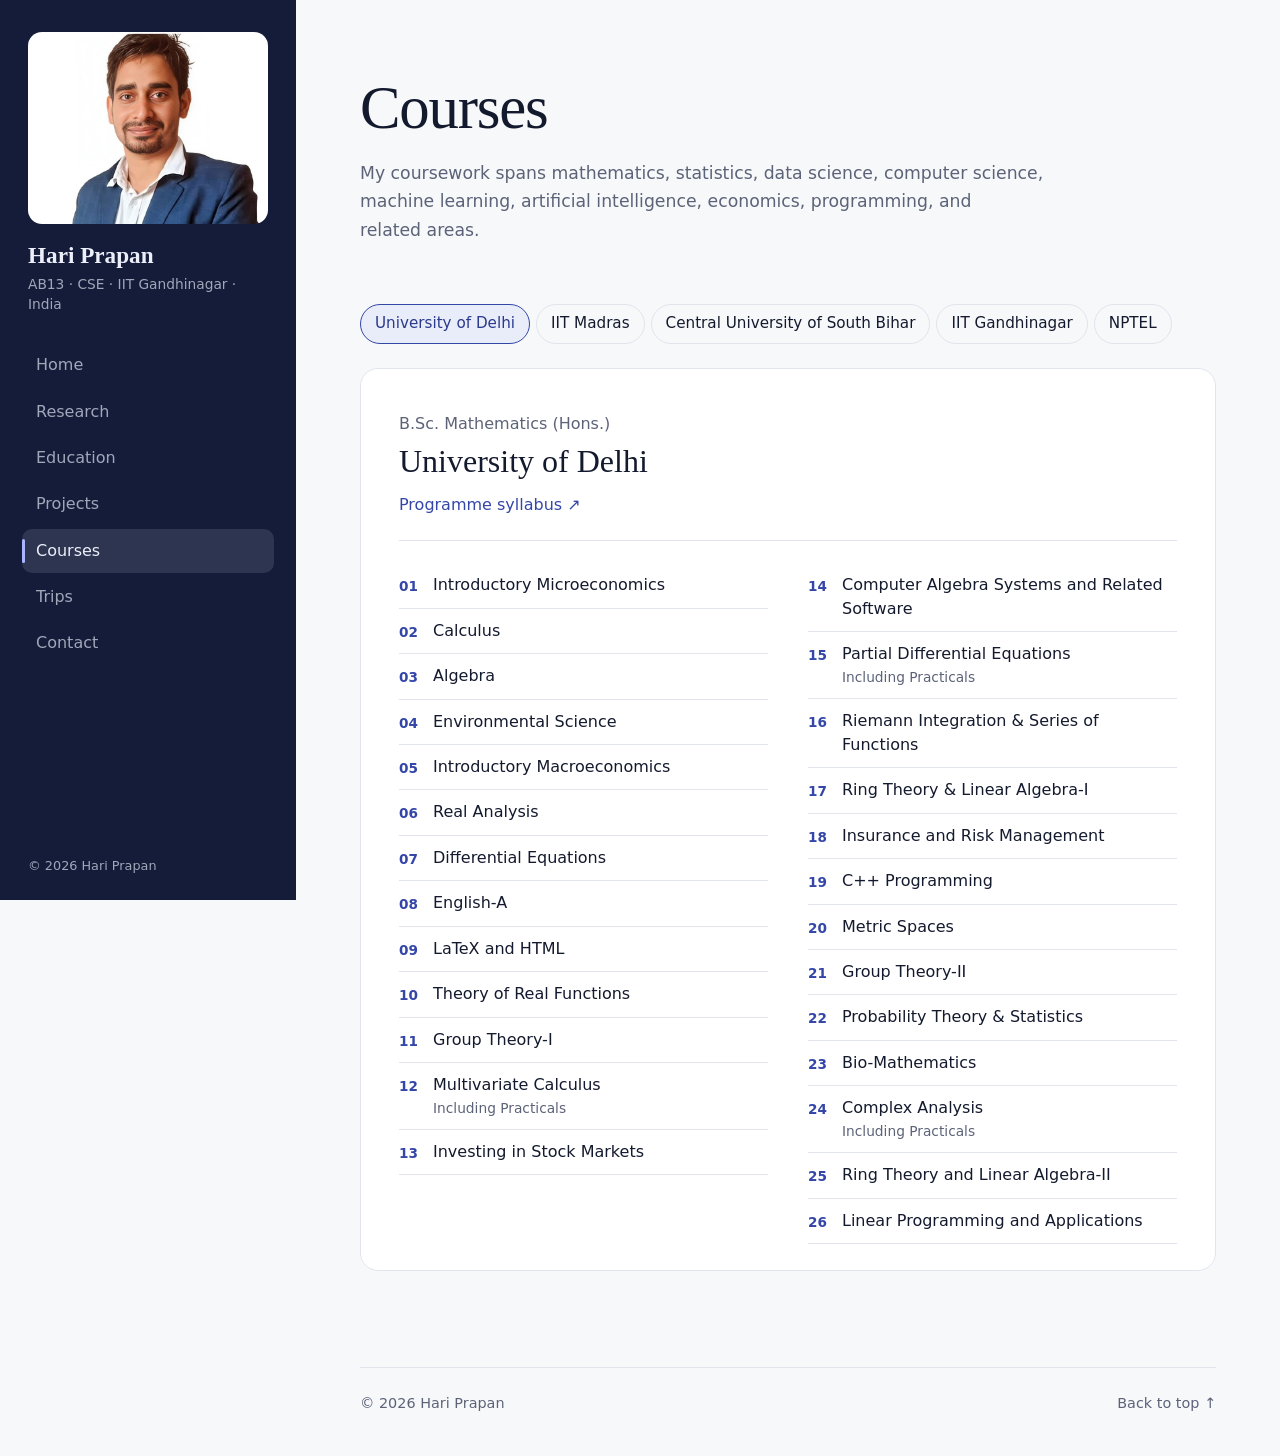
==== commit c99b6384: "Add files via upload" ====
--- a/courses/index.html
+++ b/courses/index.html
@@ -38,6 +38,7 @@
         <a href="../education/">Education</a>
         <a href="../projects/">Projects</a>
         <a href="../courses/" class="is-active" aria-current="page">Courses</a>
+        <a href="../trips/">Trips</a>
         <a href="../index.html#contact">Contact</a>
     </nav>
     <p class="sidebar-foot">&copy; 2026 Hari Prapan</p>
--- a/style.css
+++ b/style.css
@@ -1,2365 +1,1547 @@
-/* =========================================================
-   HARI PRAPAN — SHARED STYLESHEET
-   ========================================================= */
-
-
-/* =========================================================
-   1. ROOT VARIABLES
-   ========================================================= */
+/* =============================================================
+   HARI PRAPAN — SITE STYLES
+   Indigo sidebar · white reading column · serif headings
+   Light and dark mode follow the visitor's device setting.
+   ============================================================= */
+
+/* ---------- 1. Design tokens (edit colours here) ---------- */
 
 :root {
-  --bg: #f6f5f1;
-  --surface: #ffffff;
-  --soft: #eef1f4;
-
-  --ink: #172033;
-  --muted: #6d7480;
-
-  --line: #dde2e8;
-
-  --navy: #15233b;
-
-  --accent: #a8733e;
-  --accent-soft: #ead8c4;
-
-  --radius: 20px;
-
-  --container: 1180px;
-
-  --body: "DM Sans", sans-serif;
-  --display: "Manrope", sans-serif;
-}
-
-
-/* =========================================================
-   2. GLOBAL RESET
-   ========================================================= */
-
-* {
-  box-sizing: border-box;
-}
+  color-scheme: light dark;
+
+  --bg:        #f7f8fa;
+  --surface:   #ffffff;
+  --sunk:      #eef0f5;
+  --ink:       #141a2e;
+  --ink-2:     #394157;
+  --muted:     #5c6378;
+  --line:      #e1e4ec;
+  --line-2:    #cfd4e0;
+
+  --accent:      #3447a8;
+  --accent-bg:   #e9ecf9;
+  --accent-ink:  #2a3a8c;
+
+  --side:        #141c3a;
+  --side-ink:    #eceffa;
+  --side-muted:  rgba(236, 239, 250, 0.66);
+  --side-hover:  rgba(255, 255, 255, 0.06);
+  --side-active: rgba(255, 255, 255, 0.11);
+  --side-mark:   #a9b5ff;
+
+  --photo: none;
+
+  --serif: "Source Serif 4", "Source Serif Pro", Georgia, "Times New Roman", serif;
+  --sans:  "IBM Plex Sans", system-ui, -apple-system, "Segoe UI", Roboto, sans-serif;
+
+  --side-w: 296px;
+  --read-w: 820px;
+  --wide-w: 1080px;
+  --ease: cubic-bezier(0.2, 0.8, 0.2, 1);
+}
+
+@media (prefers-color-scheme: dark) {
+  :root {
+    --bg:        #0d111b;
+    --surface:   #141a27;
+    --sunk:      #182032;
+    --ink:       #e7eaf3;
+    --ink-2:     #c3c9d9;
+    --muted:     #9aa2b6;
+    --line:      #242c3e;
+    --line-2:    #323b50;
+
+    --accent:     #9eabff;
+    --accent-bg:  #1d2546;
+    --accent-ink: #c2caff;
+
+    --side:       #10162d;
+
+    --photo: brightness(0.9);
+  }
+}
+
+
+/* ---------- 2. Base ---------- */
+
+*, *::before, *::after { box-sizing: border-box; }
 
 html {
   scroll-behavior: smooth;
+  scroll-padding-top: 24px;
+  -webkit-text-size-adjust: 100%;
 }
 
 body {
   margin: 0;
-
   background: var(--bg);
-
   color: var(--ink);
-
-  font-family: var(--body);
-
-  line-height: 1.7;
-}
-
-img {
+  font-family: var(--sans);
+  font-size: 1rem;
+  line-height: 1.65;
+  -webkit-font-smoothing: antialiased;
+}
+
+img, iframe { display: block; max-width: 100%; }
+
+a { color: inherit; text-decoration: none; }
+
+h1, h2, h3 {
+  margin: 0;
+  font-family: var(--serif);
+  font-weight: 600;
+  line-height: 1.2;
+  text-wrap: balance;
+}
+
+p { margin: 0; text-wrap: pretty; }
+
+ul, ol { margin: 0; padding: 0; list-style: none; }
+
+:focus-visible {
+  outline: 2px solid var(--accent);
+  outline-offset: 3px;
+  border-radius: 4px;
+}
+
+/* Links inside running text: underline thickens on hover */
+.intro-text a,
+.timeline p a,
+.paper-authors a,
+.course-name a {
+  padding-bottom: 1px;
+  color: var(--accent);
+  font-weight: 500;
+  background: linear-gradient(currentColor, currentColor) 0 100% / 100% 1px no-repeat;
+  transition: background-size 0.25s var(--ease), color 0.2s;
+}
+
+.intro-text a:hover,
+.timeline p a:hover,
+.paper-authors a:hover,
+.course-name a:hover {
+  background-size: 100% 2px;
+}
+
+.skip-link {
+  position: absolute;
+  left: 12px;
+  top: -60px;
+  z-index: 100;
+  padding: 10px 14px;
+  border-radius: 8px;
+  background: var(--accent);
+  color: #fff;
+}
+
+.skip-link:focus { top: 12px; }
+
+
+/* ---------- 3. Sidebar (desktop) ---------- */
+
+.sidebar {
+  position: fixed;
+  inset: 0 auto 0 0;
+  z-index: 40;
+  width: var(--side-w);
+  display: flex;
+  flex-direction: column;
+  gap: 28px;
+  padding: 32px 22px 24px;
+  overflow-y: auto;
+  background: var(--side);
+  color: var(--side-ink);
+}
+
+.sidebar-profile {
   display: block;
-
+  padding: 0 6px;
+}
+
+.sidebar-profile img {
   width: 100%;
-}
-
-a {
-  color: inherit;
-
-  text-decoration: none;
-}
-
-h1,
-h2,
-h3,
-h4 {
-  margin-top: 0;
-
-  font-family: var(--display);
-}
-
-
-/* =========================================================
-   3. GENERAL LAYOUT
-   ========================================================= */
-
-.container {
-  width: min(
-    var(--container),
-    calc(100% - 48px)
-  );
-
-  margin: auto;
-}
-
-.section {
-  padding: 92px 0;
-}
-
-.section-soft {
-  background: var(--soft);
-}
-
-
-/* =========================================================
-   4. NAVIGATION
-   ========================================================= */
-
-.site-header {
-  position: sticky;
-
-  top: 0;
-
-  z-index: 50;
-
-  background: rgba(246, 245, 241, 0.94);
-
-  backdrop-filter: blur(16px);
-
-  border-bottom: 1px solid var(--line);
-}
-
-.nav-shell {
-  width: min(
-    var(--container),
-    calc(100% - 48px)
-  );
-
-  min-height: 72px;
-
-  margin: auto;
-
+  height: auto;
+  aspect-ratio: 5 / 4;
+  object-fit: cover;
+  object-position: 50% 0%;
+  border-radius: 14px;
+  filter: var(--photo);
+}
+
+.sidebar-name {
+  display: block;
+  margin-top: 18px;
+  font-family: var(--serif);
+  font-size: 1.45rem;
+  font-weight: 600;
+  line-height: 1.2;
+}
+
+.sidebar-location {
+  display: block;
+  margin-top: 4px;
+  color: var(--side-muted);
+  font-size: 0.86rem;
+  line-height: 1.5;
+}
+
+.sidebar-nav {
+  display: grid;
+  gap: 2px;
+}
+
+.sidebar-nav a {
+  position: relative;
+  padding: 9px 14px;
+  border-radius: 10px;
+  color: var(--side-muted);
+  font-size: 1rem;
+  font-weight: 500;
+  transition: background 0.2s, color 0.2s;
+}
+
+.sidebar-nav a:hover {
+  background: var(--side-hover);
+  color: var(--side-ink);
+}
+
+.sidebar-nav a.is-active {
+  background: var(--side-active);
+  color: var(--side-ink);
+}
+
+.sidebar-nav a.is-active::before {
+  content: "";
+  position: absolute;
+  left: 0;
+  top: 10px;
+  bottom: 10px;
+  width: 3px;
+  border-radius: 3px;
+  background: var(--side-mark);
+}
+
+.sidebar-foot {
+  margin-top: auto;
+  padding: 0 6px;
+  color: var(--side-muted);
+  font-size: 0.8rem;
+}
+
+.topbar, .scrim { display: none; }
+
+
+/* ---------- 4. Main column ---------- */
+
+main {
+  container-type: inline-size;
+  margin-left: var(--side-w);
+  padding: 72px clamp(28px, 5vw, 80px) 40px;
+}
+
+main > * {
+  max-width: var(--read-w);
+  margin-inline: auto;
+}
+
+main.wide > * { max-width: var(--wide-w); }
+
+.block { margin-top: 96px; }
+
+.block-title {
+  margin-bottom: 28px;
+  font-size: 1.85rem;
+  font-weight: 600;
+  letter-spacing: -0.01em;
+}
+
+.page-head { margin-bottom: 56px; }
+
+.page-head h1 {
+  font-size: clamp(2.6rem, 5vw, 3.8rem);
+  font-weight: 500;
+  letter-spacing: -0.02em;
+}
+
+.page-head p {
+  max-width: 64ch;
+  margin-top: 14px;
+  color: var(--muted);
+  font-size: 1.08rem;
+}
+
+.page-head + .block { margin-top: 0; }
+
+
+/* ---------- 5. Shared small parts ---------- */
+
+.tags {
   display: flex;
-
+  flex-wrap: wrap;
+  gap: 8px;
+}
+
+.tags li {
+  padding: 4px 12px;
+  border: 1px solid var(--line);
+  border-radius: 999px;
+  background: var(--surface);
+  color: var(--muted);
+  font-size: 0.85rem;
+}
+
+.badge {
+  display: inline-flex;
   align-items: center;
-
-  justify-content: space-between;
-
-  gap: 24px;
-}
-
-.brand {
-  font-family: var(--display);
-
-  font-weight: 800;
-}
-
-.brand span {
-  color: var(--accent);
-}
-
-.nav-links {
-  display: flex;
-
-  gap: 24px;
-}
-
-.nav-links a {
-  color: var(--muted);
-
-  font-size: 0.9rem;
-
-  font-weight: 600;
-
-  transition: color 0.2s ease;
-}
-
-.nav-links a:hover,
-.nav-links a.active {
-  color: var(--ink);
-}
-
-.nav-cta {
-  padding: 9px 16px;
-
+  padding: 3px 10px;
+  border: 1px solid var(--line);
   border-radius: 999px;
-
-  background: var(--navy);
-
-  color: #ffffff;
-
-  font-size: 0.86rem;
-
-  font-weight: 700;
-}
-
-
-/* =========================================================
-   5. COMMON TYPOGRAPHY
-   ========================================================= */
-
-.eyebrow,
-.section-index,
-.card-label,
-.card-number {
-  color: var(--accent);
-
-  font-family: var(--display);
-
-  font-size: 0.78rem;
-
-  font-weight: 800;
-
-  letter-spacing: 0.09em;
-
-  text-transform: uppercase;
-}
-
-.section-intro {
-  color: var(--muted);
-}
-
-
-/* =========================================================
-   6. HERO
-   ========================================================= */
-
-.hero {
-  padding: 78px 0 90px;
-}
-
-.hero-grid {
-  display: grid;
-
-  grid-template-columns:
-    minmax(0, 1.45fr)
-    360px;
-
-  gap: 68px;
-
-  align-items: center;
-}
-
-.hero h1 {
-  margin-bottom: 16px;
-
-  font-size: clamp(
-    4rem,
-    8vw,
-    7rem
-  );
-
-  line-height: 0.95;
-
-  letter-spacing: -0.065em;
-}
-
-.hero-role {
-  max-width: 780px;
-
-  color: #344158;
-
-  font-family: var(--display);
-
-  font-size: clamp(
-    1.2rem,
-    2vw,
-    1.6rem
-  );
-
-  font-weight: 600;
-}
-
-.hero-description {
-  max-width: 760px;
-
-  color: var(--muted);
-}
-
-.hero-actions {
-  display: flex;
-
-  flex-wrap: wrap;
-
-  gap: 12px;
-
-  margin-top: 28px;
-}
-
-
-/* =========================================================
-   7. BUTTONS
-   ========================================================= */
+  color: var(--muted);
+  font-size: 0.82rem;
+  font-weight: 500;
+}
+
+.badge-accent {
+  border-color: transparent;
+  background: var(--accent-bg);
+  color: var(--accent-ink);
+}
 
 .btn {
   display: inline-flex;
-
+  align-items: center;
+  justify-content: center;
   min-height: 46px;
-
-  padding: 0 19px;
-
+  padding: 0 22px;
+  border-radius: 10px;
+  font-weight: 500;
+  transition: background 0.2s, border-color 0.2s, color 0.2s, transform 0.2s var(--ease);
+}
+
+.btn:active { transform: scale(0.98); }
+
+.btn-primary {
+  background: var(--accent);
+  color: #fff;
+}
+
+.btn-primary:hover { background: var(--accent-ink); }
+
+.btn-quiet {
+  border: 1px solid var(--line-2);
+  color: var(--ink);
+}
+
+.btn-quiet:hover { border-color: var(--accent); color: var(--accent); }
+
+@media (prefers-color-scheme: dark) {
+  .btn-primary { color: #0d111b; }
+}
+
+.link-row {
+  display: flex;
+  flex-wrap: wrap;
+  gap: 8px;
+  margin-top: 22px;
+}
+
+.link-row a {
+  display: inline-flex;
   align-items: center;
-
-  justify-content: center;
-
-  border-radius: 999px;
-
-  font-weight: 700;
-
-  transition:
-    transform 0.2s ease,
-    background 0.2s ease,
-    border-color 0.2s ease;
-}
-
-.btn:hover {
-  transform: translateY(-1px);
-}
-
-.btn-primary {
-  background: var(--navy);
-
-  color: #ffffff;
-}
-
-.btn-secondary {
-  background: #ffffff;
-
+  min-height: 38px;
+  padding: 0 14px;
+  border: 1px solid var(--line-2);
+  border-radius: 8px;
+  color: var(--accent);
+  font-size: 0.9rem;
+  font-weight: 500;
+  transition: border-color 0.2s, background 0.2s;
+}
+
+.link-row a:hover {
+  border-color: var(--accent);
+  background: var(--accent-bg);
+}
+
+
+/* ---------- 6. Home: introduction ---------- */
+
+.intro-photo { display: none; }
+
+.intro-kicker {
+  color: var(--accent);
+  font-size: 0.95rem;
+  font-weight: 500;
+}
+
+.intro-name {
+  margin-top: 14px;
+  font-size: clamp(3.2rem, 7cqi, 5.4rem);
+  font-weight: 500;
+  line-height: 1;
+  letter-spacing: -0.03em;
+}
+
+.intro-role {
+  max-width: 46ch;
+  margin-top: 22px;
+  color: var(--ink-2);
+  font-family: var(--serif);
+  font-size: clamp(1.3rem, 2.4cqi, 1.6rem);
+  line-height: 1.4;
+}
+
+.intro-text {
+  max-width: 66ch;
+  margin-top: 22px;
+  color: var(--muted);
+  font-size: 1.07rem;
+  line-height: 1.75;
+}
+
+.intro-actions {
+  display: flex;
+  flex-wrap: wrap;
+  gap: 12px;
+  margin-top: 32px;
+}
+
+.intro-topics { margin-top: 28px; }
+
+/* One quiet entrance for the introduction */
+@media (prefers-reduced-motion: no-preference) {
+  .intro > * { animation: rise 0.7s var(--ease) both; }
+  .intro > :nth-child(3) { animation-delay: 0.05s; }
+  .intro > :nth-child(4) { animation-delay: 0.1s; }
+  .intro > :nth-child(5) { animation-delay: 0.15s; }
+  .intro > :nth-child(6) { animation-delay: 0.2s; }
+  .intro > :nth-child(7) { animation-delay: 0.25s; }
+}
+
+@keyframes rise {
+  from { opacity: 0; transform: translateY(10px); }
+  to   { opacity: 1; transform: none; }
+}
+
+
+/* ---------- 7. Home: highlights ---------- */
+
+.highlights { margin-top: 64px; }
+
+.stats {
+  display: grid;
+  grid-template-columns: repeat(4, minmax(0, 1fr));
+  margin: 0;
+  border-top: 1px solid var(--line);
+  border-bottom: 1px solid var(--line);
+}
+
+.stat { padding: 22px 20px 22px 0; }
+
+.stat + .stat {
+  padding-left: 20px;
+  border-left: 1px solid var(--line);
+}
+
+.stat dt {
+  font-family: var(--serif);
+  font-size: 1.35rem;
+  font-weight: 600;
+  line-height: 1.25;
+}
+
+.stat dd {
+  margin: 6px 0 0;
+  color: var(--muted);
+  font-size: 0.88rem;
+  line-height: 1.5;
+}
+
+
+/* ---------- 8. Home: latest updates timeline ---------- */
+
+.timeline {
+  position: relative;
+  --date-w: 108px;
+  --rail: calc(var(--date-w) + 22px);
+}
+
+.timeline::before {
+  content: "";
+  position: absolute;
+  top: 10px;
+  bottom: 10px;
+  left: var(--rail);
+  width: 1px;
+  background: var(--line-2);
+}
+
+.timeline li {
+  position: relative;
+  display: grid;
+  grid-template-columns: var(--date-w) minmax(0, 1fr);
+  column-gap: 46px;
+  padding-bottom: 30px;
+}
+
+.timeline li::before {
+  content: "";
+  position: absolute;
+  left: calc(var(--rail) - 5px);
+  top: 7px;
+  width: 11px;
+  height: 11px;
+  border: 2px solid var(--accent);
+  border-radius: 50%;
+  background: var(--bg);
+}
+
+.timeline li:first-child::before { background: var(--accent); }
+
+.timeline time {
+  grid-row: 1 / span 2;
+  padding-top: 1px;
+  color: var(--accent);
+  font-size: 0.9rem;
+  font-weight: 600;
+  text-align: right;
+  white-space: nowrap;
+}
+
+.timeline h3 {
+  font-size: 1.2rem;
+  line-height: 1.35;
+}
+
+.timeline p {
+  margin-top: 6px;
+  color: var(--muted);
+}
+
+.timeline p strong {
+  color: var(--ink-2);
+  font-weight: 600;
+}
+
+.js .timeline:not(.is-expanded) .is-extra { display: none; }
+
+.timeline.is-expanded .is-extra { animation: rise 0.45s var(--ease) both; }
+
+.show-more {
+  margin-left: 154px;
+  min-height: 42px;
+  padding: 0 18px;
+  border: 1px solid var(--line-2);
+  border-radius: 10px;
+  background: transparent;
+  color: var(--accent);
+  font: 500 0.95rem var(--sans);
+  cursor: pointer;
+  transition: border-color 0.2s, background 0.2s;
+}
+
+.show-more:hover {
+  border-color: var(--accent);
+  background: var(--accent-bg);
+}
+
+html:not(.js) .show-more { display: none; }
+
+
+/* ---------- 9. Home: teaching ---------- */
+
+.teaching { border-top: 1px solid var(--line); }
+
+.teaching-row {
+  display: grid;
+  grid-template-columns: 108px minmax(0, 1fr);
+  column-gap: 46px;
+  padding: 18px 0;
+  border-bottom: 1px solid var(--line);
+}
+
+.teaching-date {
+  color: var(--accent);
+  font-size: 0.9rem;
+  font-weight: 600;
+  text-align: right;
+}
+
+.teaching-row h3 {
+  font-size: 1.15rem;
+  line-height: 1.35;
+}
+
+.teaching-row p {
+  margin-top: 4px;
+  color: var(--muted);
+}
+
+.teaching-row.is-status h3 { color: var(--muted); font-weight: 500; }
+
+
+/* ---------- 10. Home: contact (compact icon bar) ---------- */
+
+.contact {
+  display: flex;
+  flex-wrap: wrap;
+  align-items: center;
+  justify-content: space-between;
+  gap: 24px 40px;
+  padding: 28px 32px;
   border: 1px solid var(--line);
-}
-
-
-/* =========================================================
-   8. TAGS
-   ========================================================= */
-
-.topic-row,
-.tag-row,
-.course-meta {
+  border-radius: 18px;
+  background: var(--surface);
+}
+
+.contact .block-title {
+  margin-bottom: 6px;
+  color: var(--accent);
+  font-family: var(--sans);
+  font-size: 0.9rem;
+  font-weight: 500;
+}
+
+.contact-title {
+  font-family: var(--serif);
+  font-size: 1.45rem;
+  font-weight: 500;
+  line-height: 1.25;
+}
+
+.contact-links {
   display: flex;
-
   flex-wrap: wrap;
-
+  gap: 6px;
+}
+
+.contact-links a {
+  position: relative;
+  display: flex;
+  flex-direction: column;
+  align-items: center;
+  gap: 7px;
+  width: 78px;
+}
+
+.contact-icon {
+  display: grid;
+  place-items: center;
+  width: 48px;
+  height: 48px;
+  border: 1px solid var(--line-2);
+  border-radius: 50%;
+  color: var(--ink-2);
+  font-size: 1.15rem;
+  transition: background 0.25s, color 0.25s, border-color 0.25s, transform 0.3s var(--ease);
+}
+
+.contact-links a:hover .contact-icon,
+.contact-links a:focus-visible .contact-icon {
+  border-color: var(--accent);
+  background: var(--accent);
+  color: #fff;
+  transform: translateY(-3px);
+}
+
+@media (prefers-color-scheme: dark) {
+  .contact-links a:hover .contact-icon,
+  .contact-links a:focus-visible .contact-icon { color: #0d111b; }
+}
+
+.contact-label {
+  color: var(--muted);
+  font-size: 0.78rem;
+  line-height: 1.3;
+  text-align: center;
+}
+
+/* Hover tooltip shows the full address */
+.contact-links a::after {
+  content: attr(data-tip);
+  position: absolute;
+  bottom: calc(100% + 8px);
+  left: 50%;
+  z-index: 5;
+  padding: 5px 10px;
+  border-radius: 7px;
+  background: var(--ink);
+  color: var(--bg);
+  font-size: 0.8rem;
+  white-space: nowrap;
+  opacity: 0;
+  pointer-events: none;
+  transform: translate(-50%, 4px);
+  transition: opacity 0.2s, transform 0.2s var(--ease);
+}
+
+.contact-links a:hover::after,
+.contact-links a:focus-visible::after {
+  opacity: 1;
+  transform: translate(-50%, 0);
+}
+
+@media (hover: none) {
+  .contact-links a::after { display: none; }
+}
+
+
+/* ---------- 11. Footer ---------- */
+
+.site-footer {
+  display: flex;
+  flex-wrap: wrap;
+  align-items: center;
+  justify-content: space-between;
+  gap: 12px 24px;
+  margin-top: 96px;
+  padding-top: 24px;
+  border-top: 1px solid var(--line);
+  color: var(--muted);
+  font-size: 0.9rem;
+}
+
+.site-footer a:hover { color: var(--accent); }
+
+.visitor-counter {
+  display: inline-flex;
+  align-items: center;
   gap: 8px;
 }
 
-.topic-row {
-  margin-top: 28px;
-}
-
-.topic-row span,
-.tag-row span,
-.course-meta span {
-  padding: 6px 10px;
-
-  border: 1px solid var(--line);
-
-  border-radius: 999px;
-
-  background: #ffffff;
-
-  color: var(--muted);
-
-  font-size: 0.75rem;
-
-  font-weight: 700;
-}
-
-
-/* =========================================================
-   9. PROFILE CARD
-   ========================================================= */
-
-.profile-panel {
-  overflow: hidden;
-
-  background: #ffffff;
-
-  border: 1px solid var(--line);
-
-  border-radius: 30px;
-}
-
-.profile-photo {
-  aspect-ratio: 4 / 3.2;
-
-  background: #e8ebef;
-}
-
-.profile-photo img {
-  width: 100%;
-
-  height: 100%;
-
-  object-fit: cover;
-}
-
-.profile-info {
-  padding: 22px 24px;
-
+.visitor-counter img {
+  width: auto;
+  height: 18px;
+  border-radius: 3px;
+}
+
+
+/* ---------- 12. Research ---------- */
+
+.papers { border-top: 1px solid var(--line); }
+
+.paper {
+  display: grid;
+  grid-template-columns: 108px minmax(0, 1fr);
+  column-gap: 46px;
+  padding: 36px 0;
   border-bottom: 1px solid var(--line);
 }
-
-.profile-name {
-  margin: 0;
-
-  font-family: var(--display);
-
-  font-weight: 800;
-}
-
-.profile-location {
-  margin: 2px 0 0;
-
-  color: var(--muted);
-
-  font-size: 0.86rem;
-}
-
-.profile-stats {
-  display: grid;
-
-  grid-template-columns:
-    1fr 1fr;
-}
-
-.profile-stats div {
-  min-height: 105px;
-
-  padding: 18px;
-
-  border-bottom: 1px solid var(--line);
-}
-
-.profile-stats div:nth-child(odd) {
-  border-right: 1px solid var(--line);
-}
-
-.profile-stats div:nth-last-child(-n + 2) {
-  border-bottom: 0;
-}
-
-.profile-stats strong,
-.profile-stats span {
-  display: block;
-}
-
-.profile-stats strong {
-  color: var(--navy);
-
-  font-family: var(--display);
-
-  font-size: 0.95rem;
-}
-
-.profile-stats span {
-  color: var(--muted);
-
-  font-size: 0.77rem;
-}
-
-
-/* =========================================================
-   10. SECTION HEADINGS
-   ========================================================= */
-
-.section-head {
-  display: grid;
-
-  grid-template-columns:
-    minmax(0, 0.95fr)
-    minmax(300px, 0.72fr);
-
-  gap: 64px;
-
-  align-items: end;
-
-  margin-bottom: 48px;
-}
-
-.section-head h2,
-.contact-panel h2 {
-  margin: 0;
-
-  font-size: clamp(
-    2.2rem,
-    4vw,
-    3.8rem
-  );
-
-  line-height: 1.08;
-
-  letter-spacing: -0.045em;
-}
-
-
-/* =========================================================
-   11. GENERAL CARD GRID
-   ========================================================= */
-
-.card-grid {
-  display: grid;
-
-  grid-template-columns:
-    repeat(2, 1fr);
-
-  gap: 20px;
-}
-
-.info-card,
-.research-card,
-.project-card,
-.course-card {
-  display: flex;
-
-  flex-direction: column;
-
-  min-height: 250px;
-
-  padding: 28px;
-
-  background: #ffffff;
-
-  border: 1px solid var(--line);
-
-  border-radius: var(--radius);
-}
-
-.card-label,
-.card-number {
-  margin-bottom: 34px;
-}
-
-.info-card h3,
-.research-card h3,
-.project-card h3,
-.course-card h3 {
-  margin-bottom: 12px;
-
-  font-size: 1.35rem;
-}
-
-.info-card p,
-.research-card p,
-.project-card p,
-.course-card p {
-  color: var(--muted);
-}
-
-.tag-row,
-.course-meta {
-  margin-top: auto;
-
-  padding-top: 22px;
-}
-
-
-/* =========================================================
-   12. HOME PAGE
-   LATEST UPDATES + TEACHING
-   ========================================================= */
-
-.home-dual-grid {
-  display: grid;
-
-  grid-template-columns:
-    repeat(2, minmax(0, 1fr));
-
-  gap: 24px;
-
-  align-items: start;
-}
-
-
-/* Individual panel */
-
-.home-panel {
-  min-width: 0;
-
-  padding: 28px;
-
-  border: 1px solid var(--line);
-
-  border-radius: var(--radius);
-
-  background: var(--surface);
-}
-
-
-/* Panel heading */
-
-.home-panel-head {
-  margin-bottom: 24px;
-}
-
-.home-panel-head .section-index {
-  margin-bottom: 8px;
-}
-
-.home-panel-head h2 {
-  margin: 0 0 10px;
-
-  font-size: 1.75rem;
-
-  line-height: 1.2;
-
-  letter-spacing: -0.035em;
-}
-
-.home-panel-head p:last-child {
-  max-width: 450px;
-
-  margin: 0;
-
-  color: var(--muted);
-
-  font-size: 0.88rem;
-
-  line-height: 1.6;
-}
-
-
-/* =========================================================
-   13. COMPACT LIST
-   Used inside Latest Updates and Teaching
-   ========================================================= */
-
-.compact-list {
-  width: 100%;
-
-  border-top: 1px solid var(--line);
-}
-
-.compact-row {
-  display: grid;
-
-  grid-template-columns:
-    88px
-    minmax(0, 1fr);
-
-  gap: 16px;
-
-  padding: 15px 0;
-
-  border-bottom: 1px solid var(--line);
-}
-
-
-/* Date */
-
-.compact-row time {
-  padding-top: 2px;
-
-  color: var(--accent);
-
-  font-family: var(--display);
-
-  font-size: 0.68rem;
-
-  font-weight: 800;
-
-  line-height: 1.4;
-}
-
-
-/* Main row title */
-
-.compact-row h3 {
-  margin: 0 0 3px;
-
-  font-size: 0.9rem;
-
-  line-height: 1.4;
-
-  letter-spacing: -0.01em;
-}
-
-
-/* Row description */
-
-.compact-row p {
-  margin: 0;
-
-  color: var(--muted);
-
-  font-size: 0.77rem;
-
-  line-height: 1.45;
-}
-.compact-row p a {
-  color: var(--navy);
-  font-weight: 700;
-  border-bottom: 1px solid var(--accent-soft);
-  transition: color 0.2s ease, border-color 0.2s ease;
-}
-
-.compact-row p a:hover {
-  color: var(--accent);
-  border-color: var(--accent);
-}
-
-/* Footer inside teaching panel */
-
-.panel-footer {
-  padding-top: 18px;
-}
-
-.small-link {
-  color: var(--navy);
-
-  font-size: 0.8rem;
-
-  font-weight: 700;
-
-  transition: color 0.2s ease;
-}
-
-.small-link:hover {
-  color: var(--accent);
-}
-
-/* =========================================================
-   14. CONTACT — LIGHT THEME
-   ========================================================= */
-
-.contact-section {
-  padding: 70px 0 60px;
-
-  background: var(--bg);
-}
-
-
-/* Main contact container */
-
-.contact-panel {
-  display: grid;
-
-  grid-template-columns:
-    1fr 420px;
-
-  gap: 60px;
-
-  padding: 42px;
-
-  border: 1px solid var(--line);
-
-  border-radius: 24px;
-
-  background: var(--surface);
-
-  box-shadow:
-    0 8px 24px
-    rgba(18, 28, 45, 0.04);
-}
-
-
-/* Contact heading */
-
-.contact-panel h2,
-.contact-panel h3 {
-  margin-bottom: 12px;
-
-  color: var(--ink);
-}
-
-
-/* Description */
-
-.contact-copy {
-  max-width: 620px;
-
-  margin-bottom: 0;
-
-  color: var(--muted);
-
-  font-size: 0.92rem;
-
-  line-height: 1.7;
-}
-
-
-/* =========================================================
-   CONTACT LINKS
-   ========================================================= */
-
-.contact-links {
-  display: grid;
-
-  gap: 9px;
-}
-
-
-.contact-links a {
-  display: flex;
-
-  align-items: center;
-
-  justify-content: space-between;
-
-  gap: 14px;
-
-  padding: 13px 15px;
-
-  border: 1px solid var(--line);
-
-  border-radius: 12px;
-
-  background: var(--bg);
-
-  color: var(--ink);
-
-  transition:
-    background 0.2s ease,
-    border-color 0.2s ease,
-    transform 0.2s ease;
-}
-
-
-/* Hover */
-
-.contact-links a:hover {
-  background: var(--soft);
-
-  border-color: #c8ced6;
-
-  transform: translateY(-1px);
-}
-
-
-/* Small label */
-
-.contact-links span {
-  color: var(--muted);
-
-  font-size: 0.74rem;
-
-  font-weight: 600;
-}
-
-
-/* Actual address / link */
-
-.contact-links strong {
-  color: var(--navy);
-
-  font-size: 0.82rem;
-
-  font-weight: 700;
-}
-
-
-/* =========================================================
-   MOBILE
-   ========================================================= */
-
-@media (max-width: 840px) {
-
-  .contact-panel {
-    grid-template-columns: 1fr;
-
-    gap: 30px;
-
-    padding: 32px;
-  }
-
-}
-
-
-@media (max-width: 600px) {
-
-  .contact-section {
-    padding: 55px 0;
-  }
-
-
-  .contact-panel {
-    padding: 24px 20px;
-
-    border-radius: 18px;
-  }
-
-
-  .contact-links a {
-    align-items: flex-start;
-
-    flex-direction: column;
-
-    gap: 3px;
-  }
-
-}
-/* =========================================================
-   15. FOOTER
-   ========================================================= */
-
-.site-footer {
-  padding: 0 0 30px;
-}
-
-.footer-row {
-  display: flex;
-
-  justify-content: space-between;
-
-  padding-top: 24px;
-
-  border-top: 1px solid var(--line);
-
-  color: var(--muted);
-
-  font-size: 0.82rem;
-}
-
-
-/* =========================================================
-   16. SUBPAGE HERO
-   ========================================================= */
-
-.page-hero {
-  padding: 70px 0 62px;
-
-  border-bottom: 1px solid var(--line);
-}
-
-.page-hero h1 {
-  margin: 8px 0 20px;
-
-  font-size: clamp(
-    3.2rem,
-    7vw,
-    6.2rem
-  );
-
-  line-height: 0.98;
-
-  letter-spacing: -0.05em;
-}
-
-.page-hero p:last-child {
-  max-width: 800px;
-
-  color: var(--muted);
-
-  font-size: 1.05rem;
-}
-
-
-/* =========================================================
-   17. RESEARCH FEATURE
-   ========================================================= */
-
-.research-feature {
-  display: grid;
-
-  grid-template-columns:
-    200px 1fr;
-
-  gap: 36px;
-
-  padding: 34px;
-
-  margin-bottom: 20px;
-
-  border-radius: var(--radius);
-
-  background: var(--navy);
-
-  color: #ffffff;
-}
-
-.research-feature .feature-label {
-  color: #e2bc92;
-
-  font-family: var(--display);
-
-  font-size: 0.74rem;
-
-  font-weight: 800;
-
-  text-transform: uppercase;
-}
-
-.research-feature h3 {
-  color: #ffffff;
-
-  font-size: 1.6rem;
-}
-
-.research-feature p {
-  margin: 0;
-
-  color: rgba(
-    255,
-    255,
-    255,
-    0.72
-  );
-}
-
-
-/* =========================================================
-   18. EDUCATION GRID
-   ========================================================= */
-
-.education-grid {
-  display: grid;
-
-  grid-template-columns:
-    repeat(2, minmax(0, 1fr));
-
-  gap: 24px;
-}
-
-.education-card {
-  display: flex;
-
-  flex-direction: column;
-
-  overflow: hidden;
-
-  background: #ffffff;
-
-  border: 1px solid var(--line);
-
-  border-radius: var(--radius);
-}
-
-
-/* =========================================================
-   19. EDUCATION IMAGE SLIDER
-   ========================================================= */
-
-.edu-slider {
-  position: relative;
-
-  aspect-ratio: 16 / 8;
-
-  overflow: hidden;
-
-  background: #e5e9ee;
-}
-
-.edu-slides,
-.edu-slide {
-  position: absolute;
-
-  inset: 0;
-
-  width: 100%;
-
-  height: 100%;
-}
-
-.edu-slide {
-  object-fit: cover;
-
-  object-position: center;
-
-  opacity: 0;
-
-  transition:
-    opacity 1.5s ease,
-    transform 7s ease;
-}
-
-.edu-slide.active {
-  opacity: 1;
-
-  transform: scale(1.035);
-}
-
-
-/* Image dark overlay */
-
-.edu-image-overlay {
-  position: absolute;
-
-  inset: 0;
-
-  z-index: 2;
-
-  background:
-    linear-gradient(
-      to top,
-      rgba(10, 20, 35, 0.5),
-      transparent 65%
-    );
-}
-
-
-/* Institution label */
-
-.edu-monogram {
-  position: absolute;
-
-  z-index: 3;
-
-  left: 20px;
-
-  bottom: 18px;
-
-  padding: 7px 11px;
-
-  border-radius: 8px;
-
-  background:
-    rgba(15, 29, 49, 0.8);
-
-  color: #ffffff;
-
-  font-family: var(--display);
-
-  font-size: 0.78rem;
-
-  font-weight: 800;
-}
-
-
-/* Slider dots */
-
-.edu-dots {
-  position: absolute;
-
-  z-index: 4;
-
-  right: 18px;
-
-  bottom: 20px;
-
-  display: flex;
-
-  gap: 6px;
-}
-
-.edu-dot {
-  width: 6px;
-
-  height: 6px;
-
-  padding: 0;
-
-  border: 0;
-
-  border-radius: 999px;
-
-  background:
-    rgba(255, 255, 255, 0.45);
-
-  cursor: pointer;
-
-  transition:
-    width 0.3s ease,
-    background 0.3s ease;
-}
-
-.edu-dot.active {
-  width: 18px;
-
-  background: #ffffff;
-}
-
-
-/* =========================================================
-   20. EDUCATION CONTENT
-   ========================================================= */
-
-.edu-content {
-  display: flex;
-
-  flex: 1;
-
-  flex-direction: column;
-
-  padding: 27px 28px 28px;
-}
-
-.edu-topline {
-  display: flex;
-
-  justify-content: space-between;
-
-  align-items: center;
-
-  gap: 14px;
-
-  margin-bottom: 15px;
-}
-
-.edu-topline a {
-  color: var(--muted);
-
-  font-size: 0.8rem;
-
-  font-weight: 700;
-}
-
-.edu-topline a:hover {
-  color: var(--ink);
-}
-
-.date-pill {
-  padding: 5px 9px;
-
-  border-radius: 999px;
-
-  background: var(--accent-soft);
-
-  color: #7c542d;
-
-  font-size: 0.71rem;
-
-  font-weight: 800;
-}
-
-.edu-content h3 {
-  margin-bottom: 13px;
-
-  font-size: 1.32rem;
-
-  line-height: 1.35;
-}
-
-.edu-content p {
-  color: var(--muted);
-
-  font-size: 0.94rem;
-}
-
-.edu-content .tag-row {
-  margin-top: auto;
-}
-
-
-/* =========================================================
-   21. TABLET
-   ========================================================= */
-
-@media (max-width: 900px) {
-
-  .home-dual-grid {
-    grid-template-columns: 1fr;
-  }
-
-}
-
-
-@media (max-width: 840px) {
-
-  .container,
-  .nav-shell {
-    width: min(
-      100% - 32px,
-      var(--container)
-    );
-  }
-
-
-  .nav-links {
-    display: none;
-  }
-
-
-  .hero-grid,
-  .section-head,
-  .contact-panel,
-  .research-feature {
-    grid-template-columns: 1fr;
-  }
-
-
-  .profile-panel {
-    max-width: 520px;
-  }
-
-
-  .education-grid,
-  .card-grid {
-    grid-template-columns: 1fr;
-  }
-
-}
-
-
-/* =========================================================
-   22. MOBILE
-   ========================================================= */
-
-@media (max-width: 600px) {
-
-  .section {
-    padding: 68px 0;
-  }
-
-
-  /* HERO */
-
-  .hero {
-    padding:
-      52px 0
-      68px;
-  }
-
-
-  .hero-actions {
-    flex-direction: column;
-  }
-
-
-  .btn {
-    width: 100%;
-  }
-
-
-  /* PROFILE */
-
-  .profile-stats {
-    grid-template-columns: 1fr;
-  }
-
-
-  .profile-stats div {
-    min-height: auto;
-
-    border-right: 0 !important;
-
-    border-bottom:
-      1px solid
-      var(--line) !important;
-  }
-
-
-  .profile-stats div:last-child {
-    border-bottom: 0 !important;
-  }
-
-
-  /* HOME PARALLEL PANELS */
-
-  .home-panel {
-    padding: 23px 20px;
-  }
-
-
-  .home-panel-head h2 {
-    font-size: 1.5rem;
-  }
-
-
-  .compact-row {
-    grid-template-columns: 1fr;
-
-    gap: 4px;
-
-    padding: 14px 0;
-  }
-
-
-  .compact-row time {
-    font-size: 0.67rem;
-  }
-
-
-  .compact-row h3 {
-    font-size: 0.88rem;
-  }
-
-
-  .compact-row p {
-    font-size: 0.76rem;
-  }
-
-
-  /* EDUCATION */
-
-  .edu-slider {
-    aspect-ratio: 16 / 9;
-  }
-
-
-  .edu-topline {
-    flex-direction: column;
-
-    align-items: flex-start;
-  }
-
-
-  /* CONTACT */
-
-  .contact-panel {
-    padding: 34px 22px;
-  }
-
-
-  .contact-links a {
-    flex-direction: column;
-  }
-
-
-  /* FOOTER */
-
-  .footer-row {
-    flex-direction: column;
-
-    gap: 6px;
-  }
-
-}
-/* =========================================================
-   RESEARCH PAGE — PUBLICATIONS
-   ========================================================= */
-
-.paper-list {
-  display: grid;
-
-  gap: 24px;
-}
-
-
-/* =========================================================
-   PAPER CARD
-   ========================================================= */
-
-.paper-card {
-  display: grid;
-
-  grid-template-columns:
-    65px minmax(0, 1fr);
-
-  gap: 26px;
-
-  padding: 34px;
-
-  border: 1px solid var(--line);
-
-  border-radius: var(--radius);
-
-  background: var(--surface);
-}
-
 
 .paper-number {
   color: var(--accent);
-
-  font-family: var(--display);
-
-  font-size: 0.78rem;
-
-  font-weight: 800;
-
-  letter-spacing: 0.08em;
-}
-
-
-.paper-content {
-  min-width: 0;
-}
-
-
-/* =========================================================
-   PAPER STATUS
-   ========================================================= */
+  font-size: 0.9rem;
+  font-weight: 600;
+}
 
 .paper-meta {
   display: flex;
-
   flex-wrap: wrap;
-
+  gap: 8px;
+  margin-bottom: 16px;
+}
+
+.paper-title {
+  margin-bottom: 12px;
+  font-size: 1.6rem;
+}
+
+.paper-authors { color: var(--muted); }
+
+.paper-authors strong { color: var(--ink); font-weight: 600; }
+
+.paper-abstract {
+  margin-top: 14px;
+  color: var(--muted);
+  line-height: 1.75;
+}
+
+.paper-abstract p + p { margin-top: 12px; }
+
+.paper .tags { margin-top: 22px; }
+
+
+/* ---------- 13. Education ---------- */
+
+.degrees {
+  display: grid;
+  grid-template-columns: repeat(2, minmax(0, 1fr));
+  gap: 48px 28px;
+}
+
+.degree {
+  display: flex;
+  flex-direction: column;
+  gap: 12px;
+}
+
+.degree-date {
+  color: var(--accent);
+  font-family: var(--serif);
+  font-size: 1.15rem;
+  font-weight: 600;
+  line-height: 1.3;
+}
+
+.degree .degree-card { flex: 1; }
+
+.degree-card {
+  display: flex;
+  flex-direction: column;
+  overflow: hidden;
+  border: 1px solid var(--line);
+  border-radius: 18px;
+  background: var(--surface);
+}
+
+.slider {
+  position: relative;
+  aspect-ratio: 16 / 9;
+  overflow: hidden;
+  background: var(--sunk);
+}
+
+.slide {
+  position: absolute;
+  inset: 0;
+  width: 100%;
+  height: 100%;
+  object-fit: cover;
+  opacity: 0;
+  filter: var(--photo);
+  transition: opacity 1.2s ease, transform 7s ease;
+}
+
+.slide.is-active {
+  opacity: 1;
+  transform: scale(1.03);
+}
+
+.slider::after {
+  content: "";
+  position: absolute;
+  inset: 0;
+  background: linear-gradient(to top, rgba(10, 14, 30, 0.5), transparent 45%);
+  pointer-events: none;
+}
+
+.slider-tag {
+  position: absolute;
+  z-index: 2;
+  left: 16px;
+  bottom: 14px;
+  color: #fff;
+  font-family: var(--serif);
+  font-size: 1.1rem;
+  font-weight: 600;
+}
+
+.slider-dots {
+  position: absolute;
+  z-index: 3;
+  right: 10px;
+  bottom: 8px;
+  display: flex;
+}
+
+.slider-dots button {
+  position: relative;
+  width: 24px;
+  height: 30px;
+  padding: 0;
+  border: 0;
+  background: none;
+  cursor: pointer;
+}
+
+.slider-dots button::after {
+  content: "";
+  position: absolute;
+  top: 50%;
+  left: 50%;
+  width: 6px;
+  height: 6px;
+  border-radius: 6px;
+  background: rgba(255, 255, 255, 0.55);
+  transform: translate(-50%, -50%);
+  transition: width 0.3s var(--ease), background 0.3s;
+}
+
+.slider-dots button.is-active::after {
+  width: 16px;
+  background: #fff;
+}
+
+.degree-body {
+  flex: 1;
+  display: flex;
+  flex-direction: column;
+  padding: 28px 30px 30px;
+}
+
+.degree-body h3 { font-size: 1.45rem; line-height: 1.3; }
+
+.degree-inst {
+  margin: 6px 0 16px;
+  color: var(--accent);
+  font-weight: 500;
+}
+
+.degree-inst:hover { text-decoration: underline; text-underline-offset: 3px; }
+
+.degree-body p { color: var(--muted); }
+
+.degree-body p + p { margin-top: 10px; }
+
+.degree-body .tags { margin-top: auto; padding-top: 20px; }
+
+
+/* ---------- 14. Projects ---------- */
+
+.project-index {
+  margin-bottom: 40px;
+  padding: 22px 26px;
+  border-radius: 16px;
+  background: var(--sunk);
+}
+
+.project-index ol {
+  display: grid;
+  grid-template-columns: repeat(2, minmax(0, 1fr));
+  gap: 2px 32px;
+}
+
+.project-index a {
+  display: grid;
+  grid-template-columns: 32px minmax(0, 1fr);
+  padding: 7px 0;
+  color: var(--ink-2);
+  font-size: 0.95rem;
+  line-height: 1.45;
+  transition: color 0.2s;
+}
+
+.project-index a span {
+  padding-top: 1px;
+  color: var(--accent);
+  font-size: 0.85rem;
+  font-weight: 600;
+}
+
+.project-index a:hover { color: var(--accent); }
+
+.project {
+  display: grid;
+  grid-template-columns: minmax(0, 1.05fr) minmax(0, 1fr);
+  gap: 44px;
+  align-items: start;
+  padding: 48px 0;
+  border-top: 1px solid var(--line);
+  scroll-margin-top: 16px;
+}
+
+.project-media {
+  position: relative;
+  aspect-ratio: 16 / 10;
+  overflow: hidden;
+  border: 1px solid var(--line);
+  border-radius: 14px;
+  background: var(--sunk);
+}
+
+.project-media iframe {
+  position: absolute;
+  inset: 0;
+  width: 100%;
+  height: 100%;
+  border: 0;
+}
+
+.project-meta {
+  display: flex;
   align-items: center;
-
-  gap: 8px;
-
-  margin-bottom: 17px;
-}
-
-
-.paper-status,
-.paper-type {
-  display: inline-flex;
-
-  align-items: center;
-
-  padding: 5px 9px;
-
-  border-radius: 999px;
-
-  font-size: 0.7rem;
-
-  font-weight: 800;
-}
-
-
-.paper-status {
-  background: var(--accent-soft);
-
-  color: #7c542d;
-}
-
-
-.paper-type {
+  gap: 10px;
+  margin-bottom: 14px;
+}
+
+.project-number {
+  color: var(--accent);
+  font-weight: 600;
+}
+
+.project-body h3 { font-size: 1.6rem; line-height: 1.3; }
+
+.project-course {
+  margin-top: 12px;
+  color: var(--ink-2);
+  font-weight: 500;
+}
+
+.project-institute {
+  margin-top: 2px;
+  color: var(--muted);
+  font-size: 0.93rem;
+}
+
+.project-text {
+  margin-top: 16px;
+  color: var(--muted);
+  line-height: 1.75;
+}
+
+.project-text p + p { margin-top: 10px; }
+
+.project .tags { margin-top: 20px; }
+
+
+/* ---------- 15. Courses (tabs) ---------- */
+
+.course-tabs {
+  display: grid;
+  grid-template-columns: 270px minmax(0, 1fr);
+  gap: 40px;
+  align-items: start;
+}
+
+.tab-list {
+  position: sticky;
+  top: 24px;
+  display: grid;
+  gap: 6px;
+}
+
+html:not(.js) .tab-list { display: none; }
+html:not(.js) .course-tabs { grid-template-columns: 1fr; }
+
+.tab-list button {
+  position: relative;
+  display: grid;
+  gap: 2px;
+  padding: 14px 16px;
+  border: 1px solid transparent;
+  border-radius: 12px;
+  background: transparent;
+  color: var(--ink);
+  text-align: left;
+  font: inherit;
+  cursor: pointer;
+  transition: background 0.2s, border-color 0.2s;
+}
+
+.tab-list button:hover { background: var(--sunk); }
+
+.tab-list button[aria-selected="true"] {
+  border-color: var(--line);
+  background: var(--surface);
+}
+
+.tab-list button[aria-selected="true"]::before {
+  content: "";
+  position: absolute;
+  left: -1px;
+  top: 14px;
+  bottom: 14px;
+  width: 3px;
+  border-radius: 3px;
+  background: var(--accent);
+}
+
+.tab-inst {
+  font-family: var(--serif);
+  font-size: 1.1rem;
+  font-weight: 600;
+  line-height: 1.3;
+}
+
+.tab-degree {
+  color: var(--muted);
+  font-size: 0.85rem;
+  line-height: 1.4;
+}
+
+.course-panel {
+  padding: 34px 38px 26px;
   border: 1px solid var(--line);
-
-  color: var(--muted);
-
-  background: #ffffff;
-}
-
-
-/* =========================================================
-   PAPER TITLE
-   ========================================================= */
-
-.paper-title {
-  max-width: 900px;
-
-  margin: 0 0 12px;
-
-  font-size: clamp(
-    1.55rem,
-    2.5vw,
-    2.15rem
-  );
-
-  line-height: 1.28;
-
-  letter-spacing: -0.035em;
-}
-
-
-/* =========================================================
-   AUTHORS
-   ========================================================= */
-
-.paper-authors {
-  margin: 0 0 23px;
-
-  color: var(--muted);
-
-  font-size: 0.92rem;
-}
-
-
-.paper-authors strong {
-  color: var(--ink);
-}
-
-
-.paper-authors a {
-  color: var(--navy);
-
-  font-weight: 700;
-
-  border-bottom:
-    1px solid
-    var(--accent-soft);
-
-  transition:
-    color 0.2s ease,
-    border-color 0.2s ease;
-}
-
-
-.paper-authors a:hover {
+  border-radius: 18px;
+  background: var(--surface);
+}
+
+.course-panel + .course-panel { margin-top: 24px; }
+
+.js .course-panel:not(.is-active) { display: none; }
+
+.js .course-panel.is-active {
+  margin-top: 0;
+  animation: rise 0.4s var(--ease) both;
+}
+
+.panel-head {
+  margin-bottom: 22px;
+  padding-bottom: 22px;
+  border-bottom: 1px solid var(--line);
+}
+
+.panel-degree {
   color: var(--accent);
-
-  border-color: var(--accent);
-}
-
-
-/* =========================================================
-   ABSTRACT
-   ========================================================= */
-
-.paper-abstract {
-  max-width: 950px;
-}
-
-
-.paper-abstract p {
-  margin: 0 0 14px;
-
-  color: var(--muted);
-
-  font-size: 0.95rem;
-
-  line-height: 1.78;
-}
-
-
-.paper-abstract p:last-child {
-  margin-bottom: 0;
-}
-
-
-/* =========================================================
-   PAPER TAGS
-   ========================================================= */
-
-.paper-content .tag-row {
-  margin-top: 22px;
-
-  padding-top: 0;
-}
-
-
-/* =========================================================
-   PAPER LINKS
-   ========================================================= */
-
-.paper-links {
-  display: flex;
-
-  flex-wrap: wrap;
-
-  gap: 10px;
-
-  margin-top: 22px;
-}
-
-
-.paper-links a {
-  display: inline-flex;
-
-  align-items: center;
-
-  padding: 7px 12px;
-
-  border: 1px solid var(--line);
-
-  border-radius: 999px;
-
-  background: #ffffff;
-
-  color: var(--navy);
-
-  font-size: 0.78rem;
-
-  font-weight: 700;
-
-  transition:
-    background 0.2s ease,
-    border-color 0.2s ease;
-}
-
-
-.paper-links a:hover {
-  border-color: var(--navy);
-
-  background: var(--soft);
-}
-
-
-/* =========================================================
-   RESEARCH INTERESTS
-   ========================================================= */
-
-.research-interest-grid {
-  display: grid;
-
-  grid-template-columns:
-    repeat(2, minmax(0, 1fr));
-
-  gap: 18px;
-}
-
-
-.research-interest {
-  padding: 27px;
-
-  border: 1px solid var(--line);
-
-  border-radius: var(--radius);
-
-  background: var(--surface);
-}
-
-
-.research-interest > span {
-  display: block;
-
-  margin-bottom: 34px;
-
+  font-weight: 500;
+}
+
+.panel-head h2 {
+  margin-top: 4px;
+  font-size: 2rem;
+  font-weight: 500;
+}
+
+.panel-head p {
+  margin-top: 8px;
+  color: var(--muted);
+}
+
+.panel-link {
+  display: inline-block;
+  margin-top: 12px;
   color: var(--accent);
-
-  font-family: var(--display);
-
-  font-size: 0.75rem;
-
-  font-weight: 800;
-}
-
-
-.research-interest h3 {
-  margin-bottom: 10px;
-
-  font-size: 1.25rem;
-}
-
-
-.research-interest p {
-  margin: 0;
-
-  color: var(--muted);
-
-  font-size: 0.9rem;
-
-  line-height: 1.7;
-}
-
-
-/* =========================================================
-   RESPONSIVE RESEARCH PAGE
-   ========================================================= */
-
-@media (max-width: 700px) {
-
-  .paper-card {
-    grid-template-columns: 1fr;
-
-    gap: 10px;
-
-    padding: 25px 21px;
-  }
-
-
-  .paper-number {
-    margin-bottom: 4px;
-  }
-
-
-  .paper-title {
-    font-size: 1.45rem;
-  }
-
-
-  .paper-abstract p {
-    font-size: 0.9rem;
-  }
-
-
-  .research-interest-grid {
-    grid-template-columns: 1fr;
-  }
-
-}
-
-
-/* =========================================================
-   COURSES PAGE
-   FIVE INSTITUTIONS IN FIVE COLUMNS
-   ========================================================= */
-
-
-/* ---------------------------------------------------------
-   Make the courses page wider than the normal site content
-   --------------------------------------------------------- */
-
-.courses-page .container {
-  width: min(1760px, calc(100% - 40px));
-}
-
-
-/* =========================================================
-   PAGE INTRO
-   ========================================================= */
-
-.courses-page {
-  padding: 60px 0 90px;
-}
-
-.courses-intro {
-  max-width: 900px;
-
-  margin: 0 0 35px;
-
-  color: var(--muted);
-
-  font-size: 0.95rem;
-
-  line-height: 1.7;
-}
-
-
-/* =========================================================
-   FIVE-COLUMN LAYOUT
-   ========================================================= */
-
-.course-groups {
-  display: grid;
-
-  /*
-    5 equal columns:
-    DU | IITM | CUSB | IITGN | NPTEL
-  */
-
-  grid-template-columns:
-    repeat(5, minmax(0, 1fr));
-
-  gap: 14px;
-
-  align-items: start;
-}
-
-
-/* =========================================================
-   EACH INSTITUTION COLUMN
-   ========================================================= */
-
-.course-group {
-  min-width: 0;
-
-  overflow: hidden;
-
-  border: 1px solid var(--line);
-
-  border-radius: 16px;
-
-  background: var(--surface);
-}
-
-
-/* =========================================================
-   COLUMN HEADER
-   ========================================================= */
-
-.course-group-head {
-  min-height: 130px;
-
-  display: flex;
-
-  flex-direction: column;
-
-  align-items: flex-start;
-
-  justify-content: flex-start;
-
-  gap: 8px;
-
-  padding: 20px 18px;
-
+  font-weight: 500;
+}
+
+.panel-link:hover { text-decoration: underline; text-underline-offset: 3px; }
+
+.course-list {
+  columns: 2;
+  column-gap: 40px;
+}
+
+.course-list li {
+  display: grid;
+  grid-template-columns: 34px minmax(0, 1fr);
+  padding: 10px 0;
   border-bottom: 1px solid var(--line);
-
-  background: #ffffff;
-}
-
-
-/* Degree name */
-
-.course-group-head .section-index {
-  margin: 0 0 6px;
-
+  break-inside: avoid;
+}
+
+.course-num {
+  padding-top: 2px;
   color: var(--accent);
-
-  font-size: 0.65rem;
-
-  line-height: 1.4;
-
-  letter-spacing: 0.07em;
-}
-
-
-/* Institution */
-
-.course-group-head h2 {
-  margin: 0 0 7px;
-
-  font-size: 1.05rem;
-
-  line-height: 1.3;
-
-  letter-spacing: -0.025em;
-}
-
-
-/* Description */
-
-.course-group-head p {
-  margin: 0;
-
-  color: var(--muted);
-
-  font-size: 0.72rem;
-
-  line-height: 1.5;
-}
-
-
-/* Programme / syllabus link */
-
-.course-group-head a {
-  margin-top: auto;
-
-  color: var(--accent);
-
-  font-size: 0.7rem;
-
-  font-weight: 700;
-
-  line-height: 1.4;
-}
-
-
-/* =========================================================
-   COURSES INSIDE EACH COLUMN
-   ========================================================= */
-
-.course-list,
-.nptel-grid {
-  display: block;
-
-  width: 100%;
-}
-
-
-/* Individual course */
-
-.course-item {
-  display: grid;
-
-  grid-template-columns:
-    25px minmax(0, 1fr);
-
-  gap: 8px;
-
-  min-height: 58px;
-
-  padding: 12px 13px;
-
-  border-right: 0 !important;
-
-  border-bottom: 1px solid var(--line);
-
-  background: #ffffff;
-}
-
-
-.course-item:last-child {
-  border-bottom: 0;
-}
-
-
-/* Course number */
-
-.course-index {
-  color: var(--accent);
-
-  font-family: var(--display);
-
-  font-size: 0.62rem;
-
-  font-weight: 800;
-
-  line-height: 1.5;
-}
-
-
-/* Course title */
+  font-size: 0.85rem;
+  font-weight: 600;
+  font-variant-numeric: tabular-nums;
+}
 
 .course-name {
   min-width: 0;
-
-  color: var(--ink);
-
-  font-size: 0.73rem;
-
+  line-height: 1.5;
+  overflow-wrap: anywhere;
+}
+
+.course-name small {
+  display: block;
+  margin-top: 2px;
+  color: var(--muted);
+  font-size: 0.86rem;
+  line-height: 1.45;
+}
+
+
+/* ---------- 16. Layouts that adapt to the main column's width ---------- */
+
+@container (max-width: 860px) {
+  .project { grid-template-columns: 1fr; gap: 24px; }
+  .slider { min-height: 0; aspect-ratio: 16 / 9; }
+
+  .course-tabs { grid-template-columns: 1fr; gap: 20px; }
+  .tab-list {
+    position: static;
+    display: flex;
+    gap: 6px;
+    margin-inline: -4px;
+    padding: 4px;
+    overflow-x: auto;
+    scrollbar-width: none;
+  }
+  .tab-list::-webkit-scrollbar { display: none; }
+  .tab-list button {
+    flex: none;
+    padding: 9px 14px;
+    border-color: var(--line);
+    border-radius: 999px;
+  }
+  .tab-list button[aria-selected="true"] {
+    border-color: var(--accent);
+    background: var(--accent-bg);
+    color: var(--accent-ink);
+  }
+  .tab-list button[aria-selected="true"]::before { display: none; }
+  .tab-inst { font-family: var(--sans); font-size: 0.95rem; font-weight: 500; white-space: nowrap; }
+  .tab-degree { display: none; }
+}
+
+@container (max-width: 720px) {
+  .course-list { columns: 1; }
+  .course-panel { padding: 26px 22px 18px; }
+  .project-index ol { grid-template-columns: 1fr; }
+  .degrees { grid-template-columns: 1fr; gap: 40px; }
+}
+
+@container (max-width: 600px) {
+  .stats { grid-template-columns: 1fr 1fr; }
+  .stat, .stat + .stat { padding: 18px 16px 18px 0; border-left: 0; }
+  .stat:nth-child(even) { padding-left: 16px; border-left: 1px solid var(--line); }
+  .stat:nth-child(-n + 2) { border-bottom: 1px solid var(--line); }
+
+  .timeline { --rail: -25px; padding-left: 30px; }
+  .timeline li { grid-template-columns: 1fr; padding-bottom: 26px; }
+  .timeline li::before { left: -30px; }
+  .timeline::before { left: 5px; }
+  .timeline time { grid-row: auto; margin-bottom: 2px; text-align: left; }
+  .show-more { margin-left: 30px; }
+
+  .teaching-row,
+  .paper { grid-template-columns: 1fr; row-gap: 4px; }
+  .teaching-date { text-align: left; }
+  .paper { padding: 28px 0; row-gap: 12px; }
+
+  .contact { padding: 24px 18px; }
+  .contact-links { width: 100%; justify-content: space-between; gap: 0; }
+  .contact-links a { width: 20%; }
+  .contact-icon { width: 46px; height: 46px; }
+
+  .degree-body { padding: 22px 20px 24px; }
+}
+
+
+/* ---------- 17. Phone & tablet: top bar + slide-in menu ---------- */
+
+@media (max-width: 1079px) {
+  .topbar {
+    position: sticky;
+    top: 0;
+    z-index: 30;
+    display: flex;
+    align-items: center;
+    justify-content: space-between;
+    height: 60px;
+    padding: 0 14px 0 20px;
+    background: color-mix(in srgb, var(--bg) 88%, transparent);
+    -webkit-backdrop-filter: blur(14px);
+    backdrop-filter: blur(14px);
+    border-bottom: 1px solid var(--line);
+  }
+
+  .topbar-name {
+    font-family: var(--serif);
+    font-size: 1.25rem;
+    font-weight: 600;
+  }
+
+  .menu-button {
+    display: inline-flex;
+    align-items: center;
+    gap: 10px;
+    min-height: 44px;
+    padding: 0 14px;
+    border: 1px solid var(--line-2);
+    border-radius: 10px;
+    background: var(--surface);
+    color: var(--ink);
+    font: 500 0.95rem var(--sans);
+    cursor: pointer;
+  }
+
+  .menu-lines,
+  .menu-lines::before,
+  .menu-lines::after {
+    display: block;
+    width: 16px;
+    height: 1.5px;
+    border-radius: 2px;
+    background: currentColor;
+  }
+
+  .menu-lines { position: relative; }
+  .menu-lines::before, .menu-lines::after { content: ""; position: absolute; left: 0; }
+  .menu-lines::before { top: -5px; }
+  .menu-lines::after  { top: 5px; }
+
+  .sidebar {
+    width: min(320px, 86vw);
+    transform: translateX(-100%);
+    visibility: hidden;
+    box-shadow: 0 0 60px rgba(8, 12, 30, 0.3);
+    transition: transform 0.4s var(--ease), visibility 0s linear 0.4s;
+  }
+
+  .nav-open .sidebar {
+    transform: none;
+    visibility: visible;
+    transition: transform 0.4s var(--ease), visibility 0s;
+  }
+
+  .sidebar-profile img { aspect-ratio: 16 / 11; }
+
+  .scrim {
+    position: fixed;
+    inset: 0;
+    z-index: 35;
+    display: block;
+    background: rgba(8, 12, 28, 0.45);
+    opacity: 0;
+    pointer-events: none;
+    transition: opacity 0.35s ease;
+  }
+
+  .scrim[hidden] { display: block; }
+
+  .nav-open .scrim { opacity: 1; pointer-events: auto; }
+
+  .nav-open { overflow: hidden; }
+
+  main {
+    margin-left: 0;
+    padding: 44px 22px 32px;
+  }
+
+  .intro-photo {
+    display: block;
+    width: 104px;
+    height: 104px;
+    margin-bottom: 26px;
+    object-fit: cover;
+    object-position: 50% 20%;
+    border-radius: 22px;
+    filter: var(--photo);
+  }
+
+  .block { margin-top: 72px; }
+  .page-head { margin-bottom: 36px; }
+  html { scroll-padding-top: 76px; }
+}
+
+@media (max-width: 480px) {
+  .intro-name { font-size: 3rem; }
+  .intro-actions .btn { flex: 1 1 140px; }
+  .block-title { font-size: 1.6rem; }
+  .site-footer { flex-direction: column; align-items: flex-start; margin-top: 72px; }
+}
+
+
+/* ---------- 18. Reduced motion ---------- */
+
+@media (prefers-reduced-motion: reduce) {
+  html { scroll-behavior: auto; }
+  *, *::before, *::after {
+    animation: none !important;
+    transition-duration: 0.01ms !important;
+  }
+  .slide.is-active { transform: none; }
+}
+
+
+/* ---------- 19. Trips ---------- */
+
+.trips { border-top: 1px solid var(--line); }
+
+.trip {
+  display: grid;
+  grid-template-columns: 170px minmax(0, 1fr);
+  column-gap: 40px;
+  padding: 48px 0;
+  border-bottom: 1px solid var(--line);
+  scroll-margin-top: 16px;
+}
+
+.trip-side {
+  position: sticky;
+  top: 32px;
+  align-self: start;
+}
+
+.trip-date {
+  color: var(--accent);
+  font-family: var(--serif);
+  font-size: 1.15rem;
   font-weight: 600;
-
+  line-height: 1.3;
+}
+
+.trip-place {
+  display: flex;
+  align-items: flex-start;
+  gap: 6px;
+  margin-top: 6px;
+  color: var(--muted);
+  font-size: 0.92rem;
   line-height: 1.45;
-
-  overflow-wrap: anywhere;
-}
-
-
-/* Linked courses */
-
-.course-name a {
-  color: var(--navy);
-
-  border-bottom:
-    1px solid
-    var(--accent-soft);
-
-  transition:
-    color 0.2s ease,
-    border-color 0.2s ease;
-}
-
-
-.course-name a:hover {
-  color: var(--accent);
-
-  border-color: var(--accent);
-}
-
-
-/* Additional information */
-
-.course-note {
-  display: block;
-
-  margin-top: 4px;
-
-  color: var(--muted);
-
-  font-size: 0.65rem;
-
-  font-weight: 500;
-
-  line-height: 1.4;
-}
-
-
-/* =========================================================
-   SUBTLE HOVER
-   ========================================================= */
-
-.course-item {
-  transition:
-    background 0.2s ease;
-}
-
-
-.course-item:hover {
-  background: var(--soft);
-}
-
-
-/* =========================================================
-   OPTIONAL DIFFERENT HEADER EMPHASIS
-   ========================================================= */
-
-.course-group-head {
+}
+
+.trip-place svg { flex: none; margin-top: 3px; color: var(--accent); }
+
+.trip-main h2 {
+  font-size: 1.65rem;
+  line-height: 1.3;
+}
+
+.trip-main > p {
+  max-width: 68ch;
+  margin-top: 10px;
+  color: var(--muted);
+  line-height: 1.75;
+}
+
+/* Gallery: 3 across; with 3+ photos the first one is shown large */
+.trip-gallery {
+  display: grid;
+  grid-template-columns: repeat(3, minmax(0, 1fr));
+  gap: 10px;
+  margin-top: 24px;
+}
+
+.trip-gallery:empty { display: none; }
+
+.trip-photo {
   position: relative;
-}
-
-
-.course-group-head::before {
-  content: "";
-
+  aspect-ratio: 4 / 3;
+  overflow: hidden;
+  padding: 0;
+  border: 0;
+  border-radius: 12px;
+  background: var(--sunk);
+  cursor: zoom-in;
+}
+
+.trip-gallery:has(> :nth-child(3)) > .trip-photo:first-child {
+  grid-column: span 2;
+  grid-row: span 2;
+  aspect-ratio: auto;
+}
+
+.trip-photo img {
+  width: 100%;
+  height: 100%;
+  object-fit: cover;
+  filter: var(--photo);
+  transition: transform 0.6s var(--ease);
+}
+
+.trip-photo:hover img { transform: scale(1.04); }
+
+/* Full-screen viewer */
+.lightbox {
+  width: 100vw;
+  height: 100vh;
+  max-width: none;
+  max-height: none;
+  margin: 0;
+  padding: 0;
+  border: 0;
+  background: rgba(6, 9, 20, 0.7);
+  color: #fff;
+}
+
+.lightbox::backdrop {
+  background: rgba(6, 9, 20, 0.85);
+}
+
+.lightbox[open] {
+  display: grid;
+  grid-template-columns: 64px minmax(0, 1fr) 64px;
+  align-items: center;
+  animation: fade 0.25s ease both;
+}
+
+@keyframes fade { from { opacity: 0; } to { opacity: 1; } }
+
+.lightbox figure {
+  grid-column: 2;
+  margin: 0;
+  display: flex;
+  flex-direction: column;
+  align-items: center;
+  gap: 12px;
+}
+
+.lightbox img {
+  max-width: 100%;
+  max-height: 82vh;
+  object-fit: contain;
+  border-radius: 8px;
+}
+
+.lightbox figcaption {
+  color: rgba(255, 255, 255, 0.75);
+  font-size: 0.92rem;
+  text-align: center;
+}
+
+.lightbox button {
+  display: grid;
+  place-items: center;
+  width: 46px;
+  height: 46px;
+  border: 1px solid rgba(255, 255, 255, 0.25);
+  border-radius: 50%;
+  background: rgba(255, 255, 255, 0.08);
+  color: #fff;
+  font-size: 1.7rem;
+  line-height: 1;
+  cursor: pointer;
+  transition: background 0.2s;
+}
+
+.lightbox button:hover { background: rgba(255, 255, 255, 0.18); }
+
+.lb-prev { grid-column: 1; justify-self: center; }
+.lb-next { grid-column: 3; justify-self: center; }
+
+.lb-close {
   position: absolute;
-
-  top: 0;
-  left: 0;
-  right: 0;
-
-  height: 3px;
-
-  background: var(--accent);
-}
-
-
-/* =========================================================
-   LARGE SCREENS
-   ========================================================= */
-
-@media (min-width: 1500px) {
-
-  .courses-page .container {
-    width: min(
-      1840px,
-      calc(100% - 50px)
-    );
+  top: 18px;
+  right: 18px;
+}
+
+.lightbox.is-single .lb-prev,
+.lightbox.is-single .lb-next { visibility: hidden; }
+
+@container (max-width: 720px) {
+  .trip { grid-template-columns: 1fr; row-gap: 14px; padding: 36px 0; }
+  .trip-side { position: static; display: flex; flex-wrap: wrap; align-items: baseline; gap: 4px 14px; }
+  .trip-place { margin-top: 0; }
+  .trip-main h2 { font-size: 1.4rem; }
+  .trip-gallery { grid-template-columns: repeat(2, minmax(0, 1fr)); gap: 8px; }
+  .trip-gallery:has(> :nth-child(3)) > .trip-photo:first-child {
+    grid-row: auto;
+    aspect-ratio: 16 / 10;
   }
-
-
-  .course-groups {
-    gap: 16px;
+}
+
+@media (max-width: 600px) {
+  .lightbox[open] {
+    grid-template-columns: 1fr 1fr;
+    grid-template-rows: auto auto;
+    align-content: center;
+    row-gap: 24px;
+    padding: 16px 12px;
   }
-
-
-  .course-name {
-    font-size: 0.76rem;
-  }
-
-}
-
-
-/* =========================================================
-   MEDIUM DESKTOP / SMALL LAPTOP
-   Still keep five columns, but allow horizontal scrolling
-   instead of crushing them.
-   ========================================================= */
-
-@media (max-width: 1250px) {
-
-  .courses-page .container {
-    width: calc(100% - 28px);
-
-    overflow-x: auto;
-
-    padding-bottom: 12px;
-  }
-
-
-  .course-groups {
-    /*
-      Keep 5 columns.
-      Each remains readable.
-    */
-
-    grid-template-columns:
-      repeat(5, 240px);
-
-    width: max-content;
-  }
-
-}
-
-
-/* =========================================================
-   TABLET
-   Horizontal scrolling keeps the 5-column table concept.
-   ========================================================= */
-
-@media (max-width: 900px) {
-
-  .courses-page {
-    padding-top: 45px;
-  }
-
-
-  .course-groups {
-    grid-template-columns:
-      repeat(5, 230px);
-
-    gap: 12px;
-  }
-
-
-  .course-group-head {
-    min-height: 180px;
-  }
-
-}
-
-
-/* =========================================================
-   MOBILE
-   Keep columns horizontally scrollable
-   ========================================================= */
-
-@media (max-width: 600px) {
-
-  .courses-page .container {
-    width: calc(100% - 20px);
-  }
-
-
-  .course-groups {
-    grid-template-columns:
-      repeat(5, 220px);
-
-    gap: 10px;
-  }
-
-
-  .course-group-head {
-    min-height: 175px;
-
-    padding: 17px 15px;
-  }
-
-
-  .course-group-head h2 {
-    font-size: 0.95rem;
-  }
-
-
-  .course-item {
-    padding: 11px 12px;
-  }
-
-
-  .course-name {
-    font-size: 0.7rem;
-  }
-
-}
-
-/* =========================================================
-   CONTACT NAV BUTTON
-   ========================================================= */
-
-button.nav-cta {
-  border: 0;
-
-  font-family: var(--body);
-
-  cursor: pointer;
-}
-
-
-/* =========================================================
-   CONTACT MODAL
-   ========================================================= */
-
-.contact-modal {
-  position: fixed;
-
-  inset: 0;
-
-  z-index: 1000;
-
-  display: flex;
-
-  align-items: center;
-
-  justify-content: center;
-
-  padding: 24px;
-
-  opacity: 0;
-
-  visibility: hidden;
-
-  pointer-events: none;
-
-  transition:
-    opacity 0.25s ease,
-    visibility 0.25s ease;
-}
-
-
-.contact-modal.open {
-  opacity: 1;
-
-  visibility: visible;
-
-  pointer-events: auto;
-}
-
-
-/* Dark blurred background */
-
-.contact-modal-backdrop {
+  .lightbox figure { grid-column: 1 / -1; grid-row: 1; }
+  .lb-prev { grid-column: 1; grid-row: 2; }
+  .lb-next { grid-column: 2; grid-row: 2; }
+  .lightbox img { max-height: 72vh; }
+}
+
+
+/* ---------- 20. Helpers ---------- */
+
+/* Text for screen readers and search engines, hidden on screen */
+.sr-only {
   position: absolute;
-
-  inset: 0;
-
-  background:
-    rgba(12, 20, 34, 0.55);
-
-  backdrop-filter: blur(6px);
-}
-
-
-/* =========================================================
-   POPUP CARD
-   ========================================================= */
-
-.contact-modal-card {
-  position: relative;
-
-  z-index: 2;
-
-  width: min(
-    520px,
-    100%
-  );
-
-  max-height: calc(100vh - 48px);
-
-  overflow-y: auto;
-
-  padding: 34px;
-
-  border:
-    1px solid
-    rgba(255, 255, 255, 0.15);
-
-  border-radius: 24px;
-
-  background: var(--surface);
-
-  box-shadow:
-    0 30px 80px
-    rgba(10, 20, 35, 0.25);
-
-  transform:
-    translateY(16px)
-    scale(0.98);
-
-  transition:
-    transform 0.25s ease;
-}
-
-
-.contact-modal.open
-.contact-modal-card {
-  transform:
-    translateY(0)
-    scale(1);
-}
-
-
-/* =========================================================
-   CLOSE BUTTON
-   ========================================================= */
-
-.contact-modal-close {
-  position: absolute;
-
-  top: 17px;
-
-  right: 18px;
-
-  width: 34px;
-
-  height: 34px;
-
-  display: flex;
-
-  align-items: center;
-
-  justify-content: center;
-
-  padding: 0;
-
-  border: 1px solid var(--line);
-
-  border-radius: 50%;
-
-  background: var(--soft);
-
-  color: var(--muted);
-
-  font-family: var(--body);
-
-  font-size: 1.4rem;
-
-  line-height: 1;
-
-  cursor: pointer;
-
-  transition:
-    background 0.2s ease,
-    color 0.2s ease;
-}
-
-
-.contact-modal-close:hover {
-  background: var(--navy);
-
-  color: #ffffff;
-}
-
-
-/* =========================================================
-   MODAL TITLE
-   ========================================================= */
-
-.contact-modal-card
-.section-index {
-  margin: 0 0 8px;
-}
-
-
-.contact-modal-card h2 {
-  margin: 0 0 10px;
-
-  font-size: 2rem;
-
-  line-height: 1.2;
-
-  letter-spacing: -0.04em;
-}
-
-
-.contact-modal-intro {
-  max-width: 430px;
-
-  margin: 0 0 28px;
-
-  color: var(--muted);
-
-  font-size: 0.88rem;
-
-  line-height: 1.65;
-}
+  width: 1px;
+  height: 1px;
+  overflow: hidden;
+  clip: rect(0 0 0 0);
+  white-space: nowrap;
+}
+
+.stat sup {
+  font-size: 0.6em;
+  line-height: 0;
+  vertical-align: super;
+}
